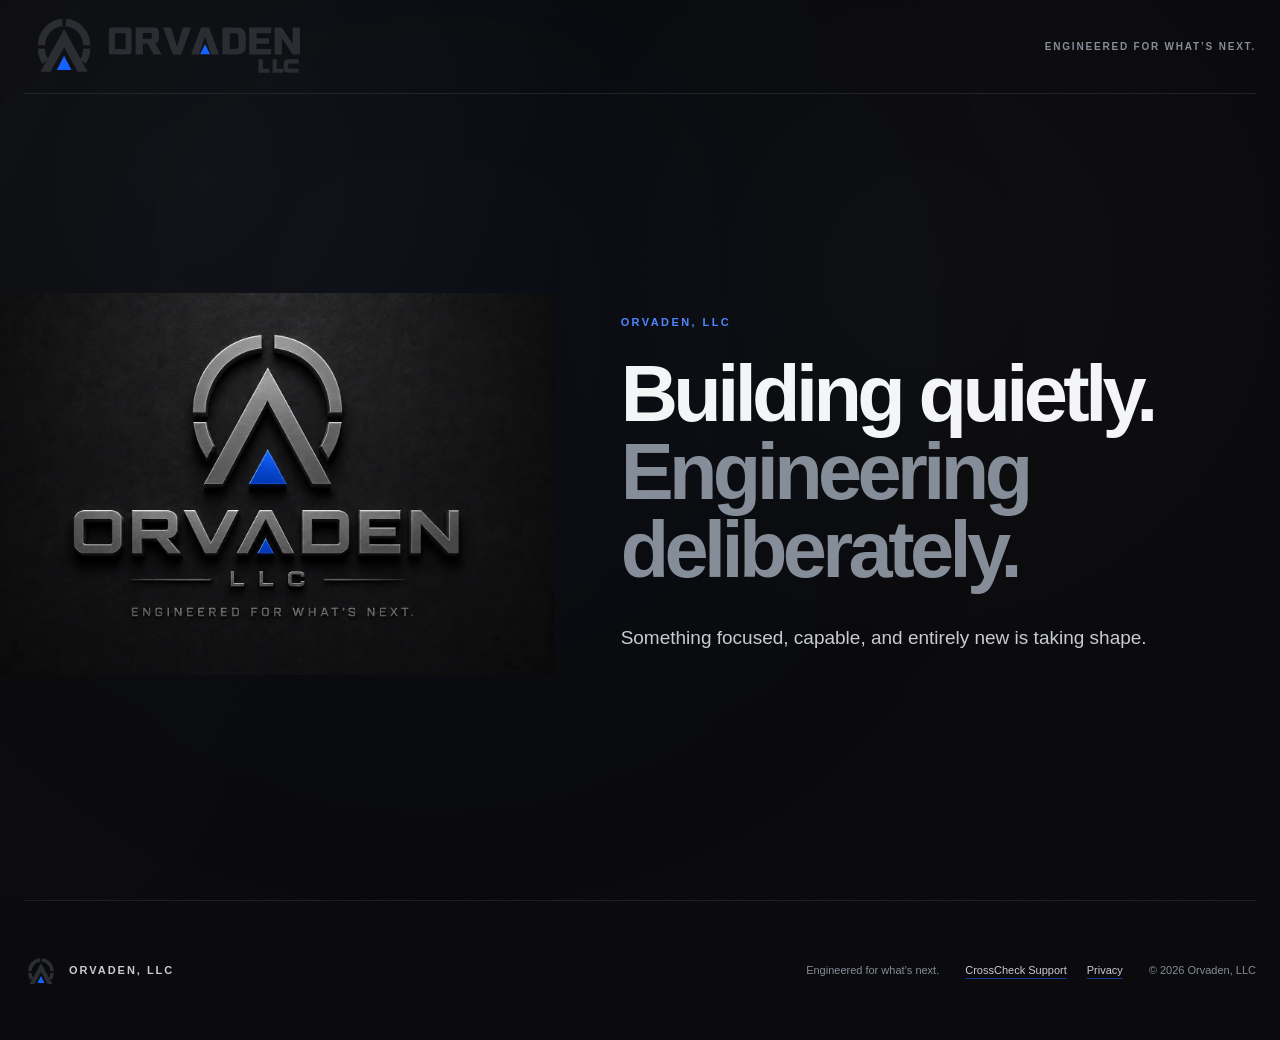
==== index.html @ 1b33bc6c "Apply Orvaden forged brand system" ====
<!DOCTYPE html>
<html lang="en">
  <head>
    <meta charset="UTF-8" />
    <meta name="viewport" content="width=device-width, initial-scale=1.0" />
    <meta
      name="description"
      content="Orvaden, LLC. Building quietly. Engineering deliberately."
    />
    <meta name="theme-color" content="#0b0b0d" />

    <title>Orvaden, LLC</title>

    <link rel="canonical" href="https://orvaden.com/" />
    <link rel="icon" href="assets/orvaden-symbol.svg" type="image/svg+xml" />
    <link rel="apple-touch-icon" href="assets/orvaden-symbol-512.png" />
    <link rel="stylesheet" href="styles.css" />
  </head>

  <body>
    <a class="skip-link" href="#main-content">Skip to content</a>

    <div class="forged-surface" aria-hidden="true"></div>
    <div class="ambient-light" aria-hidden="true"></div>

    <header class="site-header">
      <a class="header-brand" href="/" aria-label="Orvaden, LLC home">
        <img
          src="assets/orvaden-horizontal.svg"
          alt="Orvaden, LLC"
          class="header-logo"
        />
      </a>

      <p class="header-motto">Engineered for what’s next.</p>
    </header>

    <main id="main-content">
      <section class="mystery-hero" aria-labelledby="hero-title">
        <div class="hero-logo-wrap reveal">
          <img
            src="assets/orvaden-3d-primary.webp"
            alt="Orvaden, LLC — Engineered for what’s next."
            class="hero-logo"
            width="1536"
            height="1024"
            fetchpriority="high"
          />
        </div>

        <div class="mystery-copy reveal">
          <p class="eyebrow">Orvaden, LLC</p>

          <h1 id="hero-title">
            Building quietly.
            <span>Engineering deliberately.</span>
          </h1>

          <p>Something focused, capable, and entirely new is taking shape.</p>
        </div>
      </section>
    </main>

    <footer class="site-footer">
      <a class="footer-brand" href="/" aria-label="Orvaden, LLC home">
        <img src="assets/orvaden-symbol.svg" alt="" />
        <span>ORVADEN, LLC</span>
      </a>

      <p class="footer-tagline">Engineered for what’s next.</p>

      <nav class="footer-links" aria-label="Footer">
        <a href="/crosscheck/support/">CrossCheck Support</a>
        <a href="/crosscheck/privacy/">Privacy</a>
      </nav>

      <p class="footer-copyright">
        © <span data-current-year></span> Orvaden, LLC
      </p>
    </footer>

    <script src="script.js"></script>
  </body>
</html>
---- styles.css ----
:root {
  color-scheme: dark;

  --background: #0b0b0d;
  --surface: #111317;
  --surface-raised: #171a1f;
  --gunmetal: #2a2d31;
  --steel: #a4a5a5;
  --border: rgba(164, 165, 165, 0.14);
  --border-strong: rgba(164, 165, 165, 0.24);
  --text: #f4f5f7;
  --text-soft: #c8ccd2;
  --text-muted: #858d99;
  --blue: #1462ff;
  --blue-bright: #4c87ff;
  --max-width: 1260px;
}

* {
  box-sizing: border-box;
}

html {
  scroll-behavior: smooth;
}

body {
  min-width: 320px;
  margin: 0;
  overflow-x: hidden;
  background: var(--background);
  color: var(--text);
  font-family:
    -apple-system,
    BlinkMacSystemFont,
    "SF Pro Display",
    "Segoe UI",
    sans-serif;
  line-height: 1.5;
}

a {
  color: inherit;
  text-decoration: none;
}

.skip-link {
  position: fixed;
  z-index: 20;
  top: 12px;
  left: 12px;
  padding: 10px 14px;
  border-radius: 8px;
  background: var(--text);
  color: var(--background);
  font-weight: 750;
  transform: translateY(-150%);
}

.skip-link:focus {
  transform: translateY(0);
}

.forged-surface {
  position: fixed;
  z-index: -3;
  inset: 0;
  background:
    radial-gradient(circle at 16% 20%, rgba(255, 255, 255, 0.025), transparent 30%),
    radial-gradient(circle at 72% 30%, rgba(255, 255, 255, 0.018), transparent 36%),
    linear-gradient(115deg, rgba(255, 255, 255, 0.012), transparent 42%),
    var(--background);
  pointer-events: none;
}

.forged-surface::after {
  position: absolute;
  inset: 0;
  background-image:
    repeating-linear-gradient(
      112deg,
      transparent 0,
      transparent 5px,
      rgba(255, 255, 255, 0.008) 6px
    );
  content: "";
  opacity: 0.38;
}

.ambient-light {
  position: fixed;
  z-index: -2;
  top: 5%;
  left: 12%;
  width: 560px;
  height: 560px;
  border-radius: 50%;
  background: rgba(20, 98, 255, 0.055);
  filter: blur(170px);
  pointer-events: none;
}

.site-header {
  display: flex;
  width: min(calc(100% - 48px), var(--max-width));
  min-height: 94px;
  align-items: center;
  justify-content: space-between;
  margin: 0 auto;
  border-bottom: 1px solid var(--border);
}

.header-brand {
  display: block;
  width: clamp(220px, 23vw, 330px);
  line-height: 0;
}

.header-logo {
  display: block;
  width: 100%;
  height: auto;
}

.header-motto {
  margin: 0;
  color: var(--text-muted);
  font-size: 10px;
  font-weight: 700;
  letter-spacing: 0.18em;
  text-transform: uppercase;
}

.mystery-hero {
  display: grid;
  width: min(calc(100% - 48px), var(--max-width));
  min-height: calc(100vh - 94px);
  align-items: center;
  margin: 0 auto;
  padding: 44px 0 70px;
  gap: clamp(42px, 6vw, 86px);
  grid-template-columns: minmax(410px, 0.9fr) minmax(0, 1.1fr);
}

.hero-logo-wrap {
  display: grid;
  min-height: 590px;
  align-items: center;
}

.hero-logo {
  display: block;
  width: min(110%, 720px);
  max-width: none;
  height: auto;
  margin-left: -8%;
  mix-blend-mode: screen;
}

.mystery-copy {
  max-width: 720px;
}

.eyebrow {
  margin: 0 0 25px;
  color: var(--blue-bright);
  font-size: 11px;
  font-weight: 800;
  letter-spacing: 0.22em;
  text-transform: uppercase;
}

.mystery-copy h1 {
  margin: 0;
  font-size: clamp(58px, 6.2vw, 90px);
  font-weight: 650;
  letter-spacing: -0.058em;
  line-height: 0.98;
}

.mystery-copy h1 span {
  display: block;
  color: var(--text-muted);
}

.mystery-copy > p:not(.eyebrow) {
  max-width: 590px;
  margin: 32px 0 0;
  color: var(--text-soft);
  font-size: 19px;
  line-height: 1.75;
}

.site-footer {
  display: grid;
  width: min(calc(100% - 48px), var(--max-width));
  min-height: 140px;
  align-items: center;
  margin: 0 auto;
  border-top: 1px solid var(--border);
  color: var(--text-muted);
  font-size: 11px;
  gap: 26px;
  grid-template-columns: 1fr auto auto auto;
}

.footer-brand {
  display: inline-flex;
  align-items: center;
  gap: 11px;
  width: fit-content;
  color: var(--text-soft);
  font-weight: 800;
  letter-spacing: 0.18em;
}

.footer-brand img {
  width: 34px;
  height: 34px;
}

.footer-tagline,
.footer-copyright {
  margin: 0;
}

.footer-links {
  display: flex;
  align-items: center;
  gap: 20px;
}

.footer-links a,
.inline-link,
.contact-link {
  color: var(--text-soft);
  text-decoration: underline;
  text-decoration-color: rgba(20, 98, 255, 0.55);
  text-underline-offset: 4px;
}

.footer-links a:hover,
.footer-links a:focus-visible,
.inline-link:hover,
.inline-link:focus-visible,
.contact-link:hover,
.contact-link:focus-visible {
  color: var(--blue-bright);
}

.reveal {
  opacity: 0;
  transform: translateY(18px);
  transition:
    opacity 850ms ease,
    transform 850ms ease;
}

.reveal.visible {
  opacity: 1;
  transform: translateY(0);
}

/* CrossCheck support and privacy pages */
.legal-main {
  width: min(calc(100% - 48px), 900px);
  margin: 0 auto;
  padding: 88px 0 120px;
}

.legal-hero {
  padding-bottom: 58px;
  border-bottom: 1px solid var(--border);
}

.legal-hero h1 {
  max-width: 780px;
  margin: 0;
  font-size: clamp(48px, 7vw, 78px);
  font-weight: 650;
  letter-spacing: -0.055em;
  line-height: 1;
}

.legal-hero h1 span {
  display: block;
  color: var(--text-muted);
}

.legal-lead {
  max-width: 720px;
  margin: 28px 0 0;
  color: var(--text-soft);
  font-size: 19px;
  line-height: 1.7;
}

.effective-date {
  margin: 22px 0 0;
  color: var(--text-muted);
  font-size: 13px;
}

.legal-content {
  display: grid;
  padding-top: 26px;
}

.legal-section {
  padding: 34px 0;
  border-bottom: 1px solid var(--border);
}

.legal-section:last-child {
  border-bottom: 0;
}

.legal-section h2 {
  margin: 0 0 14px;
  font-size: 24px;
  font-weight: 680;
  letter-spacing: -0.025em;
}

.legal-section h3 {
  margin: 26px 0 10px;
  font-size: 17px;
}

.legal-section p,
.legal-section li {
  color: var(--text-soft);
  font-size: 16px;
  line-height: 1.75;
}

.legal-section p {
  margin: 12px 0 0;
}

.legal-section ul,
.legal-section ol {
  margin: 16px 0 0;
  padding-left: 24px;
}

.legal-section li + li {
  margin-top: 9px;
}

.notice-card,
.support-card {
  margin-top: 20px;
  padding: 22px;
  border: 1px solid var(--border-strong);
  border-radius: 16px;
  background: linear-gradient(145deg, rgba(23, 26, 31, 0.96), rgba(13, 15, 18, 0.96));
}

.notice-card strong,
.support-card strong {
  color: var(--text);
}

.support-grid {
  display: grid;
  margin-top: 24px;
  gap: 14px;
  grid-template-columns: repeat(2, minmax(0, 1fr));
}

.support-card {
  margin-top: 0;
}

.support-card h2 {
  margin: 0 0 10px;
  font-size: 19px;
}

.support-card p {
  margin: 0;
  color: var(--text-muted);
  line-height: 1.65;
}

.support-card a {
  display: inline-block;
  margin-top: 14px;
}

@media (max-width: 1080px) {
  .site-footer {
    padding: 36px 0;
    grid-template-columns: 1fr 1fr;
  }

  .footer-links,
  .footer-copyright {
    justify-self: end;
  }
}

@media (max-width: 960px) {
  .mystery-hero {
    min-height: auto;
    padding-bottom: 110px;
    grid-template-columns: 1fr;
  }

  .hero-logo-wrap {
    width: min(100%, 700px);
    min-height: 480px;
  }

  .hero-logo {
    width: 100%;
    margin-left: 0;
  }

  .mystery-copy {
    max-width: 800px;
  }
}

@media (max-width: 650px) {
  .site-header,
  .mystery-hero,
  .site-footer,
  .legal-main {
    width: calc(100% - 28px);
  }

  .site-header {
    min-height: 76px;
  }

  .header-brand {
    width: 215px;
  }

  .header-motto {
    display: none;
  }

  .mystery-hero {
    padding: 22px 0 82px;
    gap: 8px;
  }

  .hero-logo-wrap {
    min-height: 330px;
  }

  .mystery-copy h1 {
    font-size: clamp(45px, 13vw, 62px);
  }

  .mystery-copy > p:not(.eyebrow),
  .legal-lead {
    font-size: 16px;
  }

  .site-footer {
    padding: 34px 0;
    gap: 18px;
    grid-template-columns: 1fr;
  }

  .footer-links,
  .footer-copyright {
    justify-self: start;
  }

  .footer-links {
    align-items: flex-start;
    flex-direction: column;
    gap: 12px;
  }

  .legal-main {
    padding: 62px 0 86px;
  }

  .legal-hero {
    padding-bottom: 42px;
  }

  .legal-hero h1 {
    font-size: clamp(44px, 13vw, 62px);
  }

  .support-grid {
    grid-template-columns: 1fr;
  }

  .notice-card,
  .support-card {
    padding: 19px;
  }
}

@media (prefers-reduced-motion: reduce) {
  html {
    scroll-behavior: auto;
  }

  *,
  *::before,
  *::after {
    animation-duration: 0.01ms !important;
    transition-duration: 0.01ms !important;
  }

  .reveal {
    opacity: 1;
    transform: none;
  }
}
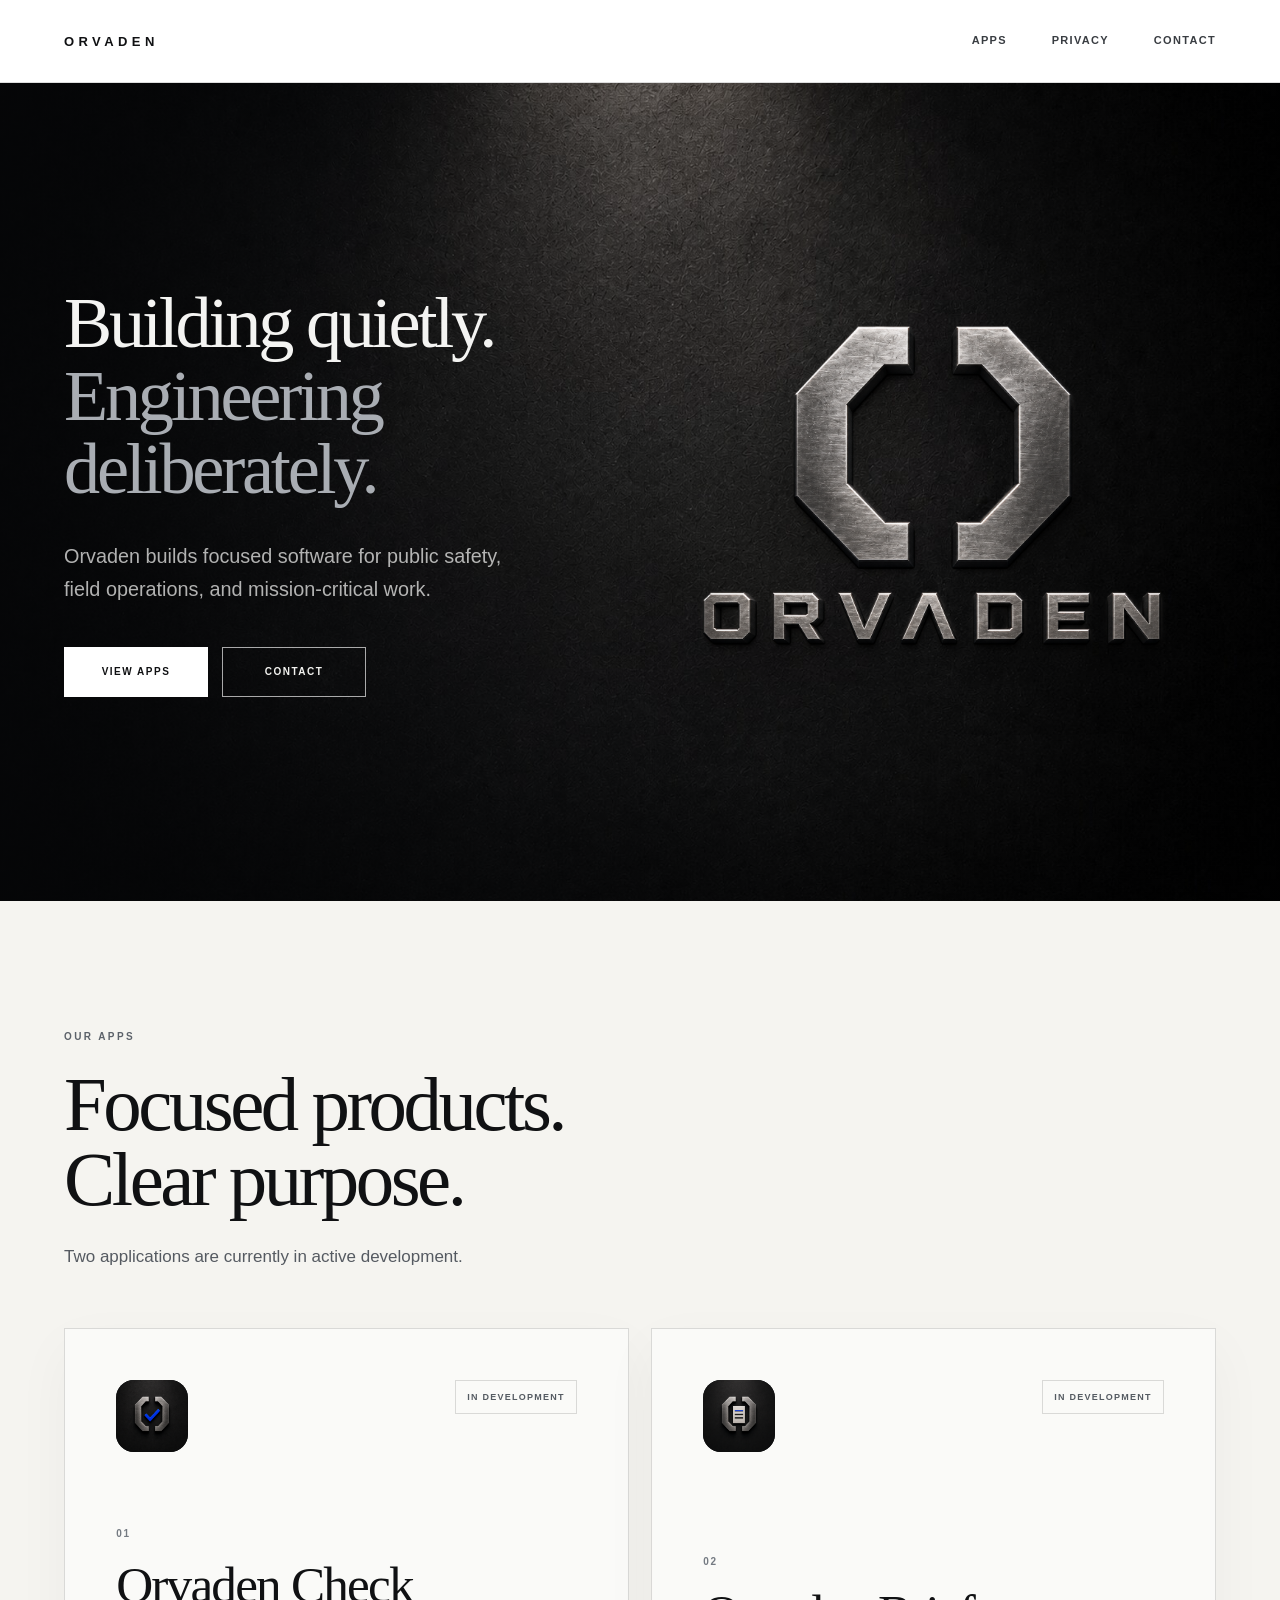
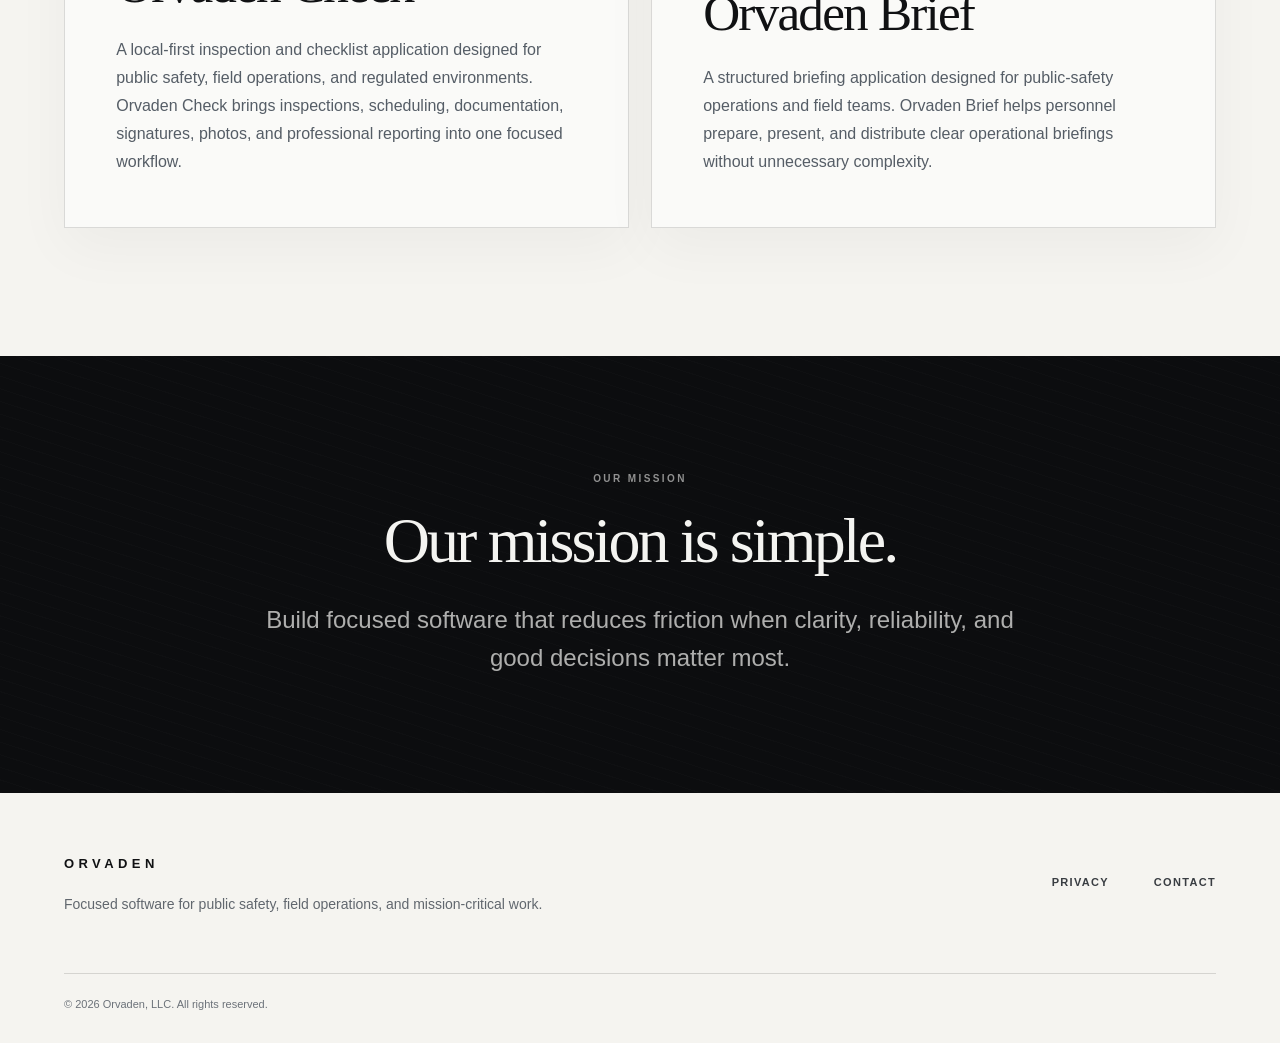
==== commit 74e7e451: "Prepare Orvaden production website" ====
--- a/index.html
+++ b/index.html
@@ -3,82 +3,114 @@
   <head>
     <meta charset="UTF-8" />
     <meta name="viewport" content="width=device-width, initial-scale=1.0" />
-    <meta
-      name="description"
-      content="Orvaden, LLC. Building quietly. Engineering deliberately."
-    />
-    <meta name="theme-color" content="#0b0b0d" />
-
-    <title>Orvaden, LLC</title>
-
+    <meta name="description" content="Orvaden builds focused software for public safety, field operations, and mission-critical work." />
+    <meta name="theme-color" content="#0c0d0f" />
+    <meta name="robots" content="index, follow" />
+    <meta property="og:type" content="website" />
+    <meta property="og:site_name" content="Orvaden" />
+    <meta property="og:title" content="Orvaden | Building Quietly" />
+    <meta property="og:description" content="Focused software for public safety, field operations, and mission-critical work." />
+    <meta property="og:url" content="https://orvaden.com/" />
+    <meta property="og:image" content="https://orvaden.com/assets/orvaden-social-card.png" />
+    <meta property="og:image:width" content="1200" />
+    <meta property="og:image:height" content="630" />
+    <meta property="og:image:alt" content="Dimensional Forge O and Orvaden wordmark" />
+    <meta name="twitter:card" content="summary_large_image" />
+    <meta name="twitter:title" content="Orvaden | Building Quietly" />
+    <meta name="twitter:description" content="Focused software for public safety, field operations, and mission-critical work." />
+    <meta name="twitter:image" content="https://orvaden.com/assets/orvaden-social-card.png" />
+    <title>Orvaden | Focused Software for Critical Work</title>
     <link rel="canonical" href="https://orvaden.com/" />
-    <link rel="icon" href="assets/orvaden-symbol.svg" type="image/svg+xml" />
-    <link rel="apple-touch-icon" href="assets/orvaden-symbol-512.png" />
-    <link rel="stylesheet" href="styles.css" />
+    <link rel="icon" type="image/png" sizes="32x32" href="assets/favicon-32.png" />
+    <link rel="apple-touch-icon" sizes="180x180" href="assets/apple-touch-icon.png" />
+    <link rel="preload" href="assets/orvaden-stone-background-v1.jpg" as="image" />
+    <link rel="preload" href="assets/orvaden-forge-lockup-transparent-v1.png" as="image" />
+    <link rel="stylesheet" href="styles.css?v=15" />
   </head>
 
   <body>
     <a class="skip-link" href="#main-content">Skip to content</a>
-
-    <div class="forged-surface" aria-hidden="true"></div>
-    <div class="ambient-light" aria-hidden="true"></div>
-
     <header class="site-header">
-      <a class="header-brand" href="/" aria-label="Orvaden, LLC home">
-        <img
-          src="assets/orvaden-horizontal.svg"
-          alt="Orvaden, LLC"
-          class="header-logo"
-        />
-      </a>
-
-      <p class="header-motto">Engineered for what’s next.</p>
+      <div class="header-inner">
+        <a class="wordmark" href="/" aria-label="Orvaden home">ORVADEN</a>
+        <nav class="primary-nav" aria-label="Primary navigation">
+          <a href="#apps">Apps</a>
+          <a href="/privacy/">Privacy</a>
+          <a href="/contact/">Contact</a>
+        </nav>
+      </div>
     </header>
 
     <main id="main-content">
-      <section class="mystery-hero" aria-labelledby="hero-title">
-        <div class="hero-logo-wrap reveal">
-          <img
-            src="assets/orvaden-3d-primary.webp"
-            alt="Orvaden, LLC — Engineered for what’s next."
-            class="hero-logo"
-            width="1536"
-            height="1024"
-            fetchpriority="high"
-          />
+      <section class="hero">
+        <div class="hero-inner">
+          <div class="hero-copy reveal">
+            <h1>Building quietly.<br /><em><span class="hero-title-word">Engineering</span> <span class="hero-title-word">deliberately.</span></em></h1>
+            <p class="hero-lead"><span class="hero-lead-line">Orvaden builds focused software for public safety,</span> <span class="hero-lead-line">field operations, and mission-critical work.</span></p>
+            <div class="button-row">
+              <a class="button button-light" href="#apps">View Apps</a>
+              <a class="button button-outline" href="/contact/">Contact</a>
+            </div>
+          </div>
+          <div class="hero-art reveal" aria-hidden="true">
+            <img src="assets/orvaden-forge-lockup-transparent-v1.png" alt="" width="1536" height="1024" />
+          </div>
         </div>
+      </section>
 
-        <div class="mystery-copy reveal">
-          <p class="eyebrow">Orvaden, LLC</p>
+      <section class="apps-section" id="apps">
+        <div class="section-inner">
+          <div class="section-heading reveal">
+            <p class="section-label">Our Apps</p>
+            <h2>Focused products.<br />Clear purpose.</h2>
+            <p>Two applications are currently in active development.</p>
+          </div>
+          <div class="app-grid">
+            <article class="app-card reveal">
+              <div class="app-card-top">
+                <div class="app-icon app-icon-image"><img src="assets/orvaden-check-icon-v3.png" alt="Orvaden Check app icon" width="1024" height="1024" /></div>
+                <span class="status">In Development</span>
+              </div>
+              <div>
+                <p class="app-number">01</p>
+                <h3>Orvaden Check</h3>
+                <p>A local-first inspection and checklist application designed for public safety, field operations, and regulated environments. Orvaden Check brings inspections, scheduling, documentation, signatures, photos, and professional reporting into one focused workflow.</p>
+              </div>
+            </article>
+            <article class="app-card reveal">
+              <div class="app-card-top">
+                <div class="app-icon app-icon-image"><img src="assets/orvaden-brief-icon-v3.png" alt="Orvaden Brief app icon" width="1024" height="1024" /></div>
+                <span class="status">In Development</span>
+              </div>
+              <div>
+                <p class="app-number">02</p>
+                <h3>Orvaden Brief</h3>
+                <p>A structured briefing application designed for public-safety operations and field teams. Orvaden Brief helps personnel prepare, present, and distribute clear operational briefings without unnecessary complexity.</p>
+              </div>
+            </article>
+          </div>
+        </div>
+      </section>
 
-          <h1 id="hero-title">
-            Building quietly.
-            <span>Engineering deliberately.</span>
-          </h1>
-
-          <p>Something focused, capable, and entirely new is taking shape.</p>
+      <section class="mission-strip">
+        <div class="mission-inner reveal">
+          <p class="section-label section-label-dark">Our Mission</p>
+          <h2>Our mission is simple.</h2>
+          <p>Build focused software that reduces friction when clarity, reliability, and good decisions matter most.</p>
         </div>
       </section>
     </main>
 
     <footer class="site-footer">
-      <a class="footer-brand" href="/" aria-label="Orvaden, LLC home">
-        <img src="assets/orvaden-symbol.svg" alt="" />
-        <span>ORVADEN, LLC</span>
-      </a>
-
-      <p class="footer-tagline">Engineered for what’s next.</p>
-
-      <nav class="footer-links" aria-label="Footer">
-        <a href="/crosscheck/support/">CrossCheck Support</a>
-        <a href="/crosscheck/privacy/">Privacy</a>
-      </nav>
-
-      <p class="footer-copyright">
-        © <span data-current-year></span> Orvaden, LLC
-      </p>
+      <div class="footer-inner">
+        <div class="footer-brand">
+          <a class="wordmark" href="/" aria-label="Orvaden home">ORVADEN</a>
+          <p>Focused software for public safety, field operations, and mission-critical work.</p>
+        </div>
+        <nav class="footer-nav" aria-label="Footer navigation"><a href="/privacy/">Privacy</a><a href="/contact/">Contact</a></nav>
+      </div>
+      <div class="legal-line">© 2026 Orvaden, LLC. All rights reserved.</div>
     </footer>
-
     <script src="script.js"></script>
   </body>
 </html>
--- a/styles.css
+++ b/styles.css
@@ -1,519 +1,148 @@
 :root {
-  color-scheme: dark;
-
-  --background: #0b0b0d;
-  --surface: #111317;
-  --surface-raised: #171a1f;
-  --gunmetal: #2a2d31;
-  --steel: #a4a5a5;
-  --border: rgba(164, 165, 165, 0.14);
-  --border-strong: rgba(164, 165, 165, 0.24);
-  --text: #f4f5f7;
-  --text-soft: #c8ccd2;
-  --text-muted: #858d99;
-  --blue: #1462ff;
-  --blue-bright: #4c87ff;
-  --max-width: 1260px;
+  color-scheme: light;
+  --charcoal: #0c0d0f;
+  --paper: #f5f4f0;
+  --white: #ffffff;
+  --ink: #101113;
+  --graphite: #555a61;
+  --line: rgba(16, 17, 19, 0.14);
+  --content-width: 1240px;
+  --page-pad: clamp(22px, 5vw, 72px);
+  --serif: "Iowan Old Style", "Baskerville", "Times New Roman", Georgia, serif;
+  --sans: -apple-system, BlinkMacSystemFont, "SF Pro Text", "Segoe UI", sans-serif;
 }
 
-* {
-  box-sizing: border-box;
+* { box-sizing: border-box; }
+html { scroll-behavior: smooth; }
+body { min-width: 320px; margin: 0; overflow-x: hidden; background: var(--paper); color: var(--ink); font-family: var(--sans); line-height: 1.6; text-rendering: optimizeLegibility; }
+a { color: inherit; text-decoration: none; }
+img { display: block; max-width: 100%; }
+
+.skip-link { position: fixed; z-index: 1000; top: 12px; left: 12px; padding: 10px 14px; border-radius: 4px; background: var(--white); color: var(--ink); font-weight: 750; transform: translateY(-180%); transition: transform 160ms ease; }
+.skip-link:focus { transform: translateY(0); }
+
+.site-header { position: relative; z-index: 50; border-bottom: 1px solid var(--line); background: rgba(255, 255, 255, 0.98); }
+.header-inner, .hero-inner, .section-inner, .mission-inner, .footer-inner, .legal-line, .page-inner { width: min(calc(100% - (2 * var(--page-pad))), var(--content-width)); margin-inline: auto; }
+.header-inner { display: flex; min-height: 82px; align-items: center; justify-content: space-between; gap: 28px; }
+.wordmark { color: var(--ink); font-size: 13px; font-weight: 850; letter-spacing: 0.34em; line-height: 1; }
+.primary-nav, .footer-nav { display: flex; flex-wrap: wrap; gap: clamp(20px, 3.5vw, 48px); align-items: center; }
+.primary-nav a, .footer-nav a { color: #393d42; font-size: 11px; font-weight: 720; letter-spacing: 0.12em; text-transform: uppercase; }
+.wordmark:focus-visible, .primary-nav a:focus-visible, .footer-nav a:focus-visible, .button:focus-visible, .text-link:focus-visible, .contact-link:focus-visible, .inline-link:focus-visible { border-radius: 3px; outline: 3px solid rgba(16, 17, 19, 0.35); outline-offset: 6px; }
+
+.hero { position: relative; overflow: hidden; background-color: var(--charcoal); background-image: linear-gradient(90deg, rgba(7, 8, 10, 0.72) 0%, rgba(7, 8, 10, 0.48) 42%, rgba(7, 8, 10, 0.16) 72%, rgba(7, 8, 10, 0.08) 100%), url("assets/orvaden-stone-background-v1.jpg"); background-position: center; background-repeat: no-repeat; background-size: cover; color: #f4f4f2; }
+.hero-inner { display: grid; min-height: clamp(680px, calc(100svh - 82px), 920px); align-items: center; gap: clamp(36px, 5vw, 82px); grid-template-columns: minmax(0, 0.96fr) minmax(380px, 1.04fr); padding-block: clamp(82px, 9vw, 132px); }
+.hero-copy { position: relative; z-index: 2; max-width: 650px; }
+.hero-art { position: relative; z-index: 1; display: flex; min-width: 0; align-items: center; justify-content: flex-end; }
+.hero-art img { width: min(100%, 650px); height: auto; object-fit: contain; filter: drop-shadow(0 24px 30px rgba(0, 0, 0, 0.34)); }
+.section-label { margin: 0 0 22px; color: #5c626a; font-size: 10px; font-weight: 820; letter-spacing: 0.24em; text-transform: uppercase; }
+.section-label-dark { color: rgba(242, 242, 239, 0.58); }
+.hero h1, .section-heading h2, .mission-inner h2, .page-hero h1 { margin: 0; font-family: var(--serif); font-weight: 400; letter-spacing: -0.045em; }
+.hero h1 { max-width: 720px; font-size: clamp(50px, 5.65vw, 84px); line-height: 1.01; }
+.hero h1 em { color: #a9adb3; font-style: normal; }
+.hero-lead { max-width: min(510px, 46vw); margin: 34px 0 0; color: rgba(244, 244, 242, 0.72); font-size: clamp(17px, 1.55vw, 21px); line-height: 1.65; }
+.hero-lead-line { display: block; }
+.button-row { display: flex; flex-wrap: wrap; gap: 14px; margin-top: 42px; }
+.button { display: inline-flex; min-width: 144px; min-height: 50px; align-items: center; justify-content: center; padding: 13px 24px; border: 1px solid rgba(255, 255, 255, 0.65); font-size: 10px; font-weight: 820; letter-spacing: 0.15em; text-transform: uppercase; transition: background 160ms ease, color 160ms ease, border-color 160ms ease; }
+.button-light { background: var(--white); color: var(--ink); }
+.button-outline { color: #f2f2ef; }
+.button:hover { border-color: var(--white); background: #e8e7e3; color: var(--ink); }
+
+.apps-section { background: var(--paper); }
+.section-inner { padding-block: clamp(92px, 10vw, 150px); }
+.section-heading { display: grid; max-width: 840px; margin-bottom: 58px; }
+.section-heading h2 { color: var(--ink); font-size: clamp(48px, 6vw, 80px); line-height: 0.98; }
+.section-heading > p:last-child { max-width: 560px; margin: 25px 0 0; color: var(--graphite); font-size: 17px; }
+.app-grid { display: grid; gap: 22px; grid-template-columns: repeat(2, minmax(0, 1fr)); }
+.app-card { display: grid; min-height: 500px; align-content: space-between; gap: 54px; padding: clamp(30px, 4vw, 52px); border: 1px solid var(--line); background: rgba(255, 255, 255, 0.58); box-shadow: 0 20px 54px rgba(20, 22, 26, 0.04); }
+.app-card-top { display: flex; align-items: flex-start; justify-content: space-between; gap: 24px; }
+.app-icon { display: grid; width: 72px; height: 72px; flex: 0 0 72px; overflow: hidden; border: 1px solid rgba(16, 17, 19, 0.16); border-radius: 18px; background: #e9e8e4; place-items: center; }
+.app-icon img { width: 64px; height: 64px; object-fit: contain; }
+.app-icon-image { border: 0; background: #111418; }
+.app-icon-image img { width: 72px; height: 72px; }
+.status { padding: 9px 11px; border: 1px solid var(--line); color: #555b62; font-size: 9px; font-weight: 820; letter-spacing: 0.14em; text-transform: uppercase; }
+.app-number { margin: 0 0 16px; color: #747a82; font-size: 10px; font-weight: 800; letter-spacing: 0.18em; }
+.app-card h3 { margin: 0; color: var(--ink); font-family: var(--serif); font-size: clamp(36px, 4vw, 55px); font-weight: 400; letter-spacing: -0.035em; line-height: 1.05; }
+.app-card div > p:last-child { max-width: 600px; margin: 24px 0 0; color: #555d66; font-size: 16px; line-height: 1.75; }
+
+.mission-strip { background: repeating-linear-gradient(18deg, rgba(255, 255, 255, 0.011) 0 1px, transparent 1px 12px), var(--charcoal); color: #f4f4f1; }
+.mission-inner { max-width: 940px; padding-block: clamp(88px, 9vw, 136px); text-align: center; }
+.mission-inner h2 { font-size: clamp(44px, 5vw, 70px); line-height: 1; }
+.mission-inner > p:last-child { max-width: 800px; margin: 28px auto 0; color: rgba(244, 244, 241, 0.7); font-size: clamp(18px, 2vw, 24px); line-height: 1.6; }
+
+.site-footer { background: var(--paper); }
+.footer-inner { display: flex; min-height: 180px; align-items: center; justify-content: space-between; gap: 48px; padding-block: 40px; }
+.footer-brand { max-width: 560px; }
+.footer-brand p { margin: 18px 0 0; color: #61676e; font-size: 14px; }
+.legal-line { padding-block: 22px 30px; border-top: 1px solid var(--line); color: #6c7279; font-size: 11px; }
+
+.info-page, .page-main { background: var(--paper); }
+.page-inner { padding-block: clamp(76px, 9vw, 128px) 120px; }
+.page-hero { max-width: 900px; }
+.page-hero h1 { max-width: 850px; font-size: clamp(52px, 7vw, 90px); line-height: 0.98; }
+.page-lead { max-width: 740px; margin: 32px 0 0; color: #555d65; font-size: clamp(18px, 2vw, 22px); line-height: 1.65; }
+.effective-date { margin: 23px 0 0; color: #6f757c; font-size: 11px; font-weight: 760; letter-spacing: 0.12em; text-transform: uppercase; }
+.contact-grid, .support-grid { display: grid; max-width: 920px; gap: 18px; margin-top: 62px; grid-template-columns: repeat(2, minmax(0, 1fr)); }
+.contact-card, .support-card { padding: 30px; border: 1px solid var(--line); background: rgba(255, 255, 255, 0.58); }
+.contact-card h2, .support-card h2, .legal-section h2 { margin: 0; color: var(--ink); font-family: var(--serif); font-size: clamp(27px, 3vw, 37px); font-weight: 400; letter-spacing: -0.03em; line-height: 1.12; }
+.contact-card p, .support-card p { margin: 14px 0 22px; color: #5b626a; font-size: 15px; }
+.contact-link, .text-link, .inline-link { color: var(--ink); font-weight: 740; text-decoration: underline; text-decoration-color: rgba(16, 17, 19, 0.3); text-underline-offset: 5px; }
+.legal-content { max-width: 800px; margin-top: 76px; }
+.support-grid + .legal-content { margin-top: 76px; }
+.legal-section { padding: 38px 0; border-top: 1px solid var(--line); }
+.legal-section:last-child { border-bottom: 1px solid var(--line); }
+.legal-section p, .legal-section li { color: #515961; font-size: 16px; line-height: 1.75; }
+.legal-section p { margin: 18px 0 0; }
+.legal-section ul, .legal-section ol { display: grid; gap: 10px; margin: 20px 0 0; padding-left: 24px; }
+.legal-section strong { color: #22262b; }
+.notice-card { margin-top: 25px; padding: 24px; border-left: 3px solid #2d3136; background: #eae9e5; }
+.notice-card p { margin-top: 8px; font-size: 15px; }
+
+.reveal { opacity: 1; transform: none; }
+.reveal.reveal-pending { opacity: 0; transform: translateY(18px); transition: opacity 560ms ease, transform 620ms ease; }
+.reveal.reveal-pending.is-visible { opacity: 1; transform: translateY(0); }
+
+@media (max-width: 1100px) {
+  .hero { background-image: linear-gradient(180deg, rgba(7, 8, 10, 0.46) 0%, rgba(7, 8, 10, 0.24) 55%, rgba(7, 8, 10, 0.18) 100%), url("assets/orvaden-stone-background-v1.jpg"); }
+  .hero-inner { min-height: 0; gap: clamp(44px, 7vw, 72px); grid-template-columns: 1fr; padding-block: clamp(70px, 9vw, 104px); }
+  .hero-copy { max-width: 760px; }
+  .hero h1 { max-width: 760px; font-size: clamp(46px, 7.2vw, 68px); line-height: 0.99; }
+  .hero-title-word { display: block; }
+  .hero-lead { max-width: 34rem; font-size: clamp(17px, 2.2vw, 20px); }
+  .hero-lead-line { display: inline; }
+  .hero-art { justify-content: center; }
+  .hero-art img { width: min(88vw, 680px); }
 }
 
-html {
-  scroll-behavior: smooth;
+@media (max-width: 760px) {
+  :root { --page-pad: 22px; }
+  .header-inner { min-height: 74px; }
+  .wordmark { font-size: 11px; letter-spacing: 0.25em; }
+  .primary-nav { gap: 16px; }
+  .primary-nav a { font-size: 9px; letter-spacing: 0.08em; }
+  .hero-inner { gap: 40px; padding-block: 58px; }
+  .hero h1 { font-size: clamp(42px, 11vw, 56px); }
+  .hero-lead { max-width: 31rem; margin-top: 28px; }
+  .hero-art img { width: min(96%, 560px); }
+  .button-row { margin-top: 34px; }
+  .app-grid, .contact-grid, .support-grid { grid-template-columns: 1fr; }
+  .app-card { min-height: 440px; }
+  .footer-inner { min-height: 0; align-items: flex-start; flex-direction: column; }
+  .page-inner { padding-block: 68px 88px; }
+  .page-hero h1 { font-size: clamp(44px, 13vw, 64px); }
 }
 
-body {
-  min-width: 320px;
-  margin: 0;
-  overflow-x: hidden;
-  background: var(--background);
-  color: var(--text);
-  font-family:
-    -apple-system,
-    BlinkMacSystemFont,
-    "SF Pro Display",
-    "Segoe UI",
-    sans-serif;
-  line-height: 1.5;
-}
-
-a {
-  color: inherit;
-  text-decoration: none;
-}
-
-.skip-link {
-  position: fixed;
-  z-index: 20;
-  top: 12px;
-  left: 12px;
-  padding: 10px 14px;
-  border-radius: 8px;
-  background: var(--text);
-  color: var(--background);
-  font-weight: 750;
-  transform: translateY(-150%);
-}
-
-.skip-link:focus {
-  transform: translateY(0);
-}
-
-.forged-surface {
-  position: fixed;
-  z-index: -3;
-  inset: 0;
-  background:
-    radial-gradient(circle at 16% 20%, rgba(255, 255, 255, 0.025), transparent 30%),
-    radial-gradient(circle at 72% 30%, rgba(255, 255, 255, 0.018), transparent 36%),
-    linear-gradient(115deg, rgba(255, 255, 255, 0.012), transparent 42%),
-    var(--background);
-  pointer-events: none;
-}
-
-.forged-surface::after {
-  position: absolute;
-  inset: 0;
-  background-image:
-    repeating-linear-gradient(
-      112deg,
-      transparent 0,
-      transparent 5px,
-      rgba(255, 255, 255, 0.008) 6px
-    );
-  content: "";
-  opacity: 0.38;
-}
-
-.ambient-light {
-  position: fixed;
-  z-index: -2;
-  top: 5%;
-  left: 12%;
-  width: 560px;
-  height: 560px;
-  border-radius: 50%;
-  background: rgba(20, 98, 255, 0.055);
-  filter: blur(170px);
-  pointer-events: none;
-}
-
-.site-header {
-  display: flex;
-  width: min(calc(100% - 48px), var(--max-width));
-  min-height: 94px;
-  align-items: center;
-  justify-content: space-between;
-  margin: 0 auto;
-  border-bottom: 1px solid var(--border);
-}
-
-.header-brand {
-  display: block;
-  width: clamp(220px, 23vw, 330px);
-  line-height: 0;
-}
-
-.header-logo {
-  display: block;
-  width: 100%;
-  height: auto;
-}
-
-.header-motto {
-  margin: 0;
-  color: var(--text-muted);
-  font-size: 10px;
-  font-weight: 700;
-  letter-spacing: 0.18em;
-  text-transform: uppercase;
-}
-
-.mystery-hero {
-  display: grid;
-  width: min(calc(100% - 48px), var(--max-width));
-  min-height: calc(100vh - 94px);
-  align-items: center;
-  margin: 0 auto;
-  padding: 44px 0 70px;
-  gap: clamp(42px, 6vw, 86px);
-  grid-template-columns: minmax(410px, 0.9fr) minmax(0, 1.1fr);
-}
-
-.hero-logo-wrap {
-  display: grid;
-  min-height: 590px;
-  align-items: center;
-}
-
-.hero-logo {
-  display: block;
-  width: min(110%, 720px);
-  max-width: none;
-  height: auto;
-  margin-left: -8%;
-  mix-blend-mode: screen;
-}
-
-.mystery-copy {
-  max-width: 720px;
-}
-
-.eyebrow {
-  margin: 0 0 25px;
-  color: var(--blue-bright);
-  font-size: 11px;
-  font-weight: 800;
-  letter-spacing: 0.22em;
-  text-transform: uppercase;
-}
-
-.mystery-copy h1 {
-  margin: 0;
-  font-size: clamp(58px, 6.2vw, 90px);
-  font-weight: 650;
-  letter-spacing: -0.058em;
-  line-height: 0.98;
-}
-
-.mystery-copy h1 span {
-  display: block;
-  color: var(--text-muted);
-}
-
-.mystery-copy > p:not(.eyebrow) {
-  max-width: 590px;
-  margin: 32px 0 0;
-  color: var(--text-soft);
-  font-size: 19px;
-  line-height: 1.75;
-}
-
-.site-footer {
-  display: grid;
-  width: min(calc(100% - 48px), var(--max-width));
-  min-height: 140px;
-  align-items: center;
-  margin: 0 auto;
-  border-top: 1px solid var(--border);
-  color: var(--text-muted);
-  font-size: 11px;
-  gap: 26px;
-  grid-template-columns: 1fr auto auto auto;
-}
-
-.footer-brand {
-  display: inline-flex;
-  align-items: center;
-  gap: 11px;
-  width: fit-content;
-  color: var(--text-soft);
-  font-weight: 800;
-  letter-spacing: 0.18em;
-}
-
-.footer-brand img {
-  width: 34px;
-  height: 34px;
-}
-
-.footer-tagline,
-.footer-copyright {
-  margin: 0;
-}
-
-.footer-links {
-  display: flex;
-  align-items: center;
-  gap: 20px;
-}
-
-.footer-links a,
-.inline-link,
-.contact-link {
-  color: var(--text-soft);
-  text-decoration: underline;
-  text-decoration-color: rgba(20, 98, 255, 0.55);
-  text-underline-offset: 4px;
-}
-
-.footer-links a:hover,
-.footer-links a:focus-visible,
-.inline-link:hover,
-.inline-link:focus-visible,
-.contact-link:hover,
-.contact-link:focus-visible {
-  color: var(--blue-bright);
-}
-
-.reveal {
-  opacity: 0;
-  transform: translateY(18px);
-  transition:
-    opacity 850ms ease,
-    transform 850ms ease;
-}
-
-.reveal.visible {
-  opacity: 1;
-  transform: translateY(0);
-}
-
-/* CrossCheck support and privacy pages */
-.legal-main {
-  width: min(calc(100% - 48px), 900px);
-  margin: 0 auto;
-  padding: 88px 0 120px;
-}
-
-.legal-hero {
-  padding-bottom: 58px;
-  border-bottom: 1px solid var(--border);
-}
-
-.legal-hero h1 {
-  max-width: 780px;
-  margin: 0;
-  font-size: clamp(48px, 7vw, 78px);
-  font-weight: 650;
-  letter-spacing: -0.055em;
-  line-height: 1;
-}
-
-.legal-hero h1 span {
-  display: block;
-  color: var(--text-muted);
-}
-
-.legal-lead {
-  max-width: 720px;
-  margin: 28px 0 0;
-  color: var(--text-soft);
-  font-size: 19px;
-  line-height: 1.7;
-}
-
-.effective-date {
-  margin: 22px 0 0;
-  color: var(--text-muted);
-  font-size: 13px;
-}
-
-.legal-content {
-  display: grid;
-  padding-top: 26px;
-}
-
-.legal-section {
-  padding: 34px 0;
-  border-bottom: 1px solid var(--border);
-}
-
-.legal-section:last-child {
-  border-bottom: 0;
-}
-
-.legal-section h2 {
-  margin: 0 0 14px;
-  font-size: 24px;
-  font-weight: 680;
-  letter-spacing: -0.025em;
-}
-
-.legal-section h3 {
-  margin: 26px 0 10px;
-  font-size: 17px;
-}
-
-.legal-section p,
-.legal-section li {
-  color: var(--text-soft);
-  font-size: 16px;
-  line-height: 1.75;
-}
-
-.legal-section p {
-  margin: 12px 0 0;
-}
-
-.legal-section ul,
-.legal-section ol {
-  margin: 16px 0 0;
-  padding-left: 24px;
-}
-
-.legal-section li + li {
-  margin-top: 9px;
-}
-
-.notice-card,
-.support-card {
-  margin-top: 20px;
-  padding: 22px;
-  border: 1px solid var(--border-strong);
-  border-radius: 16px;
-  background: linear-gradient(145deg, rgba(23, 26, 31, 0.96), rgba(13, 15, 18, 0.96));
-}
-
-.notice-card strong,
-.support-card strong {
-  color: var(--text);
-}
-
-.support-grid {
-  display: grid;
-  margin-top: 24px;
-  gap: 14px;
-  grid-template-columns: repeat(2, minmax(0, 1fr));
-}
-
-.support-card {
-  margin-top: 0;
-}
-
-.support-card h2 {
-  margin: 0 0 10px;
-  font-size: 19px;
-}
-
-.support-card p {
-  margin: 0;
-  color: var(--text-muted);
-  line-height: 1.65;
-}
-
-.support-card a {
-  display: inline-block;
-  margin-top: 14px;
-}
-
-@media (max-width: 1080px) {
-  .site-footer {
-    padding: 36px 0;
-    grid-template-columns: 1fr 1fr;
-  }
-
-  .footer-links,
-  .footer-copyright {
-    justify-self: end;
-  }
-}
-
-@media (max-width: 960px) {
-  .mystery-hero {
-    min-height: auto;
-    padding-bottom: 110px;
-    grid-template-columns: 1fr;
-  }
-
-  .hero-logo-wrap {
-    width: min(100%, 700px);
-    min-height: 480px;
-  }
-
-  .hero-logo {
-    width: 100%;
-    margin-left: 0;
-  }
-
-  .mystery-copy {
-    max-width: 800px;
-  }
-}
-
-@media (max-width: 650px) {
-  .site-header,
-  .mystery-hero,
-  .site-footer,
-  .legal-main {
-    width: calc(100% - 28px);
-  }
-
-  .site-header {
-    min-height: 76px;
-  }
-
-  .header-brand {
-    width: 215px;
-  }
-
-  .header-motto {
-    display: none;
-  }
-
-  .mystery-hero {
-    padding: 22px 0 82px;
-    gap: 8px;
-  }
-
-  .hero-logo-wrap {
-    min-height: 330px;
-  }
-
-  .mystery-copy h1 {
-    font-size: clamp(45px, 13vw, 62px);
-  }
-
-  .mystery-copy > p:not(.eyebrow),
-  .legal-lead {
-    font-size: 16px;
-  }
-
-  .site-footer {
-    padding: 34px 0;
-    gap: 18px;
-    grid-template-columns: 1fr;
-  }
-
-  .footer-links,
-  .footer-copyright {
-    justify-self: start;
-  }
-
-  .footer-links {
-    align-items: flex-start;
-    flex-direction: column;
-    gap: 12px;
-  }
-
-  .legal-main {
-    padding: 62px 0 86px;
-  }
-
-  .legal-hero {
-    padding-bottom: 42px;
-  }
-
-  .legal-hero h1 {
-    font-size: clamp(44px, 13vw, 62px);
-  }
-
-  .support-grid {
-    grid-template-columns: 1fr;
-  }
-
-  .notice-card,
-  .support-card {
-    padding: 19px;
-  }
+@media (max-width: 440px) {
+  .header-inner { gap: 16px; }
+  .primary-nav { gap: 11px; }
+  .primary-nav a { font-size: 8px; }
+  .button-row { display: grid; grid-template-columns: 1fr 1fr; }
+  .button { min-width: 0; padding-inline: 12px; }
+  .app-card { min-height: 0; }
+  .app-card-top { align-items: flex-start; flex-direction: column; }
+  .footer-nav { gap: 20px; }
 }
 
 @media (prefers-reduced-motion: reduce) {
-  html {
-    scroll-behavior: auto;
-  }
-
-  *,
-  *::before,
-  *::after {
-    animation-duration: 0.01ms !important;
-    transition-duration: 0.01ms !important;
-  }
-
-  .reveal {
-    opacity: 1;
-    transform: none;
-  }
+  html { scroll-behavior: auto; }
+  .reveal.reveal-pending { opacity: 1; transform: none; transition: none; }
 }
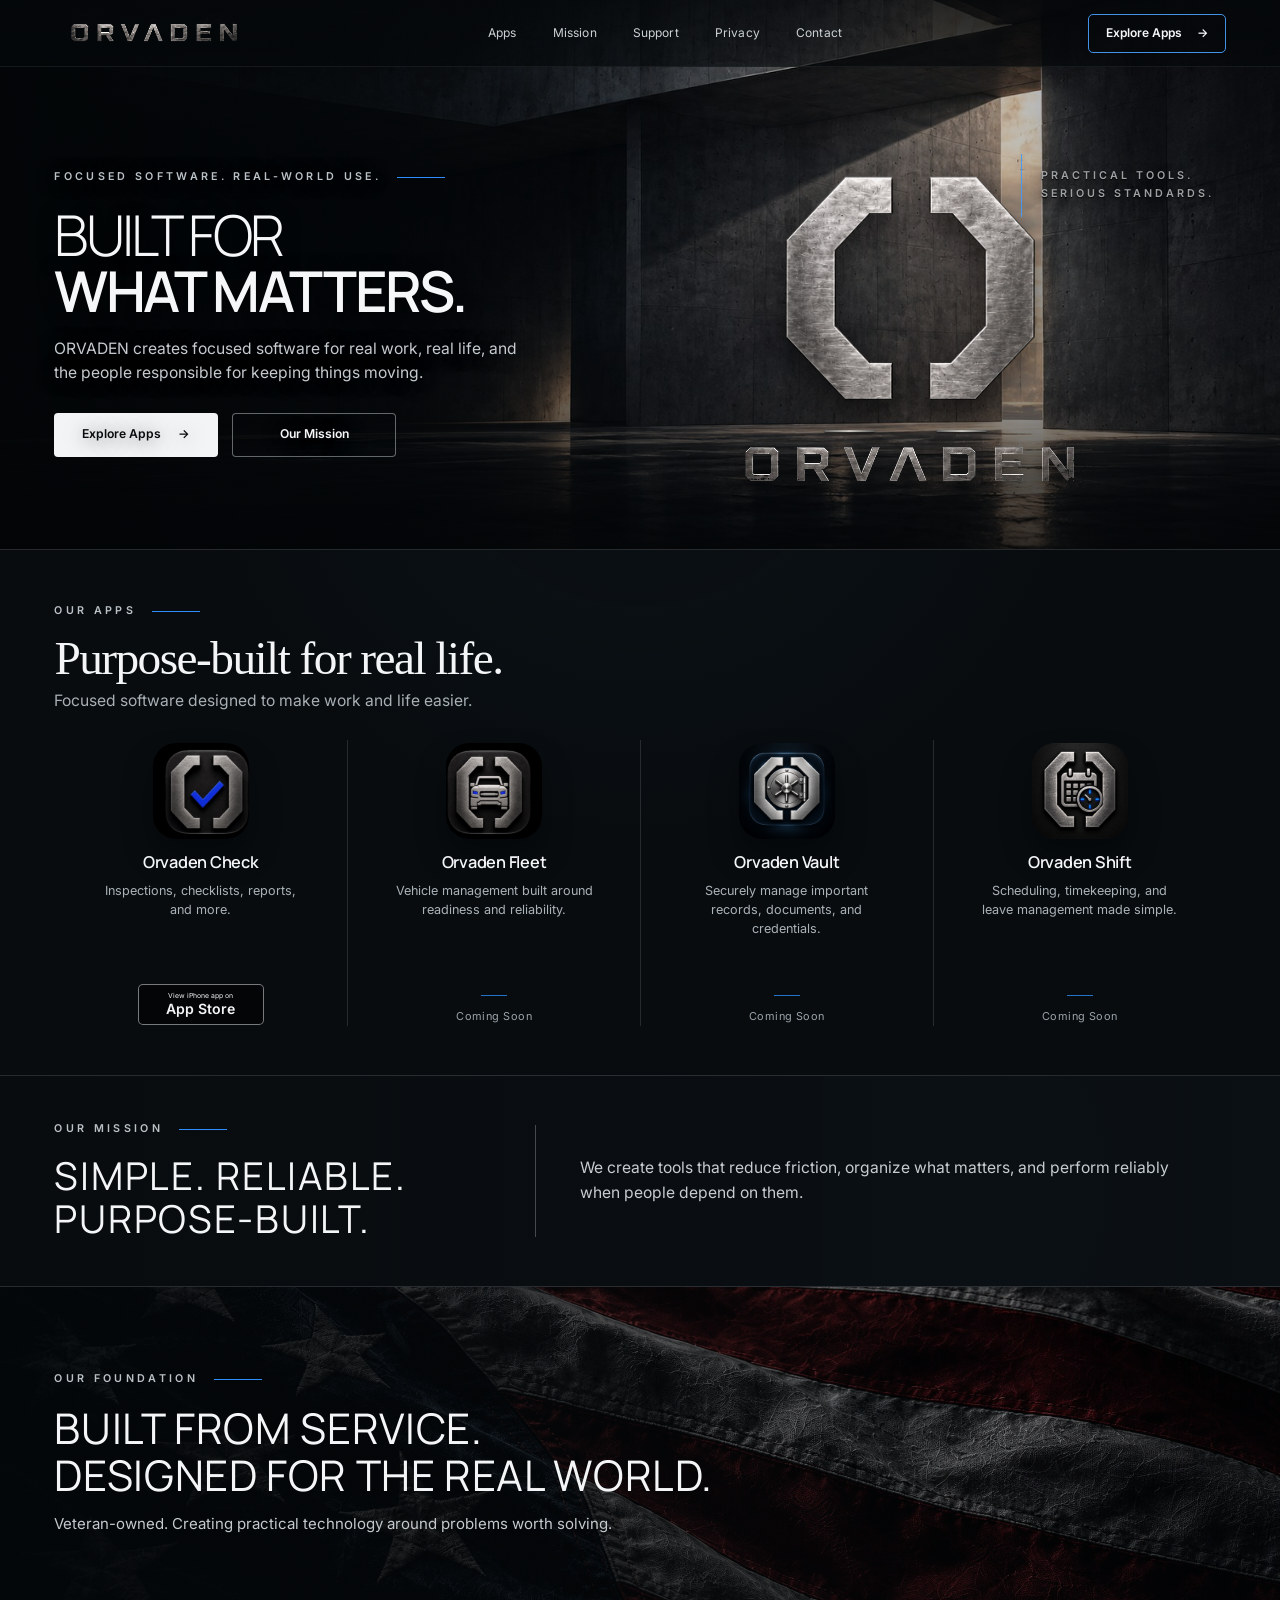
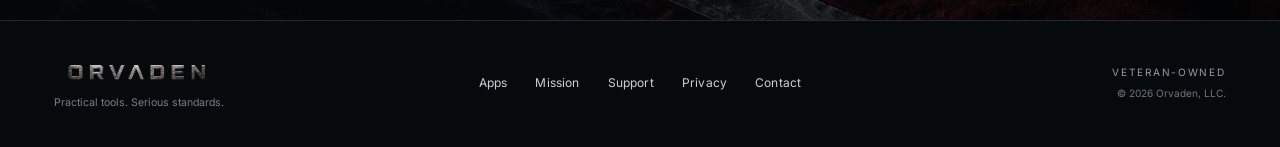
==== commit 0a180d26: "Launch ORVADEN website V6" ====
--- a/index.html
+++ b/index.html
@@ -1,116 +1,156 @@
-<!DOCTYPE html>
+<!doctype html>
 <html lang="en">
-  <head>
-    <meta charset="UTF-8" />
-    <meta name="viewport" content="width=device-width, initial-scale=1.0" />
-    <meta name="description" content="Orvaden builds focused software for public safety, field operations, and mission-critical work." />
-    <meta name="theme-color" content="#0c0d0f" />
-    <meta name="robots" content="index, follow" />
-    <meta property="og:type" content="website" />
-    <meta property="og:site_name" content="Orvaden" />
-    <meta property="og:title" content="Orvaden | Building Quietly" />
-    <meta property="og:description" content="Focused software for public safety, field operations, and mission-critical work." />
-    <meta property="og:url" content="https://orvaden.com/" />
-    <meta property="og:image" content="https://orvaden.com/assets/orvaden-social-card.png" />
-    <meta property="og:image:width" content="1200" />
-    <meta property="og:image:height" content="630" />
-    <meta property="og:image:alt" content="Dimensional Forge O and Orvaden wordmark" />
-    <meta name="twitter:card" content="summary_large_image" />
-    <meta name="twitter:title" content="Orvaden | Building Quietly" />
-    <meta name="twitter:description" content="Focused software for public safety, field operations, and mission-critical work." />
-    <meta name="twitter:image" content="https://orvaden.com/assets/orvaden-social-card.png" />
-    <title>Orvaden | Focused Software for Critical Work</title>
-    <link rel="canonical" href="https://orvaden.com/" />
-    <link rel="icon" type="image/png" sizes="32x32" href="assets/favicon-32.png" />
-    <link rel="apple-touch-icon" sizes="180x180" href="assets/apple-touch-icon.png" />
-    <link rel="preload" href="assets/orvaden-stone-background-v1.jpg" as="image" />
-    <link rel="preload" href="assets/orvaden-forge-lockup-transparent-v1.png" as="image" />
-    <link rel="stylesheet" href="styles.css?v=15" />
-  </head>
+<head>
+  <meta charset="utf-8" />
+  <meta name="viewport" content="width=device-width, initial-scale=1" />
+  <meta name="theme-color" content="#070a0c" />
+  <meta name="description" content="ORVADEN creates focused software for real work, real life, and the people responsible for keeping things moving." />
+  <title>ORVADEN | Practical Tools. Serious Standards.</title>
+  <link rel="icon" type="image/png" href="/assets/forged-o-C-qreNV_.png" />
+  <link rel="preconnect" href="https://fonts.googleapis.com" />
+  <link rel="preconnect" href="https://fonts.gstatic.com" crossorigin />
+  <link href="https://fonts.googleapis.com/css2?family=Inter:wght@400;500;600&family=Manrope:wght@300;400;500;600&display=swap" rel="stylesheet" />
+  <script type="module" crossorigin src="/assets/orvaden-home-v2-PWGoKuea.js"></script>
+  <link rel="stylesheet" crossorigin href="/assets/orvaden-home-v2-BZLkjqiY.css">
+</head>
+<body>
+  <a class="skip-link" href="#main">Skip to content</a>
 
-  <body>
-    <a class="skip-link" href="#main-content">Skip to content</a>
-    <header class="site-header">
-      <div class="header-inner">
-        <a class="wordmark" href="/" aria-label="Orvaden home">ORVADEN</a>
-        <nav class="primary-nav" aria-label="Primary navigation">
-          <a href="#apps">Apps</a>
-          <a href="/privacy/">Privacy</a>
-          <a href="/contact/">Contact</a>
-        </nav>
-      </div>
-    </header>
+  <header class="site-header" data-header>
+    <div class="header-inner frame">
+      <a class="brand" href="./" aria-label="ORVADEN home">
+        <img src="/assets/orvaden-wordmark-Bmb8qKEH.png" alt="ORVADEN" />
+      </a>
 
-    <main id="main-content">
-      <section class="hero">
-        <div class="hero-inner">
-          <div class="hero-copy reveal">
-            <h1>Building quietly.<br /><em><span class="hero-title-word">Engineering</span> <span class="hero-title-word">deliberately.</span></em></h1>
-            <p class="hero-lead"><span class="hero-lead-line">Orvaden builds focused software for public safety,</span> <span class="hero-lead-line">field operations, and mission-critical work.</span></p>
-            <div class="button-row">
-              <a class="button button-light" href="#apps">View Apps</a>
-              <a class="button button-outline" href="/contact/">Contact</a>
-            </div>
-          </div>
-          <div class="hero-art reveal" aria-hidden="true">
-            <img src="assets/orvaden-forge-lockup-transparent-v1.png" alt="" width="1536" height="1024" />
+      <button class="menu-toggle" type="button" aria-label="Open menu" aria-expanded="false" aria-controls="primary-nav" data-menu-toggle>
+        <span></span><span></span>
+      </button>
+
+      <nav id="primary-nav" class="primary-nav" aria-label="Primary navigation" data-nav>
+        <a href="#apps">Apps</a>
+        <a href="#mission">Mission</a>
+        <a href="support/">Support</a>
+        <a href="privacy/">Privacy</a>
+        <a href="contact/">Contact</a>
+      </nav>
+
+      <a class="header-cta" href="#apps">Explore Apps <span aria-hidden="true">→</span></a>
+    </div>
+  </header>
+
+  <main id="main">
+    <section class="hero" aria-labelledby="hero-title">
+      <div class="hero-backdrop" aria-hidden="true"></div>
+      <div class="hero-grid frame">
+        <div class="hero-copy">
+          <p class="eyebrow">Focused software. Real-world use.</p>
+          <h1 id="hero-title"><span>Built for</span><strong>what matters.</strong></h1>
+          <p class="hero-lede">ORVADEN creates focused software for real work, real life, and the people responsible for keeping things moving.</p>
+          <div class="hero-actions">
+            <a class="button button-primary" href="#apps">Explore Apps <span aria-hidden="true">→</span></a>
+            <a class="button button-secondary" href="#mission">Our Mission</a>
           </div>
         </div>
-      </section>
 
-      <section class="apps-section" id="apps">
-        <div class="section-inner">
-          <div class="section-heading reveal">
-            <p class="section-label">Our Apps</p>
-            <h2>Focused products.<br />Clear purpose.</h2>
-            <p>Two applications are currently in active development.</p>
-          </div>
-          <div class="app-grid">
-            <article class="app-card reveal">
-              <div class="app-card-top">
-                <div class="app-icon app-icon-image"><img src="assets/orvaden-check-icon-v3.png" alt="Orvaden Check app icon" width="1024" height="1024" /></div>
-                <span class="status">In Development</span>
-              </div>
-              <div>
-                <p class="app-number">01</p>
-                <h3>Orvaden Check</h3>
-                <p>A local-first inspection and checklist application designed for public safety, field operations, and regulated environments. Orvaden Check brings inspections, scheduling, documentation, signatures, photos, and professional reporting into one focused workflow.</p>
-              </div>
-            </article>
-            <article class="app-card reveal">
-              <div class="app-card-top">
-                <div class="app-icon app-icon-image"><img src="assets/orvaden-brief-icon-v3.png" alt="Orvaden Brief app icon" width="1024" height="1024" /></div>
-                <span class="status">In Development</span>
-              </div>
-              <div>
-                <p class="app-number">02</p>
-                <h3>Orvaden Brief</h3>
-                <p>A structured briefing application designed for public-safety operations and field teams. Orvaden Brief helps personnel prepare, present, and distribute clear operational briefings without unnecessary complexity.</p>
-              </div>
-            </article>
-          </div>
+        <div class="hero-lockup" aria-label="ORVADEN">
+          <img class="hero-forged-o" src="/assets/forged-o-clean-MlWgyz7e.png" alt="" />
+          <span class="hero-divider" aria-hidden="true"><i></i><i></i></span>
+          <img class="hero-wordmark" src="/assets/orvaden-wordmark-clean-7xGtgcS-.png" alt="ORVADEN" />
         </div>
-      </section>
 
-      <section class="mission-strip">
-        <div class="mission-inner reveal">
-          <p class="section-label section-label-dark">Our Mission</p>
-          <h2>Our mission is simple.</h2>
-          <p>Build focused software that reduces friction when clarity, reliability, and good decisions matter most.</p>
+        <p class="concrete-etch" aria-label="Practical tools. Serious standards.">
+          <span>Practical tools.</span>
+          <span>Serious standards.</span>
+        </p>
+      </div>
+    </section>
+
+    <section id="apps" class="apps" aria-labelledby="apps-title">
+      <div class="frame apps-inner">
+        <header class="section-heading">
+          <p class="eyebrow">Our apps</p>
+          <h2 id="apps-title">Purpose-built for real life.</h2>
+          <p>Focused software designed to make work and life easier.</p>
+        </header>
+
+        <div class="product-grid">
+          <article class="product product-check product-live">
+            <div class="product-icon-frame"><img class="product-icon" src="/assets/orvaden-check-DwQ11aaS.png" alt="Orvaden Check app icon" /></div>
+            <h3>Orvaden Check</h3>
+            <p>Inspections, checklists, reports, and more.</p>
+            <a class="store-button" href="https://apps.apple.com/us/search?term=Orvaden%20Check&amp;platform=iphone" target="_blank" rel="noopener noreferrer" aria-label="View Orvaden Check for iPhone on the App Store">
+              <span><small>View iPhone app on</small>App Store</span>
+            </a>
+          </article>
+
+          <article class="product product-fleet">
+            <div class="product-icon-frame"><img class="product-icon" src="/assets/orvaden-fleet-CcMszwgy.png" alt="Orvaden Fleet app icon" /></div>
+            <h3>Orvaden Fleet</h3>
+            <p>Vehicle management built around readiness and reliability.</p>
+            <span class="coming-soon">Coming Soon</span>
+          </article>
+
+          <article class="product product-vault">
+            <div class="product-icon-frame"><img class="product-icon" src="/assets/orvaden-vault-qNu_CGqB.png" alt="Orvaden Vault app icon" /></div>
+            <h3>Orvaden Vault</h3>
+            <p>Securely manage important records, documents, and credentials.</p>
+            <span class="coming-soon">Coming Soon</span>
+          </article>
+
+          <article class="product product-shift">
+            <div class="product-icon-frame"><img class="product-icon" src="/assets/orvaden-shift-C5tL-D6z.png" alt="Orvaden Shift app icon" /></div>
+            <h3>Orvaden Shift</h3>
+            <p>Scheduling, timekeeping, and leave management made simple.</p>
+            <span class="coming-soon">Coming Soon</span>
+          </article>
+
         </div>
-      </section>
-    </main>
+      </div>
+    </section>
 
-    <footer class="site-footer">
-      <div class="footer-inner">
-        <div class="footer-brand">
-          <a class="wordmark" href="/" aria-label="Orvaden home">ORVADEN</a>
-          <p>Focused software for public safety, field operations, and mission-critical work.</p>
+    <section id="mission" class="mission" aria-labelledby="mission-title">
+      <div class="frame mission-layout">
+        <div class="mission-heading">
+          <p class="eyebrow">Our mission</p>
+          <h2 id="mission-title">Simple. Reliable.<br />Purpose-built.</h2>
         </div>
-        <nav class="footer-nav" aria-label="Footer navigation"><a href="/privacy/">Privacy</a><a href="/contact/">Contact</a></nav>
+        <div class="mission-copy">
+          <p>We create tools that reduce friction, organize what matters, and perform reliably when people depend on them.</p>
+        </div>
       </div>
-      <div class="legal-line">© 2026 Orvaden, LLC. All rights reserved.</div>
-    </footer>
-    <script src="script.js"></script>
-  </body>
+    </section>
+
+    <section id="foundation" class="foundation" aria-labelledby="foundation-title">
+      <div class="foundation-backdrop" aria-hidden="true"></div>
+      <div class="frame foundation-inner">
+        <div class="foundation-copy">
+          <p class="eyebrow">Our foundation</p>
+          <h2 id="foundation-title">Built from service.<br />Designed for the real world.</h2>
+          <p>Veteran-owned. Creating practical technology around problems worth solving.</p>
+        </div>
+      </div>
+    </section>
+  </main>
+
+  <footer class="site-footer">
+    <div class="frame footer-inner">
+      <div class="footer-brand">
+        <img src="/assets/orvaden-wordmark-Bmb8qKEH.png" alt="ORVADEN" />
+        <p>Practical tools. Serious standards.</p>
+      </div>
+      <nav class="footer-nav" aria-label="Footer navigation">
+        <a href="#apps">Apps</a>
+        <a href="#mission">Mission</a>
+        <a href="support/">Support</a>
+        <a href="privacy/">Privacy</a>
+        <a href="contact/">Contact</a>
+      </nav>
+      <div class="footer-meta">
+        <span>Veteran-owned</span>
+        <span>© 2026 Orvaden, LLC.</span>
+      </div>
+    </div>
+  </footer>
+
+</body>
 </html>
--- a/assets/orvaden-home-v2-BZLkjqiY.css
+++ b/assets/orvaden-home-v2-BZLkjqiY.css
@@ -0,0 +1 @@
+:root{--ink: #070a0c;--ink-2: #0a0e11;--paper: #f3f5f6;--muted: #a8b0b6;--muted-2: #727b82;--line: rgba(224, 232, 237, .14);--line-soft: rgba(224, 232, 237, .08);--blue: #2d8fff;--frame: 1920px;--shell: 1280px;--gutter: clamp(26px, 4.25vw, 72px);--display: "Manrope", "Helvetica Neue", Arial, sans-serif;--body: "Inter", -apple-system, BlinkMacSystemFont, "Segoe UI", sans-serif;--editorial: "Iowan Old Style", "Baskerville", "Times New Roman", serif}*{box-sizing:border-box}html{scroll-behavior:smooth;background:var(--ink)}body{margin:0;min-width:320px;overflow-x:hidden;background:var(--ink);color:var(--paper);font-family:var(--body);font-size:16px;line-height:1.55;-webkit-font-smoothing:antialiased;text-rendering:optimizeLegibility}body.menu-open{overflow:hidden}img{display:block;max-width:100%}a{color:inherit;text-decoration:none}button,a{-webkit-tap-highlight-color:transparent}.frame{width:100%;max-width:var(--frame);margin-inline:auto;padding-inline:var(--gutter)}.skip-link{position:fixed;left:18px;top:-90px;z-index:100;padding:11px 15px;background:#fff;color:#000;font-weight:600}.skip-link:focus{top:18px}.site-header{position:absolute;inset:0 0 auto;z-index:40;border-bottom:1px solid rgba(230,237,241,.075);background:linear-gradient(180deg,#040709d6,#040709a8);transition:background .2s ease,border-color .2s ease}.site-header.scrolled{position:fixed;background:#05080af5;border-color:#e6edf121;backdrop-filter:blur(14px);-webkit-backdrop-filter:blur(14px)}.header-inner{height:66px;display:grid;grid-template-columns:240px 1fr 190px;align-items:center;gap:28px}.brand{width:196px;height:38px;overflow:hidden;display:flex;align-items:center}.brand img,.footer-brand img{width:100%;height:100%;object-fit:cover;object-position:center;filter:brightness(1.25) contrast(1.08)}.primary-nav{display:flex;justify-content:center;align-items:center;gap:clamp(25px,2.8vw,48px)}.primary-nav a,.footer-nav a{color:#cbd1d5;font-size:.75rem;letter-spacing:.015em;transition:color .18s ease}.primary-nav a:hover,.primary-nav a:focus-visible,.footer-nav a:hover,.footer-nav a:focus-visible{color:#fff}.header-cta{justify-self:end;display:inline-flex;min-height:39px;align-items:center;gap:15px;padding:0 17px;border:1px solid rgba(74,161,255,.9);border-radius:5px;color:#f4f6f7;font-size:.75rem;font-weight:600;transition:background .18s ease,border-color .18s ease}.header-cta:hover,.header-cta:focus-visible{background:#2d8fff17;border-color:#79b9ff}.menu-toggle{display:none}.hero{position:relative;height:clamp(520px,43vw,700px);min-height:520px;overflow:hidden;border-bottom:1px solid var(--line)}.hero-backdrop{position:absolute;inset:0;background:linear-gradient(90deg,#030608eb,#030608b8 31%,#03060824 59%,#03060836 77%,#03060875),linear-gradient(180deg,#03050705 56%,#0305073b 77%,#03050794),url(/assets/hero-concrete-Dlggpe9p.jpg) center center / cover no-repeat;transform:scale(1.008)}.hero-backdrop:after{content:"";position:absolute;inset:0;background:radial-gradient(circle at 68% 38%,transparent 0 18%,rgba(2,4,5,.06) 52%,rgba(2,4,5,.3) 100%),linear-gradient(180deg,transparent 70%,rgba(2,4,5,.38))}.hero-grid{position:relative;z-index:2;height:100%;padding-top:66px;display:grid;grid-template-columns:minmax(390px,.82fr) minmax(460px,1.18fr);align-items:center}.hero-copy{position:relative;z-index:2;max-width:590px;padding-block:42px 32px;color:#f6f7f8;text-shadow:0 2px 18px rgba(0,0,0,.55)}.eyebrow{margin:0 0 22px;display:flex;align-items:center;gap:16px;color:#bbc2c7;font-size:.67rem;font-weight:600;letter-spacing:.31em;text-transform:uppercase}.eyebrow:after{content:"";width:48px;height:1px;background:var(--blue)}.hero h1,.mission h2,.foundation h2{font-family:var(--display);text-transform:uppercase}.hero h1{margin:0 0 19px;font-size:clamp(3.05rem,4.4vw,4.8rem);font-weight:300;letter-spacing:-.047em;line-height:.98}.hero h1 span,.hero h1 strong{display:block}.hero h1 strong{font-weight:600}.hero-lede{max-width:540px;margin:0;color:#c5cacf;font-size:clamp(.98rem,1.18vw,1.12rem);line-height:1.52}.hero-actions{display:flex;flex-wrap:wrap;gap:14px;margin-top:28px}.button{min-width:164px;min-height:44px;padding-inline:20px;display:inline-flex;align-items:center;justify-content:center;gap:17px;border:1px solid transparent;border-radius:4px;font-size:.76rem;font-weight:600;transition:transform .18s ease,background .18s ease,border-color .18s ease}.button:hover,.button:focus-visible{transform:translateY(-1px)}.button-primary{color:#080b0d;background:#f2f4f5}.button-primary:hover,.button-primary:focus-visible{background:#fff}.button-secondary{border-color:#dbe4e970;background:#070b0e2e}.button-secondary:hover,.button-secondary:focus-visible{border-color:#f0f5f7ba;background:#ffffff0d}.hero-lockup{width:min(35vw,550px);justify-self:center;display:grid;justify-items:center;gap:8px;transform:translate(2vw,3%)}.hero-lockup .hero-forged-o{width:76%;opacity:.95;filter:brightness(1.02) contrast(1.13) drop-shadow(0 13px 16px rgba(0,0,0,.62))}.hero-divider{width:36%;height:8px;display:flex;justify-content:space-between;align-items:center}.hero-divider i{display:block;width:31%;height:2px;background:linear-gradient(90deg,#676a6abd,#e0ded7eb,#606262b8);box-shadow:0 1px 2px #000000d1,0 0 5px #ece8dd29}.hero-lockup .hero-wordmark{width:87%;height:auto;opacity:.94;filter:brightness(1.16) contrast(1.1) drop-shadow(0 7px 10px rgba(0,0,0,.72))}.concrete-etch{position:absolute;top:28%;right:var(--gutter);width:clamp(205px,13vw,245px);margin:0;padding:13px 0 13px 19px;border-left:1px solid rgba(61,154,255,.9);color:#dee2e4b3;text-shadow:0 1px 1px rgba(0,0,0,.95),0 3px 12px rgba(0,0,0,.9);font-size:clamp(.67rem,.69vw,.78rem);font-weight:600;letter-spacing:.28em;line-height:1.72;text-transform:uppercase}.concrete-etch span{display:block;white-space:nowrap}.apps{background:radial-gradient(circle at 50% -30%,rgba(42,82,108,.08),transparent 48%),#080c0f;border-bottom:1px solid var(--line)}.apps-inner{padding-block:clamp(42px,4.1vw,60px) clamp(38px,3.8vw,54px)}.section-heading{margin-bottom:27px}.section-heading .eyebrow{margin-bottom:15px}.section-heading h2{margin:0 0 6px;font-family:var(--editorial);font-size:clamp(2.65rem,3.7vw,4.05rem);font-weight:400;letter-spacing:-.033em;line-height:1.02}.section-heading>p:last-child{margin:0;color:var(--muted);font-size:.98rem}.product-grid{display:grid;grid-template-columns:repeat(4,minmax(0,1fr))}.product{min-height:286px;padding:3px clamp(16px,2vw,32px) 1px;display:flex;flex-direction:column;align-items:center;text-align:center}.product+.product{border-left:1px solid var(--line)}.product-icon-frame{width:clamp(96px,7vw,116px);aspect-ratio:1;margin-bottom:11px;overflow:hidden;display:grid;place-items:center;background:#0c1013;border-radius:24%;box-shadow:0 18px 30px #00000059}.product-icon{display:block;width:100%;height:100%;object-fit:cover;object-position:50% 50%}.product h3{margin:0 0 7px;font-family:var(--display);font-size:1.02rem;font-weight:600;letter-spacing:-.015em}.product p{max-width:205px;margin:0;color:#aab2b8;font-size:.79rem;line-height:1.48}.store-button,.coming-soon{margin-top:auto}.store-button{min-width:126px;min-height:41px;padding:5px 10px;display:inline-flex;align-items:center;justify-content:center;gap:0;border:1px solid rgba(235,240,243,.5);border-radius:5px;background:#030506;font-size:.88rem;font-weight:600;line-height:1;transition:border-color .18s ease,background .18s ease}.store-button:hover,.store-button:focus-visible{border-color:#fff;background:#080b0d}.store-button small{display:block;margin-bottom:2px;text-align:center;font-size:.43rem;font-weight:400}.coming-soon{position:relative;padding-top:13px;color:#9ca5ac;font-size:.68rem;letter-spacing:.04em}.coming-soon:before{content:"";position:absolute;top:0;left:50%;width:26px;height:1px;background:#2d8fffc7;transform:translate(-50%)}.mission{background:linear-gradient(90deg,#080c0ffc,#0b1014f5),radial-gradient(circle at 70% 50%,rgba(45,143,255,.08),transparent 38%);border-bottom:1px solid var(--line)}.mission-layout{min-height:210px;padding-block:36px;display:grid;grid-template-columns:minmax(360px,.82fr) minmax(430px,1.18fr);align-items:center}.mission-heading{padding-right:clamp(34px,4vw,68px)}.mission-heading .eyebrow{margin-bottom:16px}.mission h2{margin:0;font-size:clamp(2rem,3vw,3.15rem);font-weight:400;letter-spacing:.045em;line-height:1.12}.mission-copy{min-height:112px;padding-inline:clamp(30px,3.5vw,58px);display:flex;align-items:center;border-left:1px solid rgba(230,237,241,.27);border-right:0}.mission-copy p{max-width:670px;margin:0;color:#c6ccd0;font-size:clamp(.98rem,1.22vw,1.16rem);line-height:1.55}.foundation{position:relative;min-height:clamp(270px,26vw,360px);overflow:hidden;border-bottom:1px solid var(--line)}.foundation-backdrop{position:absolute;inset:0;background:linear-gradient(90deg,#040709f0,#040709b3 42%,#0407091a 79%,#0407091f),linear-gradient(180deg,#04070914,#0407095c),url(/assets/flag-subdued-CVlCrGuY.jpg) center 51% / cover no-repeat;transform:scale(1.006)}.foundation-inner{position:relative;z-index:1;min-height:inherit;display:flex;align-items:center;padding-block:45px}.foundation-copy{max-width:760px}.foundation-copy .eyebrow{margin-bottom:17px}.foundation h2{margin:0 0 12px;font-size:clamp(2rem,3.3vw,3.25rem);font-weight:400;letter-spacing:.015em;line-height:1.12}.foundation-copy>p:last-child{max-width:560px;margin:0;color:#c3c9cd;font-size:.94rem}.site-footer{background:#070a0c}.footer-inner{min-height:126px;display:grid;grid-template-columns:1fr auto 1fr;align-items:center;gap:38px}.footer-brand{overflow:hidden}.footer-brand img{width:162px;height:34px}.footer-brand p{margin:5px 0 0;color:#778087;font-size:.66rem}.footer-nav{display:flex;gap:28px}.footer-meta{justify-self:end;display:flex;flex-direction:column;gap:5px;color:#6f787e;text-align:right;font-size:.63rem}.footer-meta span:first-child{color:#939ca3;letter-spacing:.17em;text-transform:uppercase}.page-main{min-height:72vh;padding-top:66px;background:#090d10}.page-hero{position:relative;min-height:285px;overflow:hidden;display:flex;align-items:center;border-bottom:1px solid var(--line)}.page-hero:before{content:"";position:absolute;inset:0;background:linear-gradient(90deg,#040709f7,#040709c7 55%,#0407094d),url(/assets/hero-concrete-Dlggpe9p.jpg) center 43% / cover no-repeat}.page-hero .frame,.page-hero .shell{position:relative;z-index:1;padding-block:52px}.shell{width:100%;max-width:var(--shell);margin-inline:auto;padding-inline:var(--gutter)}.shell-wide{max-width:var(--frame)}.page-hero h1{margin:0 0 14px;font-family:var(--display);font-size:clamp(2.8rem,5vw,4.5rem);font-weight:400;letter-spacing:-.04em;line-height:1;text-transform:uppercase}.page-hero p:not(.eyebrow){max-width:760px;margin:0;color:#c3c9cd;font-size:1.02rem}.page-content{padding-block:64px 86px}.prose{max-width:900px}.prose .effective{margin:0 0 44px;color:var(--muted-2);font-size:.82rem}.prose section{margin:0 0 34px;padding:0 0 34px;border-bottom:1px solid var(--line-soft)}.prose section:last-child{margin-bottom:0;border-bottom:0}.prose h2{margin:0 0 13px;font-family:var(--display);font-size:1.55rem;font-weight:500;letter-spacing:-.02em}.prose p,.prose li{color:#b6bdc2;font-size:.95rem;line-height:1.72}.prose p{margin:0 0 12px}.prose ul,.prose ol{margin:10px 0 0;padding-left:22px}.prose a{color:#e8edf0;border-bottom:1px solid rgba(45,143,255,.72)}.prose strong{color:#e4e9ec}.contact-grid{max-width:980px;border-top:1px solid var(--line)}.contact-row{padding:30px 0;display:grid;grid-template-columns:230px 1fr auto;gap:36px;align-items:center;border-bottom:1px solid var(--line)}.contact-row h2{margin:0;font-family:var(--display);font-size:1.35rem;font-weight:500}.contact-row p{margin:0;color:var(--muted);font-size:.9rem}.contact-link{padding:10px 14px;border:1px solid rgba(255,255,255,.25);border-radius:4px;font-size:.76rem;white-space:nowrap}.contact-link:hover,.contact-link:focus-visible{border-color:#ffffff85;background:#ffffff0a}.support-grid{max-width:980px;border-top:1px solid var(--line)}.support-product{padding:30px 0;display:grid;grid-template-columns:78px 220px 1fr auto;gap:28px;align-items:center;border-bottom:1px solid var(--line)}.support-product img{width:70px;aspect-ratio:1;border-radius:20%}.support-product h2{margin:0;font-family:var(--display);font-size:1.35rem;font-weight:500}.support-product p{margin:0;color:var(--muted);font-size:.9rem}@media(max-width:1240px){.header-inner{grid-template-columns:205px 1fr 175px}.brand{width:175px}.primary-nav{gap:24px}.hero-grid{grid-template-columns:.88fr 1.12fr}.hero-lockup{transform:translate(2vw,3%)}.concrete-etch{right:var(--gutter);width:156px}}@media(max-width:980px){.site-header{position:fixed;background:#05080af0}.header-inner{height:64px;grid-template-columns:1fr auto}.brand{width:160px;height:34px}.header-cta{display:none}.menu-toggle{width:42px;height:42px;padding:9px;display:inline-flex;flex-direction:column;justify-content:center;gap:7px;border:0;background:transparent}.menu-toggle span{display:block;width:24px;height:1.5px;background:#fff;transition:transform .2s ease}.menu-toggle[aria-expanded=true] span:first-child{transform:translateY(4.2px) rotate(45deg)}.menu-toggle[aria-expanded=true] span:last-child{transform:translateY(-4.2px) rotate(-45deg)}.primary-nav{position:fixed;inset:64px 0 auto;padding:14px var(--gutter) 24px;display:grid;gap:0;background:#05080afb;border-bottom:1px solid var(--line);opacity:0;pointer-events:none;transform:translateY(-115%);transition:opacity .2s ease,transform .2s ease}.primary-nav.open{opacity:1;pointer-events:auto;transform:translateY(0)}.primary-nav a{padding:14px 0;border-bottom:1px solid var(--line-soft);font-size:.92rem}.hero{height:auto;min-height:790px}.hero-grid{min-height:790px;padding-top:64px;grid-template-columns:1fr;align-content:center}.hero-copy{max-width:640px;padding:68px 0 10px}.hero h1{font-size:clamp(3.15rem,9.5vw,4.7rem)}.hero-lockup{width:min(70vw,500px);margin:12px auto 45px;transform:none}.concrete-etch{display:none}.hero-backdrop{background-position:58% center}.hero-backdrop:before{content:"";position:absolute;inset:0;background:linear-gradient(180deg,#03060826,#030608ad)}.product-grid{grid-template-columns:repeat(2,minmax(0,1fr));border-top:1px solid var(--line)}.product{min-height:300px;padding:26px}.product:nth-child(odd){border-left:0}.product:nth-child(n+3){border-top:1px solid var(--line)}.mission-layout{grid-template-columns:1fr;gap:28px;padding-block:44px}.mission-heading{padding-right:0}.mission-copy{min-height:0;padding:28px 0 0;border:0;border-top:1px solid rgba(230,237,241,.22)}.foundation-backdrop{background-position:58% center}.footer-inner{padding-block:38px;grid-template-columns:1fr;gap:22px;text-align:left}.footer-nav{flex-wrap:wrap}.footer-meta{justify-self:start;text-align:left}.contact-row{grid-template-columns:1fr;gap:10px}.support-product{grid-template-columns:70px 1fr auto;gap:12px 20px}.support-product img{grid-row:1 / 3}.support-product p{grid-column:2 / 4}.contact-link{justify-self:start;margin-top:4px}}@media(max-width:600px){:root{--gutter: 20px}.hero,.hero-grid{min-height:750px}.hero-copy{padding-top:86px}.eyebrow{margin-bottom:18px;font-size:.61rem}.hero h1{font-size:clamp(2.85rem,13vw,4rem)}.hero-lede{font-size:.94rem}.hero-actions{display:grid;grid-template-columns:1fr}.button{width:100%}.hero-lockup{width:min(86vw,410px);margin:22px auto 38px}.apps-inner{padding-block:42px 36px}.section-heading{margin-bottom:27px}.section-heading h2{font-size:2.45rem}.section-heading>p:last-child{font-size:.9rem}.product-grid{display:block;border-top:1px solid var(--line)}.product{min-height:0;padding:20px 0;display:grid;grid-template-columns:78px minmax(0,1fr) auto;grid-template-rows:auto auto;gap:3px 15px;text-align:left;border-left:0!important;border-top:1px solid var(--line)!important}.product:first-child{border-top:0!important}.product-icon-frame{grid-row:1 / 3;width:78px;margin:0}.product h3{margin:0;font-size:.98rem}.product p{max-width:none;padding-right:4px;font-size:.72rem}.store-button,.coming-soon{grid-column:3;grid-row:1 / 3;margin:0}.store-button{min-width:92px;min-height:38px;padding-inline:7px;font-size:.72rem}.store-button small{font-size:.39rem}.coming-soon{min-width:76px;padding-top:11px;text-align:center;font-size:.58rem}.mission h2{font-size:2.2rem}.mission-copy p{font-size:.96rem}.foundation{min-height:315px}.foundation-backdrop{background:linear-gradient(90deg,#040709f5,#0407098a),linear-gradient(180deg,#0407091a,#04070980),url(/assets/flag-subdued-CVlCrGuY.jpg) 52% center / cover no-repeat}.foundation h2{font-size:2rem}.foundation-copy>p:last-child{font-size:.88rem}.footer-nav{gap:18px}.support-product{grid-template-columns:62px 1fr}.support-product img{width:60px}.support-product p,.support-product .contact-link{grid-column:2}.page-hero{min-height:250px}.page-hero h1{font-size:2.7rem}.page-content{padding-block:46px 68px}}@media(prefers-reduced-motion:reduce){html{scroll-behavior:auto}*,*:before,*:after{animation-duration:.001ms!important;animation-iteration-count:1!important;transition-duration:.001ms!important}}
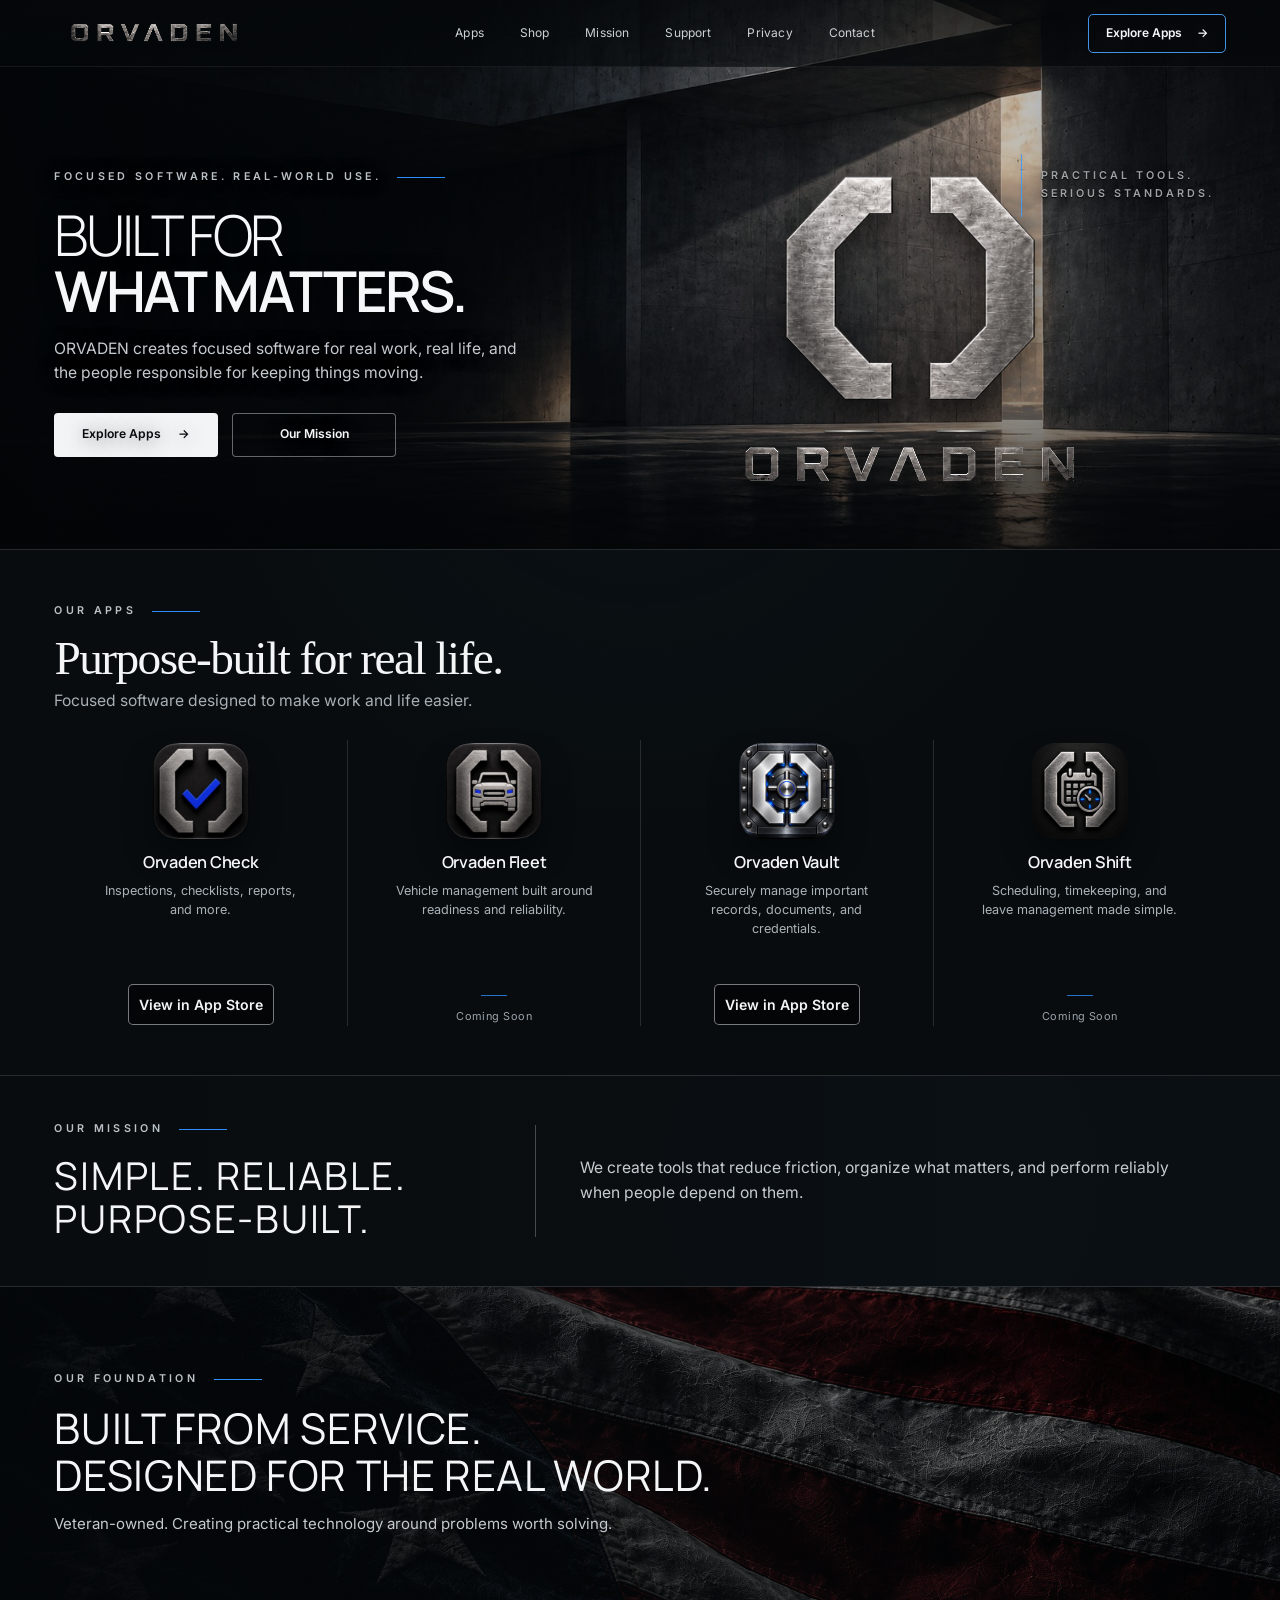
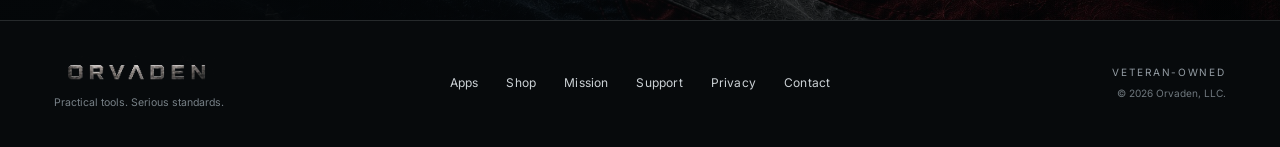
==== commit 5aedb2ae: "Launch Vault updates and ORVADEN Shop" ====
--- a/index.html
+++ b/index.html
@@ -27,7 +27,7 @@
       </button>
 
       <nav id="primary-nav" class="primary-nav" aria-label="Primary navigation" data-nav>
-        <a href="#apps">Apps</a>
+        <a href="#apps">Apps</a><a href="shop/">Shop</a>
         <a href="#mission">Mission</a>
         <a href="support/">Support</a>
         <a href="privacy/">Privacy</a>
@@ -75,26 +75,28 @@
 
         <div class="product-grid">
           <article class="product product-check product-live">
-            <div class="product-icon-frame"><img class="product-icon" src="/assets/orvaden-check-DwQ11aaS.png" alt="Orvaden Check app icon" /></div>
+            <div class="product-icon-frame"><img class="product-icon" src="/assets/orvaden-check-live.png" alt="Orvaden Check app icon" /></div>
             <h3>Orvaden Check</h3>
             <p>Inspections, checklists, reports, and more.</p>
-            <a class="store-button" href="https://apps.apple.com/us/search?term=Orvaden%20Check&amp;platform=iphone" target="_blank" rel="noopener noreferrer" aria-label="View Orvaden Check for iPhone on the App Store">
-              <span><small>View iPhone app on</small>App Store</span>
+            <a class="store-button" href="https://apps.apple.com/us/app/orvaden-check/id6810993144" target="_blank" rel="noopener noreferrer" aria-label="View Orvaden Check for iPhone on the App Store">
+              <span>View in App Store</span>
             </a>
           </article>
 
           <article class="product product-fleet">
-            <div class="product-icon-frame"><img class="product-icon" src="/assets/orvaden-fleet-CcMszwgy.png" alt="Orvaden Fleet app icon" /></div>
+            <div class="product-icon-frame"><img class="product-icon" src="/assets/orvaden-fleet-live.png" alt="Orvaden Fleet app icon" /></div>
             <h3>Orvaden Fleet</h3>
             <p>Vehicle management built around readiness and reliability.</p>
             <span class="coming-soon">Coming Soon</span>
           </article>
 
-          <article class="product product-vault">
-            <div class="product-icon-frame"><img class="product-icon" src="/assets/orvaden-vault-qNu_CGqB.png" alt="Orvaden Vault app icon" /></div>
+          <article class="product product-vault product-live">
+            <div class="product-icon-frame"><img class="product-icon" src="/assets/orvaden-vault-live.png" alt="Orvaden Vault app icon" /></div>
             <h3>Orvaden Vault</h3>
             <p>Securely manage important records, documents, and credentials.</p>
-            <span class="coming-soon">Coming Soon</span>
+            <a class="store-button" href="https://apps.apple.com/us/app/orvaden-vault/id6816004163" target="_blank" rel="noopener noreferrer" aria-label="View Orvaden Vault on the App Store">
+              <span>View in App Store</span>
+            </a>
           </article>
 
           <article class="product product-shift">
@@ -139,7 +141,7 @@
         <p>Practical tools. Serious standards.</p>
       </div>
       <nav class="footer-nav" aria-label="Footer navigation">
-        <a href="#apps">Apps</a>
+        <a href="#apps">Apps</a><a href="shop/">Shop</a>
         <a href="#mission">Mission</a>
         <a href="support/">Support</a>
         <a href="privacy/">Privacy</a>
--- a/assets/orvaden-home-v2-BZLkjqiY.css
+++ b/assets/orvaden-home-v2-BZLkjqiY.css
@@ -1 +1,34 @@
 :root{--ink: #070a0c;--ink-2: #0a0e11;--paper: #f3f5f6;--muted: #a8b0b6;--muted-2: #727b82;--line: rgba(224, 232, 237, .14);--line-soft: rgba(224, 232, 237, .08);--blue: #2d8fff;--frame: 1920px;--shell: 1280px;--gutter: clamp(26px, 4.25vw, 72px);--display: "Manrope", "Helvetica Neue", Arial, sans-serif;--body: "Inter", -apple-system, BlinkMacSystemFont, "Segoe UI", sans-serif;--editorial: "Iowan Old Style", "Baskerville", "Times New Roman", serif}*{box-sizing:border-box}html{scroll-behavior:smooth;background:var(--ink)}body{margin:0;min-width:320px;overflow-x:hidden;background:var(--ink);color:var(--paper);font-family:var(--body);font-size:16px;line-height:1.55;-webkit-font-smoothing:antialiased;text-rendering:optimizeLegibility}body.menu-open{overflow:hidden}img{display:block;max-width:100%}a{color:inherit;text-decoration:none}button,a{-webkit-tap-highlight-color:transparent}.frame{width:100%;max-width:var(--frame);margin-inline:auto;padding-inline:var(--gutter)}.skip-link{position:fixed;left:18px;top:-90px;z-index:100;padding:11px 15px;background:#fff;color:#000;font-weight:600}.skip-link:focus{top:18px}.site-header{position:absolute;inset:0 0 auto;z-index:40;border-bottom:1px solid rgba(230,237,241,.075);background:linear-gradient(180deg,#040709d6,#040709a8);transition:background .2s ease,border-color .2s ease}.site-header.scrolled{position:fixed;background:#05080af5;border-color:#e6edf121;backdrop-filter:blur(14px);-webkit-backdrop-filter:blur(14px)}.header-inner{height:66px;display:grid;grid-template-columns:240px 1fr 190px;align-items:center;gap:28px}.brand{width:196px;height:38px;overflow:hidden;display:flex;align-items:center}.brand img,.footer-brand img{width:100%;height:100%;object-fit:cover;object-position:center;filter:brightness(1.25) contrast(1.08)}.primary-nav{display:flex;justify-content:center;align-items:center;gap:clamp(25px,2.8vw,48px)}.primary-nav a,.footer-nav a{color:#cbd1d5;font-size:.75rem;letter-spacing:.015em;transition:color .18s ease}.primary-nav a:hover,.primary-nav a:focus-visible,.footer-nav a:hover,.footer-nav a:focus-visible{color:#fff}.header-cta{justify-self:end;display:inline-flex;min-height:39px;align-items:center;gap:15px;padding:0 17px;border:1px solid rgba(74,161,255,.9);border-radius:5px;color:#f4f6f7;font-size:.75rem;font-weight:600;transition:background .18s ease,border-color .18s ease}.header-cta:hover,.header-cta:focus-visible{background:#2d8fff17;border-color:#79b9ff}.menu-toggle{display:none}.hero{position:relative;height:clamp(520px,43vw,700px);min-height:520px;overflow:hidden;border-bottom:1px solid var(--line)}.hero-backdrop{position:absolute;inset:0;background:linear-gradient(90deg,#030608eb,#030608b8 31%,#03060824 59%,#03060836 77%,#03060875),linear-gradient(180deg,#03050705 56%,#0305073b 77%,#03050794),url(/assets/hero-concrete-Dlggpe9p.jpg) center center / cover no-repeat;transform:scale(1.008)}.hero-backdrop:after{content:"";position:absolute;inset:0;background:radial-gradient(circle at 68% 38%,transparent 0 18%,rgba(2,4,5,.06) 52%,rgba(2,4,5,.3) 100%),linear-gradient(180deg,transparent 70%,rgba(2,4,5,.38))}.hero-grid{position:relative;z-index:2;height:100%;padding-top:66px;display:grid;grid-template-columns:minmax(390px,.82fr) minmax(460px,1.18fr);align-items:center}.hero-copy{position:relative;z-index:2;max-width:590px;padding-block:42px 32px;color:#f6f7f8;text-shadow:0 2px 18px rgba(0,0,0,.55)}.eyebrow{margin:0 0 22px;display:flex;align-items:center;gap:16px;color:#bbc2c7;font-size:.67rem;font-weight:600;letter-spacing:.31em;text-transform:uppercase}.eyebrow:after{content:"";width:48px;height:1px;background:var(--blue)}.hero h1,.mission h2,.foundation h2{font-family:var(--display);text-transform:uppercase}.hero h1{margin:0 0 19px;font-size:clamp(3.05rem,4.4vw,4.8rem);font-weight:300;letter-spacing:-.047em;line-height:.98}.hero h1 span,.hero h1 strong{display:block}.hero h1 strong{font-weight:600}.hero-lede{max-width:540px;margin:0;color:#c5cacf;font-size:clamp(.98rem,1.18vw,1.12rem);line-height:1.52}.hero-actions{display:flex;flex-wrap:wrap;gap:14px;margin-top:28px}.button{min-width:164px;min-height:44px;padding-inline:20px;display:inline-flex;align-items:center;justify-content:center;gap:17px;border:1px solid transparent;border-radius:4px;font-size:.76rem;font-weight:600;transition:transform .18s ease,background .18s ease,border-color .18s ease}.button:hover,.button:focus-visible{transform:translateY(-1px)}.button-primary{color:#080b0d;background:#f2f4f5}.button-primary:hover,.button-primary:focus-visible{background:#fff}.button-secondary{border-color:#dbe4e970;background:#070b0e2e}.button-secondary:hover,.button-secondary:focus-visible{border-color:#f0f5f7ba;background:#ffffff0d}.hero-lockup{width:min(35vw,550px);justify-self:center;display:grid;justify-items:center;gap:8px;transform:translate(2vw,3%)}.hero-lockup .hero-forged-o{width:76%;opacity:.95;filter:brightness(1.02) contrast(1.13) drop-shadow(0 13px 16px rgba(0,0,0,.62))}.hero-divider{width:36%;height:8px;display:flex;justify-content:space-between;align-items:center}.hero-divider i{display:block;width:31%;height:2px;background:linear-gradient(90deg,#676a6abd,#e0ded7eb,#606262b8);box-shadow:0 1px 2px #000000d1,0 0 5px #ece8dd29}.hero-lockup .hero-wordmark{width:87%;height:auto;opacity:.94;filter:brightness(1.16) contrast(1.1) drop-shadow(0 7px 10px rgba(0,0,0,.72))}.concrete-etch{position:absolute;top:28%;right:var(--gutter);width:clamp(205px,13vw,245px);margin:0;padding:13px 0 13px 19px;border-left:1px solid rgba(61,154,255,.9);color:#dee2e4b3;text-shadow:0 1px 1px rgba(0,0,0,.95),0 3px 12px rgba(0,0,0,.9);font-size:clamp(.67rem,.69vw,.78rem);font-weight:600;letter-spacing:.28em;line-height:1.72;text-transform:uppercase}.concrete-etch span{display:block;white-space:nowrap}.apps{background:radial-gradient(circle at 50% -30%,rgba(42,82,108,.08),transparent 48%),#080c0f;border-bottom:1px solid var(--line)}.apps-inner{padding-block:clamp(42px,4.1vw,60px) clamp(38px,3.8vw,54px)}.section-heading{margin-bottom:27px}.section-heading .eyebrow{margin-bottom:15px}.section-heading h2{margin:0 0 6px;font-family:var(--editorial);font-size:clamp(2.65rem,3.7vw,4.05rem);font-weight:400;letter-spacing:-.033em;line-height:1.02}.section-heading>p:last-child{margin:0;color:var(--muted);font-size:.98rem}.product-grid{display:grid;grid-template-columns:repeat(4,minmax(0,1fr))}.product{min-height:286px;padding:3px clamp(16px,2vw,32px) 1px;display:flex;flex-direction:column;align-items:center;text-align:center}.product+.product{border-left:1px solid var(--line)}.product-icon-frame{width:clamp(96px,7vw,116px);aspect-ratio:1;margin-bottom:11px;overflow:hidden;display:grid;place-items:center;background:#0c1013;border-radius:24%;box-shadow:0 18px 30px #00000059}.product-icon{display:block;width:100%;height:100%;object-fit:cover;object-position:50% 50%}.product h3{margin:0 0 7px;font-family:var(--display);font-size:1.02rem;font-weight:600;letter-spacing:-.015em}.product p{max-width:205px;margin:0;color:#aab2b8;font-size:.79rem;line-height:1.48}.store-button,.coming-soon{margin-top:auto}.store-button{min-width:126px;min-height:41px;padding:5px 10px;display:inline-flex;align-items:center;justify-content:center;gap:0;border:1px solid rgba(235,240,243,.5);border-radius:5px;background:#030506;font-size:.88rem;font-weight:600;line-height:1;transition:border-color .18s ease,background .18s ease}.store-button:hover,.store-button:focus-visible{border-color:#fff;background:#080b0d}.store-button small{display:block;margin-bottom:2px;text-align:center;font-size:.43rem;font-weight:400}.coming-soon{position:relative;padding-top:13px;color:#9ca5ac;font-size:.68rem;letter-spacing:.04em}.coming-soon:before{content:"";position:absolute;top:0;left:50%;width:26px;height:1px;background:#2d8fffc7;transform:translate(-50%)}.mission{background:linear-gradient(90deg,#080c0ffc,#0b1014f5),radial-gradient(circle at 70% 50%,rgba(45,143,255,.08),transparent 38%);border-bottom:1px solid var(--line)}.mission-layout{min-height:210px;padding-block:36px;display:grid;grid-template-columns:minmax(360px,.82fr) minmax(430px,1.18fr);align-items:center}.mission-heading{padding-right:clamp(34px,4vw,68px)}.mission-heading .eyebrow{margin-bottom:16px}.mission h2{margin:0;font-size:clamp(2rem,3vw,3.15rem);font-weight:400;letter-spacing:.045em;line-height:1.12}.mission-copy{min-height:112px;padding-inline:clamp(30px,3.5vw,58px);display:flex;align-items:center;border-left:1px solid rgba(230,237,241,.27);border-right:0}.mission-copy p{max-width:670px;margin:0;color:#c6ccd0;font-size:clamp(.98rem,1.22vw,1.16rem);line-height:1.55}.foundation{position:relative;min-height:clamp(270px,26vw,360px);overflow:hidden;border-bottom:1px solid var(--line)}.foundation-backdrop{position:absolute;inset:0;background:linear-gradient(90deg,#040709f0,#040709b3 42%,#0407091a 79%,#0407091f),linear-gradient(180deg,#04070914,#0407095c),url(/assets/flag-subdued-CVlCrGuY.jpg) center 51% / cover no-repeat;transform:scale(1.006)}.foundation-inner{position:relative;z-index:1;min-height:inherit;display:flex;align-items:center;padding-block:45px}.foundation-copy{max-width:760px}.foundation-copy .eyebrow{margin-bottom:17px}.foundation h2{margin:0 0 12px;font-size:clamp(2rem,3.3vw,3.25rem);font-weight:400;letter-spacing:.015em;line-height:1.12}.foundation-copy>p:last-child{max-width:560px;margin:0;color:#c3c9cd;font-size:.94rem}.site-footer{background:#070a0c}.footer-inner{min-height:126px;display:grid;grid-template-columns:1fr auto 1fr;align-items:center;gap:38px}.footer-brand{overflow:hidden}.footer-brand img{width:162px;height:34px}.footer-brand p{margin:5px 0 0;color:#778087;font-size:.66rem}.footer-nav{display:flex;gap:28px}.footer-meta{justify-self:end;display:flex;flex-direction:column;gap:5px;color:#6f787e;text-align:right;font-size:.63rem}.footer-meta span:first-child{color:#939ca3;letter-spacing:.17em;text-transform:uppercase}.page-main{min-height:72vh;padding-top:66px;background:#090d10}.page-hero{position:relative;min-height:285px;overflow:hidden;display:flex;align-items:center;border-bottom:1px solid var(--line)}.page-hero:before{content:"";position:absolute;inset:0;background:linear-gradient(90deg,#040709f7,#040709c7 55%,#0407094d),url(/assets/hero-concrete-Dlggpe9p.jpg) center 43% / cover no-repeat}.page-hero .frame,.page-hero .shell{position:relative;z-index:1;padding-block:52px}.shell{width:100%;max-width:var(--shell);margin-inline:auto;padding-inline:var(--gutter)}.shell-wide{max-width:var(--frame)}.page-hero h1{margin:0 0 14px;font-family:var(--display);font-size:clamp(2.8rem,5vw,4.5rem);font-weight:400;letter-spacing:-.04em;line-height:1;text-transform:uppercase}.page-hero p:not(.eyebrow){max-width:760px;margin:0;color:#c3c9cd;font-size:1.02rem}.page-content{padding-block:64px 86px}.prose{max-width:900px}.prose .effective{margin:0 0 44px;color:var(--muted-2);font-size:.82rem}.prose section{margin:0 0 34px;padding:0 0 34px;border-bottom:1px solid var(--line-soft)}.prose section:last-child{margin-bottom:0;border-bottom:0}.prose h2{margin:0 0 13px;font-family:var(--display);font-size:1.55rem;font-weight:500;letter-spacing:-.02em}.prose p,.prose li{color:#b6bdc2;font-size:.95rem;line-height:1.72}.prose p{margin:0 0 12px}.prose ul,.prose ol{margin:10px 0 0;padding-left:22px}.prose a{color:#e8edf0;border-bottom:1px solid rgba(45,143,255,.72)}.prose strong{color:#e4e9ec}.contact-grid{max-width:980px;border-top:1px solid var(--line)}.contact-row{padding:30px 0;display:grid;grid-template-columns:230px 1fr auto;gap:36px;align-items:center;border-bottom:1px solid var(--line)}.contact-row h2{margin:0;font-family:var(--display);font-size:1.35rem;font-weight:500}.contact-row p{margin:0;color:var(--muted);font-size:.9rem}.contact-link{padding:10px 14px;border:1px solid rgba(255,255,255,.25);border-radius:4px;font-size:.76rem;white-space:nowrap}.contact-link:hover,.contact-link:focus-visible{border-color:#ffffff85;background:#ffffff0a}.support-grid{max-width:980px;border-top:1px solid var(--line)}.support-product{padding:30px 0;display:grid;grid-template-columns:78px 220px 1fr auto;gap:28px;align-items:center;border-bottom:1px solid var(--line)}.support-product img{width:70px;aspect-ratio:1;border-radius:20%}.support-product h2{margin:0;font-family:var(--display);font-size:1.35rem;font-weight:500}.support-product p{margin:0;color:var(--muted);font-size:.9rem}@media(max-width:1240px){.header-inner{grid-template-columns:205px 1fr 175px}.brand{width:175px}.primary-nav{gap:24px}.hero-grid{grid-template-columns:.88fr 1.12fr}.hero-lockup{transform:translate(2vw,3%)}.concrete-etch{right:var(--gutter);width:156px}}@media(max-width:980px){.site-header{position:fixed;background:#05080af0}.header-inner{height:64px;grid-template-columns:1fr auto}.brand{width:160px;height:34px}.header-cta{display:none}.menu-toggle{width:42px;height:42px;padding:9px;display:inline-flex;flex-direction:column;justify-content:center;gap:7px;border:0;background:transparent}.menu-toggle span{display:block;width:24px;height:1.5px;background:#fff;transition:transform .2s ease}.menu-toggle[aria-expanded=true] span:first-child{transform:translateY(4.2px) rotate(45deg)}.menu-toggle[aria-expanded=true] span:last-child{transform:translateY(-4.2px) rotate(-45deg)}.primary-nav{position:fixed;inset:64px 0 auto;padding:14px var(--gutter) 24px;display:grid;gap:0;background:#05080afb;border-bottom:1px solid var(--line);opacity:0;pointer-events:none;transform:translateY(-115%);transition:opacity .2s ease,transform .2s ease}.primary-nav.open{opacity:1;pointer-events:auto;transform:translateY(0)}.primary-nav a{padding:14px 0;border-bottom:1px solid var(--line-soft);font-size:.92rem}.hero{height:auto;min-height:790px}.hero-grid{min-height:790px;padding-top:64px;grid-template-columns:1fr;align-content:center}.hero-copy{max-width:640px;padding:68px 0 10px}.hero h1{font-size:clamp(3.15rem,9.5vw,4.7rem)}.hero-lockup{width:min(70vw,500px);margin:12px auto 45px;transform:none}.concrete-etch{display:none}.hero-backdrop{background-position:58% center}.hero-backdrop:before{content:"";position:absolute;inset:0;background:linear-gradient(180deg,#03060826,#030608ad)}.product-grid{grid-template-columns:repeat(2,minmax(0,1fr));border-top:1px solid var(--line)}.product{min-height:300px;padding:26px}.product:nth-child(odd){border-left:0}.product:nth-child(n+3){border-top:1px solid var(--line)}.mission-layout{grid-template-columns:1fr;gap:28px;padding-block:44px}.mission-heading{padding-right:0}.mission-copy{min-height:0;padding:28px 0 0;border:0;border-top:1px solid rgba(230,237,241,.22)}.foundation-backdrop{background-position:58% center}.footer-inner{padding-block:38px;grid-template-columns:1fr;gap:22px;text-align:left}.footer-nav{flex-wrap:wrap}.footer-meta{justify-self:start;text-align:left}.contact-row{grid-template-columns:1fr;gap:10px}.support-product{grid-template-columns:70px 1fr auto;gap:12px 20px}.support-product img{grid-row:1 / 3}.support-product p{grid-column:2 / 4}.contact-link{justify-self:start;margin-top:4px}}@media(max-width:600px){:root{--gutter: 20px}.hero,.hero-grid{min-height:750px}.hero-copy{padding-top:86px}.eyebrow{margin-bottom:18px;font-size:.61rem}.hero h1{font-size:clamp(2.85rem,13vw,4rem)}.hero-lede{font-size:.94rem}.hero-actions{display:grid;grid-template-columns:1fr}.button{width:100%}.hero-lockup{width:min(86vw,410px);margin:22px auto 38px}.apps-inner{padding-block:42px 36px}.section-heading{margin-bottom:27px}.section-heading h2{font-size:2.45rem}.section-heading>p:last-child{font-size:.9rem}.product-grid{display:block;border-top:1px solid var(--line)}.product{min-height:0;padding:20px 0;display:grid;grid-template-columns:78px minmax(0,1fr) auto;grid-template-rows:auto auto;gap:3px 15px;text-align:left;border-left:0!important;border-top:1px solid var(--line)!important}.product:first-child{border-top:0!important}.product-icon-frame{grid-row:1 / 3;width:78px;margin:0}.product h3{margin:0;font-size:.98rem}.product p{max-width:none;padding-right:4px;font-size:.72rem}.store-button,.coming-soon{grid-column:3;grid-row:1 / 3;margin:0}.store-button{min-width:92px;min-height:38px;padding-inline:7px;font-size:.72rem}.store-button small{font-size:.39rem}.coming-soon{min-width:76px;padding-top:11px;text-align:center;font-size:.58rem}.mission h2{font-size:2.2rem}.mission-copy p{font-size:.96rem}.foundation{min-height:315px}.foundation-backdrop{background:linear-gradient(90deg,#040709f5,#0407098a),linear-gradient(180deg,#0407091a,#04070980),url(/assets/flag-subdued-CVlCrGuY.jpg) 52% center / cover no-repeat}.foundation h2{font-size:2rem}.foundation-copy>p:last-child{font-size:.88rem}.footer-nav{gap:18px}.support-product{grid-template-columns:62px 1fr}.support-product img{width:60px}.support-product p,.support-product .contact-link{grid-column:2}.page-hero{min-height:250px}.page-hero h1{font-size:2.7rem}.page-content{padding-block:46px 68px}}@media(prefers-reduced-motion:reduce){html{scroll-behavior:auto}*,*:before,*:after{animation-duration:.001ms!important;animation-iteration-count:1!important;transition-duration:.001ms!important}}
+
+/* ORVADEN V6.2 — Shop page */
+.primary-nav a[aria-current="page"]{color:#fff}
+.shop-page{background:#070a0c}
+.shop-hero{position:relative;min-height:clamp(560px,62vh,760px);overflow:hidden;display:flex;align-items:center;border-bottom:1px solid var(--line)}
+.shop-backdrop{position:absolute;inset:0;background:
+linear-gradient(90deg,#030608f2 0%,#030608d8 39%,#0306086f 68%,#0306089c 100%),
+linear-gradient(180deg,#03050716 45%,#030507b5 100%),
+url(/assets/hero-concrete-Dlggpe9p.jpg) 64% center / cover no-repeat;
+transform:scale(1.01)}
+.shop-hero-inner{position:relative;z-index:1;padding-top:66px}
+.shop-hero .eyebrow{margin-bottom:20px}
+.shop-hero h1{max-width:850px;margin:0;font-family:var(--display);font-size:clamp(3.2rem,6vw,6.5rem);font-weight:300;letter-spacing:-.055em;line-height:.94;text-transform:uppercase}
+.shop-lede{max-width:650px;margin:26px 0 0;color:#c3c9cd;font-size:clamp(1rem,1.25vw,1.15rem);line-height:1.65}
+.shop-rule{width:68px;height:1px;margin-top:30px;background:var(--blue)}
+.shop-note{margin:14px 0 0;color:#899299;font-size:.76rem;letter-spacing:.04em}
+.shop-standard{background:linear-gradient(90deg,#080c0f,#0b1014);border-bottom:1px solid var(--line)}
+.shop-standard-inner{min-height:270px;padding-block:48px;display:grid;grid-template-columns:minmax(380px,.9fr) minmax(440px,1.1fr);gap:clamp(46px,7vw,110px);align-items:center}
+.shop-standard .eyebrow{margin-bottom:16px}
+.shop-standard h2{margin:0;font-family:var(--display);font-size:clamp(2rem,3.25vw,3.4rem);font-weight:400;letter-spacing:.02em;line-height:1.1;text-transform:uppercase}
+.shop-standard-inner>p{max-width:690px;margin:0;color:#b8c0c5;font-size:1rem;line-height:1.72}
+
+@media(max-width:980px){
+  .shop-hero{min-height:650px}
+  .shop-hero-inner{padding-top:64px}
+  .shop-standard-inner{grid-template-columns:1fr;gap:26px;padding-block:44px}
+}
+@media(max-width:600px){
+  .shop-hero{min-height:610px}
+  .shop-hero h1{font-size:clamp(2.7rem,13vw,4rem)}
+  .shop-lede{font-size:.94rem}
+  .shop-standard-inner{min-height:0}
+}
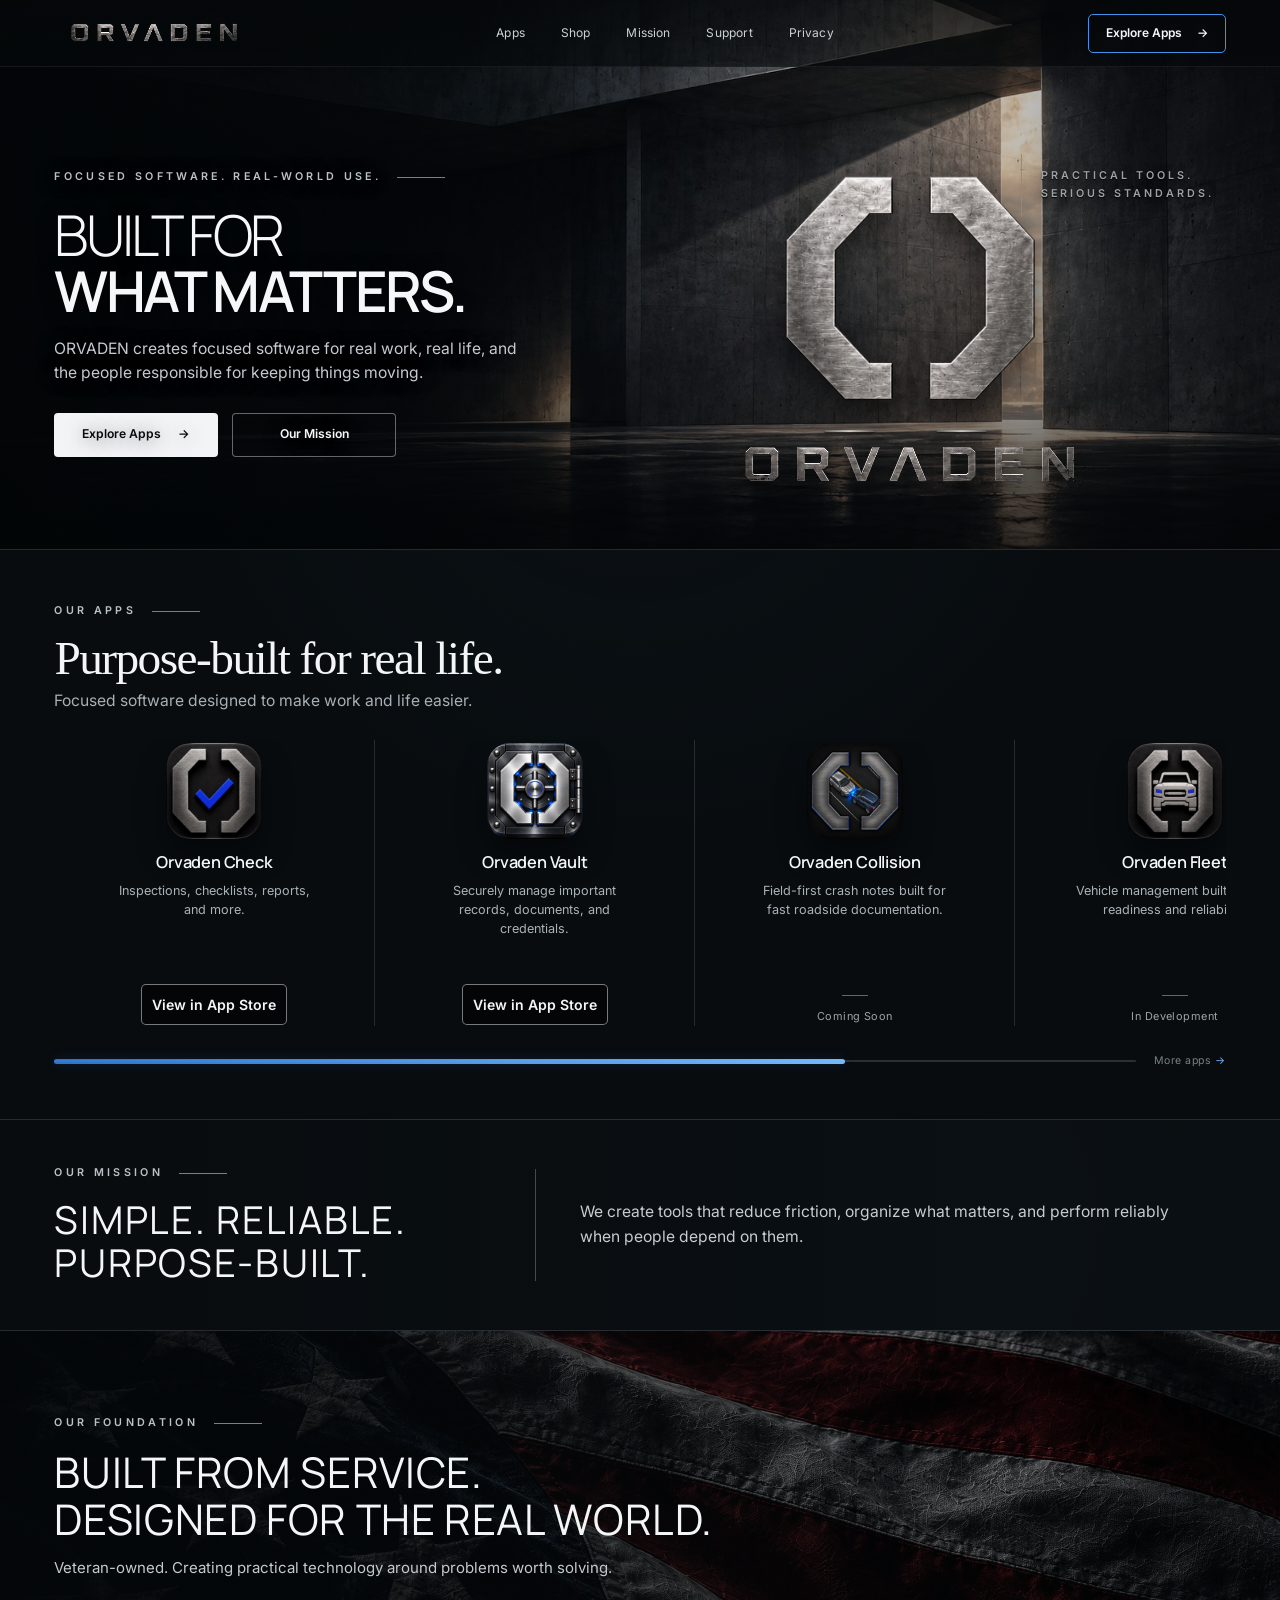
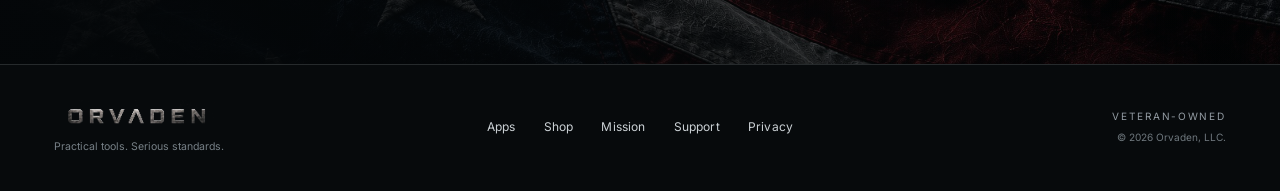
==== commit d812885b: "Add Collision compliance and update app showcase" ====
--- a/index.html
+++ b/index.html
@@ -31,7 +31,7 @@
         <a href="#mission">Mission</a>
         <a href="support/">Support</a>
         <a href="privacy/">Privacy</a>
-        <a href="contact/">Contact</a>
+        
       </nav>
 
       <a class="header-cta" href="#apps">Explore Apps <span aria-hidden="true">→</span></a>
@@ -73,7 +73,7 @@
           <p>Focused software designed to make work and life easier.</p>
         </header>
 
-        <div class="product-grid">
+        <div id="orvaden-app-rail" class="product-grid product-rail">
           <article class="product product-check product-live">
             <div class="product-icon-frame"><img class="product-icon" src="/assets/orvaden-check-live.png" alt="Orvaden Check app icon" /></div>
             <h3>Orvaden Check</h3>
@@ -83,13 +83,6 @@
             </a>
           </article>
 
-          <article class="product product-fleet">
-            <div class="product-icon-frame"><img class="product-icon" src="/assets/orvaden-fleet-live.png" alt="Orvaden Fleet app icon" /></div>
-            <h3>Orvaden Fleet</h3>
-            <p>Vehicle management built around readiness and reliability.</p>
-            <span class="coming-soon">Coming Soon</span>
-          </article>
-
           <article class="product product-vault product-live">
             <div class="product-icon-frame"><img class="product-icon" src="/assets/orvaden-vault-live.png" alt="Orvaden Vault app icon" /></div>
             <h3>Orvaden Vault</h3>
@@ -99,13 +92,35 @@
             </a>
           </article>
 
+          <article class="product product-collision">
+            <div class="product-icon-frame"><img class="product-icon" src="/assets/orvaden-collision-live.png" alt="Orvaden Collision app icon" /></div>
+            <h3>Orvaden Collision</h3>
+            <p>Field-first crash notes built for fast roadside documentation.</p>
+            <span class="coming-soon">Coming Soon</span>
+          </article>
+
+          <article class="product product-fleet">
+            <div class="product-icon-frame"><img class="product-icon" src="/assets/orvaden-fleet-live.png" alt="Orvaden Fleet app icon" /></div>
+            <h3>Orvaden Fleet</h3>
+            <p>Vehicle management built around readiness and reliability.</p>
+            <span class="coming-soon">In Development</span>
+          </article>
+
           <article class="product product-shift">
             <div class="product-icon-frame"><img class="product-icon" src="/assets/orvaden-shift-C5tL-D6z.png" alt="Orvaden Shift app icon" /></div>
             <h3>Orvaden Shift</h3>
             <p>Scheduling, timekeeping, and leave management made simple.</p>
-            <span class="coming-soon">Coming Soon</span>
-          </article>
-
+            <span class="coming-soon">In Development</span>
+          </article>
+        </div>
+        <div class="product-scroll-ui">
+          <div class="product-scrollbar" tabindex="0" role="scrollbar"
+               aria-label="Scroll through ORVADEN apps"
+               aria-controls="orvaden-app-rail"
+               aria-orientation="horizontal">
+            <div class="product-scrollbar-thumb"></div>
+          </div>
+          <span class="product-scroll-label">More apps <span aria-hidden="true">→</span></span>
         </div>
       </div>
     </section>
@@ -145,7 +160,7 @@
         <a href="#mission">Mission</a>
         <a href="support/">Support</a>
         <a href="privacy/">Privacy</a>
-        <a href="contact/">Contact</a>
+        
       </nav>
       <div class="footer-meta">
         <span>Veteran-owned</span>
@@ -154,5 +169,94 @@
     </div>
   </footer>
 
+
+  <script>
+  /* ORVADEN real app rail scrollbar */
+  (() => {
+    const rail = document.getElementById('orvaden-app-rail');
+    const bar = document.querySelector('.product-scrollbar');
+    const thumb = document.querySelector('.product-scrollbar-thumb');
+
+    if (!rail || !bar || !thumb) return;
+
+    let dragging = false;
+    let dragStartX = 0;
+    let dragStartScroll = 0;
+
+    function maxScroll() {
+      return Math.max(0, rail.scrollWidth - rail.clientWidth);
+    }
+
+    function updateScrollbar() {
+      const total = rail.scrollWidth;
+      const visible = rail.clientWidth;
+      const trackWidth = bar.clientWidth;
+      const maximum = maxScroll();
+
+      if (total <= visible) {
+        thumb.style.width = '100%';
+        thumb.style.transform = 'translateX(0)';
+        return;
+      }
+
+      const thumbWidth = Math.max(70, trackWidth * (visible / total));
+      const travel = trackWidth - thumbWidth;
+      const progress = maximum ? rail.scrollLeft / maximum : 0;
+
+      thumb.style.width = thumbWidth + 'px';
+      thumb.style.transform = `translateX(${progress * travel}px)`;
+
+      bar.setAttribute('aria-valuemin', '0');
+      bar.setAttribute('aria-valuemax', Math.round(maximum));
+      bar.setAttribute('aria-valuenow', Math.round(rail.scrollLeft));
+    }
+
+    bar.addEventListener('pointerdown', e => {
+      dragging = true;
+      dragStartX = e.clientX;
+      dragStartScroll = rail.scrollLeft;
+      bar.setPointerCapture(e.pointerId);
+
+      if (e.target !== thumb) {
+        const rect = bar.getBoundingClientRect();
+        const thumbWidth = thumb.getBoundingClientRect().width;
+        const travel = Math.max(1, rect.width - thumbWidth);
+        const x = Math.min(
+          Math.max(e.clientX - rect.left - thumbWidth / 2, 0),
+          travel
+        );
+
+        rail.scrollLeft = (x / travel) * maxScroll();
+        dragStartX = e.clientX;
+        dragStartScroll = rail.scrollLeft;
+      }
+    });
+
+    bar.addEventListener('pointermove', e => {
+      if (!dragging) return;
+
+      const trackWidth = bar.clientWidth;
+      const thumbWidth = thumb.getBoundingClientRect().width;
+      const travel = Math.max(1, trackWidth - thumbWidth);
+
+      const delta = e.clientX - dragStartX;
+      rail.scrollLeft =
+        dragStartScroll + (delta / travel) * maxScroll();
+    });
+
+    function stopDrag() {
+      dragging = false;
+    }
+
+    bar.addEventListener('pointerup', stopDrag);
+    bar.addEventListener('pointercancel', stopDrag);
+
+    rail.addEventListener('scroll', updateScrollbar, { passive: true });
+    window.addEventListener('resize', updateScrollbar);
+
+    requestAnimationFrame(updateScrollbar);
+  })();
+  </script>
+
 </body>
 </html>
--- a/assets/orvaden-home-v2-BZLkjqiY.css
+++ b/assets/orvaden-home-v2-BZLkjqiY.css
@@ -32,3 +32,137 @@
   .shop-lede{font-size:.94rem}
   .shop-standard-inner{min-height:0}
 }
+
+/* ORVADEN V6.4B — Horizontal app rail */
+.product-grid.product-rail{display:flex;grid-template-columns:none;overflow-x:auto;overflow-y:hidden;scroll-snap-type:x mandatory;scroll-padding-inline:0;overscroll-behavior-inline:contain;-webkit-overflow-scrolling:touch;padding-bottom:12px;scrollbar-width:thin;scrollbar-color:rgba(142,153,160,.36) transparent}
+.product-grid.product-rail::-webkit-scrollbar{height:4px}
+.product-grid.product-rail::-webkit-scrollbar-track{background:transparent}
+.product-grid.product-rail::-webkit-scrollbar-thumb{background:rgba(142,153,160,.34);border-radius:999px}
+.product-grid.product-rail .product{flex:0 0 clamp(320px,24vw,390px);min-width:320px;min-height:286px;scroll-snap-align:start}
+.product-grid.product-rail .product+.product{border-left:1px solid var(--line)}
+.product-rail-hint{margin:11px 0 0;color:#707a81;font-size:.68rem;letter-spacing:.035em;text-align:right}
+.product-rail-hint span{color:#78b5ff}
+@media(max-width:980px){.product-grid.product-rail{display:flex;grid-template-columns:none;border-top:0}.product-grid.product-rail .product{flex:0 0 315px;min-width:315px;min-height:300px;border-top:0!important}.product-grid.product-rail .product:nth-child(odd){border-left:1px solid var(--line)}.product-grid.product-rail .product:first-child{border-left:0}}
+@media(max-width:600px){.product-grid.product-rail{display:flex;margin-right:calc(var(--gutter) * -1);padding-right:var(--gutter);border-top:0}.product-grid.product-rail .product{flex:0 0 min(78vw,300px);min-width:260px;min-height:286px;padding:22px 20px;display:flex;flex-direction:column;align-items:center;text-align:center;gap:0;border-top:0!important}.product-grid.product-rail .product+.product{border-left:1px solid var(--line)!important}.product-grid.product-rail .product:first-child{border-left:0!important}.product-grid.product-rail .product-icon-frame{grid-row:auto;width:86px;margin:0 0 12px}.product-grid.product-rail .product h3{margin:0 0 7px}.product-grid.product-rail .product p{max-width:220px;padding-right:0;font-size:.74rem}.product-grid.product-rail .store-button,.product-grid.product-rail .coming-soon{grid-column:auto;grid-row:auto;margin-top:auto}.product-grid.product-rail .store-button{min-width:126px;min-height:41px;padding:5px 10px;font-size:.78rem}.product-grid.product-rail .coming-soon{min-width:0;text-align:center;font-size:.62rem}.product-rail-hint{text-align:left}}
+
+/* ORVADEN V6.4C — persistent app rail cue */
+.product-rail-hint{
+  position:relative;
+  margin:14px 0 0;
+  padding-top:18px;
+  color:#707a81;
+  font-size:.68rem;
+  letter-spacing:.035em;
+  text-align:right;
+}
+.product-rail-hint:before{
+  content:"";
+  position:absolute;
+  top:4px;
+  left:0;
+  right:0;
+  height:2px;
+  border-radius:999px;
+  background:rgba(197,205,211,.16);
+}
+.product-rail-hint:after{
+  content:"";
+  position:absolute;
+  top:3px;
+  left:0;
+  width:78%;
+  height:4px;
+  border-radius:999px;
+  background:linear-gradient(90deg,rgba(61,153,255,.68),rgba(122,190,255,.92));
+  box-shadow:0 0 10px rgba(45,143,255,.14);
+}
+.product-rail-hint span{
+  color:#78b5ff;
+}
+@media(max-width:600px){
+  .product-rail-hint{
+    text-align:left;
+  }
+  .product-rail-hint:after{
+    width:58%;
+  }
+}
+
+/* ORVADEN V6.4D — functional app scrollbar */
+.product-grid.product-rail{
+  scrollbar-width:none;
+}
+.product-grid.product-rail::-webkit-scrollbar{
+  display:none;
+}
+
+.product-rail-hint{
+  display:none !important;
+}
+
+.product-scroll-ui{
+  margin-top:14px;
+  display:grid;
+  grid-template-columns:minmax(0,1fr) auto;
+  align-items:center;
+  gap:18px;
+}
+
+.product-scrollbar{
+  position:relative;
+  height:18px;
+  display:flex;
+  align-items:center;
+  cursor:pointer;
+  touch-action:none;
+}
+
+.product-scrollbar:before{
+  content:"";
+  position:absolute;
+  left:0;
+  right:0;
+  height:2px;
+  background:rgba(197,205,211,.18);
+  border-radius:999px;
+}
+
+.product-scrollbar-thumb{
+  position:relative;
+  z-index:2;
+  height:5px;
+  min-width:70px;
+  border-radius:999px;
+  background:linear-gradient(
+    90deg,
+    rgba(55,145,255,.78),
+    rgba(117,188,255,.98)
+  );
+  box-shadow:0 0 12px rgba(45,143,255,.18);
+  will-change:transform,width;
+}
+
+.product-scrollbar:hover .product-scrollbar-thumb{
+  height:6px;
+}
+
+.product-scroll-label{
+  color:#778188;
+  font-size:.66rem;
+  letter-spacing:.05em;
+  white-space:nowrap;
+}
+
+.product-scroll-label span{
+  color:#78b5ff;
+}
+
+@media(max-width:600px){
+  .product-scroll-ui{
+    gap:12px;
+  }
+
+  .product-scroll-label{
+    font-size:.60rem;
+  }
+}
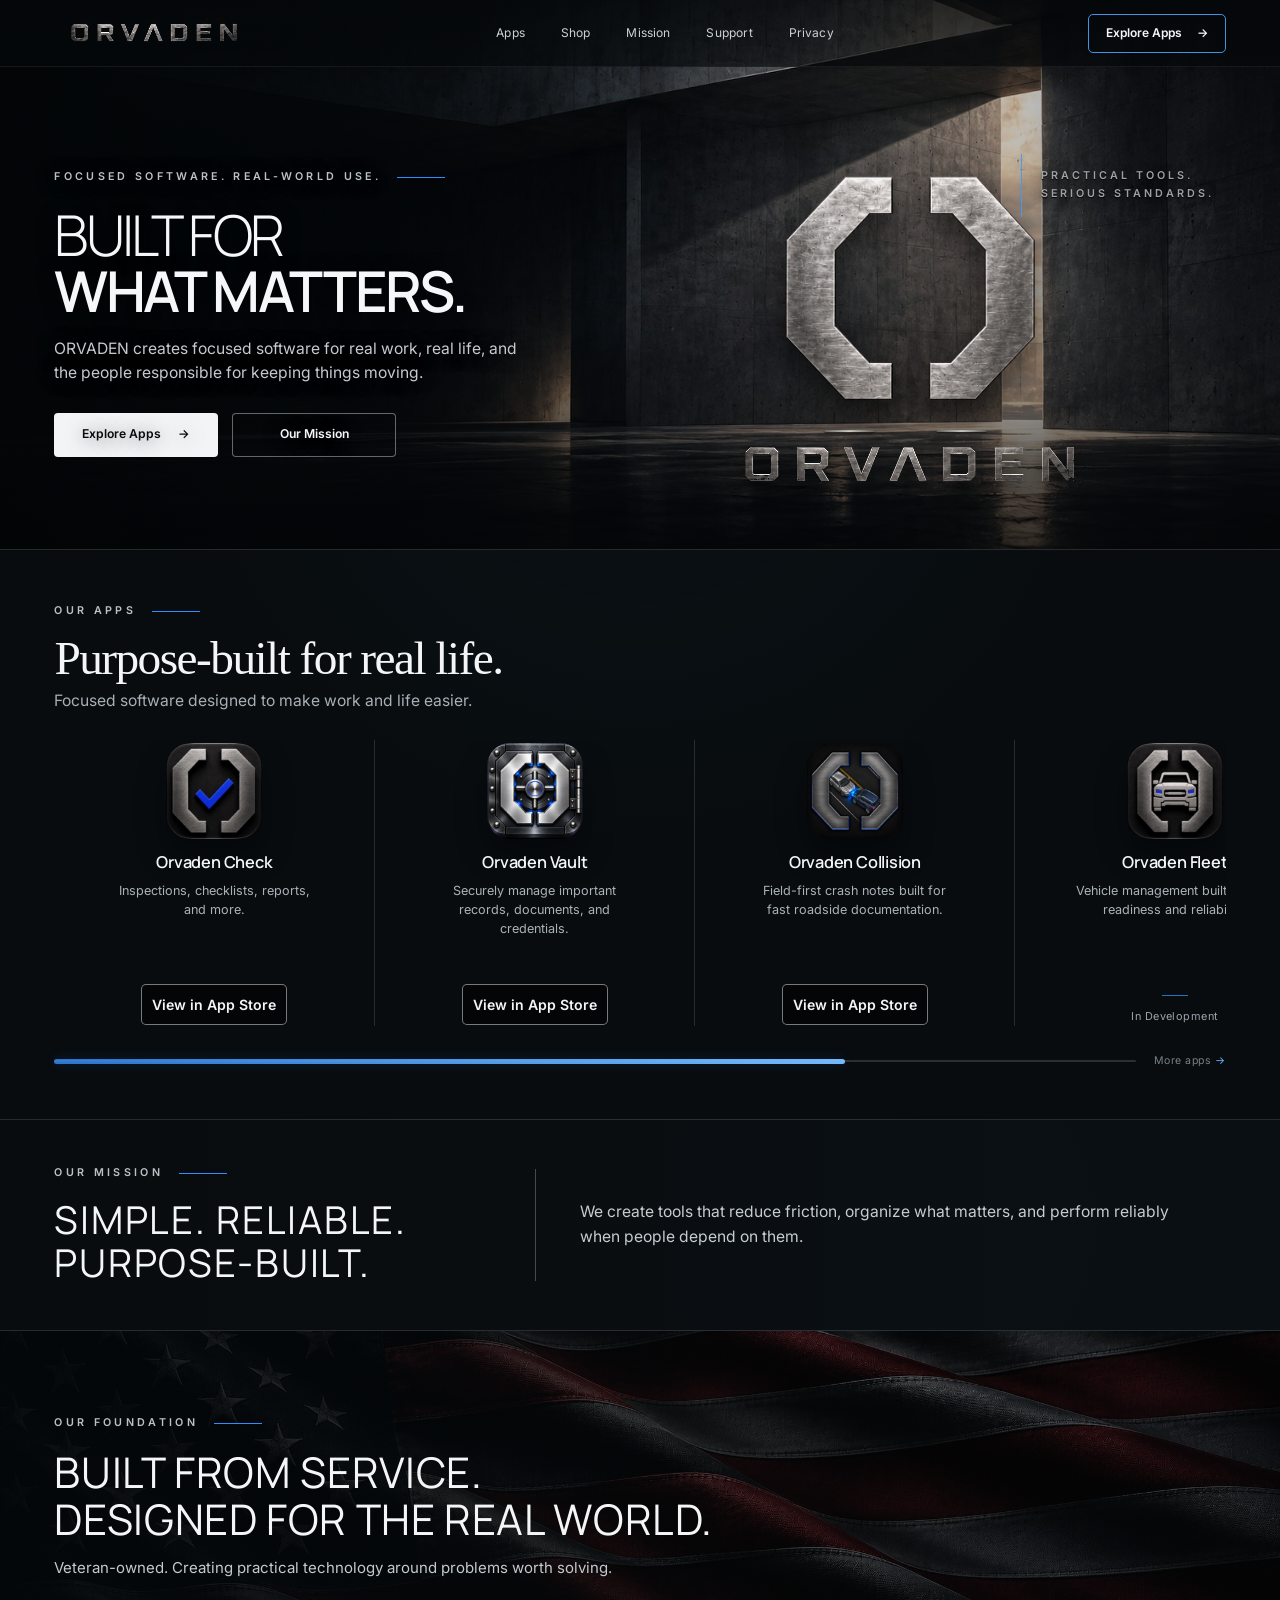
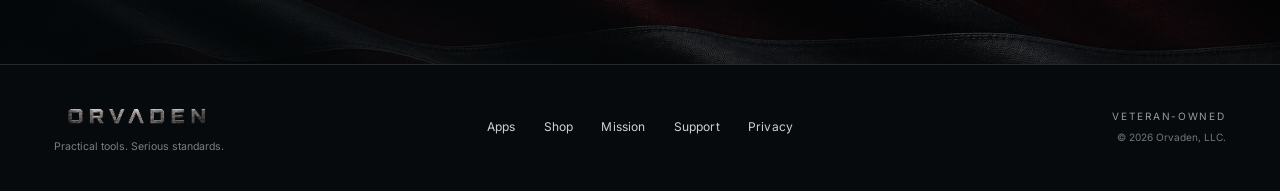
==== commit e25369e4: "Update Collision launch and foundation flag" ====
--- a/index.html
+++ b/index.html
@@ -92,11 +92,13 @@
             </a>
           </article>
 
-          <article class="product product-collision">
+          <article class="product product-collision product-live">
             <div class="product-icon-frame"><img class="product-icon" src="/assets/orvaden-collision-live.png" alt="Orvaden Collision app icon" /></div>
             <h3>Orvaden Collision</h3>
             <p>Field-first crash notes built for fast roadside documentation.</p>
-            <span class="coming-soon">Coming Soon</span>
+            <a class="store-button" href="https://apps.apple.com/us/app/orvaden-collision/id6834713541" target="_blank" rel="noopener noreferrer" aria-label="View Orvaden Collision on the App Store">
+              <span>View in App Store</span>
+            </a>
           </article>
 
           <article class="product product-fleet">
--- a/assets/orvaden-home-v2-BZLkjqiY.css
+++ b/assets/orvaden-home-v2-BZLkjqiY.css
@@ -1,4 +1,4 @@
-:root{--ink: #070a0c;--ink-2: #0a0e11;--paper: #f3f5f6;--muted: #a8b0b6;--muted-2: #727b82;--line: rgba(224, 232, 237, .14);--line-soft: rgba(224, 232, 237, .08);--blue: #2d8fff;--frame: 1920px;--shell: 1280px;--gutter: clamp(26px, 4.25vw, 72px);--display: "Manrope", "Helvetica Neue", Arial, sans-serif;--body: "Inter", -apple-system, BlinkMacSystemFont, "Segoe UI", sans-serif;--editorial: "Iowan Old Style", "Baskerville", "Times New Roman", serif}*{box-sizing:border-box}html{scroll-behavior:smooth;background:var(--ink)}body{margin:0;min-width:320px;overflow-x:hidden;background:var(--ink);color:var(--paper);font-family:var(--body);font-size:16px;line-height:1.55;-webkit-font-smoothing:antialiased;text-rendering:optimizeLegibility}body.menu-open{overflow:hidden}img{display:block;max-width:100%}a{color:inherit;text-decoration:none}button,a{-webkit-tap-highlight-color:transparent}.frame{width:100%;max-width:var(--frame);margin-inline:auto;padding-inline:var(--gutter)}.skip-link{position:fixed;left:18px;top:-90px;z-index:100;padding:11px 15px;background:#fff;color:#000;font-weight:600}.skip-link:focus{top:18px}.site-header{position:absolute;inset:0 0 auto;z-index:40;border-bottom:1px solid rgba(230,237,241,.075);background:linear-gradient(180deg,#040709d6,#040709a8);transition:background .2s ease,border-color .2s ease}.site-header.scrolled{position:fixed;background:#05080af5;border-color:#e6edf121;backdrop-filter:blur(14px);-webkit-backdrop-filter:blur(14px)}.header-inner{height:66px;display:grid;grid-template-columns:240px 1fr 190px;align-items:center;gap:28px}.brand{width:196px;height:38px;overflow:hidden;display:flex;align-items:center}.brand img,.footer-brand img{width:100%;height:100%;object-fit:cover;object-position:center;filter:brightness(1.25) contrast(1.08)}.primary-nav{display:flex;justify-content:center;align-items:center;gap:clamp(25px,2.8vw,48px)}.primary-nav a,.footer-nav a{color:#cbd1d5;font-size:.75rem;letter-spacing:.015em;transition:color .18s ease}.primary-nav a:hover,.primary-nav a:focus-visible,.footer-nav a:hover,.footer-nav a:focus-visible{color:#fff}.header-cta{justify-self:end;display:inline-flex;min-height:39px;align-items:center;gap:15px;padding:0 17px;border:1px solid rgba(74,161,255,.9);border-radius:5px;color:#f4f6f7;font-size:.75rem;font-weight:600;transition:background .18s ease,border-color .18s ease}.header-cta:hover,.header-cta:focus-visible{background:#2d8fff17;border-color:#79b9ff}.menu-toggle{display:none}.hero{position:relative;height:clamp(520px,43vw,700px);min-height:520px;overflow:hidden;border-bottom:1px solid var(--line)}.hero-backdrop{position:absolute;inset:0;background:linear-gradient(90deg,#030608eb,#030608b8 31%,#03060824 59%,#03060836 77%,#03060875),linear-gradient(180deg,#03050705 56%,#0305073b 77%,#03050794),url(/assets/hero-concrete-Dlggpe9p.jpg) center center / cover no-repeat;transform:scale(1.008)}.hero-backdrop:after{content:"";position:absolute;inset:0;background:radial-gradient(circle at 68% 38%,transparent 0 18%,rgba(2,4,5,.06) 52%,rgba(2,4,5,.3) 100%),linear-gradient(180deg,transparent 70%,rgba(2,4,5,.38))}.hero-grid{position:relative;z-index:2;height:100%;padding-top:66px;display:grid;grid-template-columns:minmax(390px,.82fr) minmax(460px,1.18fr);align-items:center}.hero-copy{position:relative;z-index:2;max-width:590px;padding-block:42px 32px;color:#f6f7f8;text-shadow:0 2px 18px rgba(0,0,0,.55)}.eyebrow{margin:0 0 22px;display:flex;align-items:center;gap:16px;color:#bbc2c7;font-size:.67rem;font-weight:600;letter-spacing:.31em;text-transform:uppercase}.eyebrow:after{content:"";width:48px;height:1px;background:var(--blue)}.hero h1,.mission h2,.foundation h2{font-family:var(--display);text-transform:uppercase}.hero h1{margin:0 0 19px;font-size:clamp(3.05rem,4.4vw,4.8rem);font-weight:300;letter-spacing:-.047em;line-height:.98}.hero h1 span,.hero h1 strong{display:block}.hero h1 strong{font-weight:600}.hero-lede{max-width:540px;margin:0;color:#c5cacf;font-size:clamp(.98rem,1.18vw,1.12rem);line-height:1.52}.hero-actions{display:flex;flex-wrap:wrap;gap:14px;margin-top:28px}.button{min-width:164px;min-height:44px;padding-inline:20px;display:inline-flex;align-items:center;justify-content:center;gap:17px;border:1px solid transparent;border-radius:4px;font-size:.76rem;font-weight:600;transition:transform .18s ease,background .18s ease,border-color .18s ease}.button:hover,.button:focus-visible{transform:translateY(-1px)}.button-primary{color:#080b0d;background:#f2f4f5}.button-primary:hover,.button-primary:focus-visible{background:#fff}.button-secondary{border-color:#dbe4e970;background:#070b0e2e}.button-secondary:hover,.button-secondary:focus-visible{border-color:#f0f5f7ba;background:#ffffff0d}.hero-lockup{width:min(35vw,550px);justify-self:center;display:grid;justify-items:center;gap:8px;transform:translate(2vw,3%)}.hero-lockup .hero-forged-o{width:76%;opacity:.95;filter:brightness(1.02) contrast(1.13) drop-shadow(0 13px 16px rgba(0,0,0,.62))}.hero-divider{width:36%;height:8px;display:flex;justify-content:space-between;align-items:center}.hero-divider i{display:block;width:31%;height:2px;background:linear-gradient(90deg,#676a6abd,#e0ded7eb,#606262b8);box-shadow:0 1px 2px #000000d1,0 0 5px #ece8dd29}.hero-lockup .hero-wordmark{width:87%;height:auto;opacity:.94;filter:brightness(1.16) contrast(1.1) drop-shadow(0 7px 10px rgba(0,0,0,.72))}.concrete-etch{position:absolute;top:28%;right:var(--gutter);width:clamp(205px,13vw,245px);margin:0;padding:13px 0 13px 19px;border-left:1px solid rgba(61,154,255,.9);color:#dee2e4b3;text-shadow:0 1px 1px rgba(0,0,0,.95),0 3px 12px rgba(0,0,0,.9);font-size:clamp(.67rem,.69vw,.78rem);font-weight:600;letter-spacing:.28em;line-height:1.72;text-transform:uppercase}.concrete-etch span{display:block;white-space:nowrap}.apps{background:radial-gradient(circle at 50% -30%,rgba(42,82,108,.08),transparent 48%),#080c0f;border-bottom:1px solid var(--line)}.apps-inner{padding-block:clamp(42px,4.1vw,60px) clamp(38px,3.8vw,54px)}.section-heading{margin-bottom:27px}.section-heading .eyebrow{margin-bottom:15px}.section-heading h2{margin:0 0 6px;font-family:var(--editorial);font-size:clamp(2.65rem,3.7vw,4.05rem);font-weight:400;letter-spacing:-.033em;line-height:1.02}.section-heading>p:last-child{margin:0;color:var(--muted);font-size:.98rem}.product-grid{display:grid;grid-template-columns:repeat(4,minmax(0,1fr))}.product{min-height:286px;padding:3px clamp(16px,2vw,32px) 1px;display:flex;flex-direction:column;align-items:center;text-align:center}.product+.product{border-left:1px solid var(--line)}.product-icon-frame{width:clamp(96px,7vw,116px);aspect-ratio:1;margin-bottom:11px;overflow:hidden;display:grid;place-items:center;background:#0c1013;border-radius:24%;box-shadow:0 18px 30px #00000059}.product-icon{display:block;width:100%;height:100%;object-fit:cover;object-position:50% 50%}.product h3{margin:0 0 7px;font-family:var(--display);font-size:1.02rem;font-weight:600;letter-spacing:-.015em}.product p{max-width:205px;margin:0;color:#aab2b8;font-size:.79rem;line-height:1.48}.store-button,.coming-soon{margin-top:auto}.store-button{min-width:126px;min-height:41px;padding:5px 10px;display:inline-flex;align-items:center;justify-content:center;gap:0;border:1px solid rgba(235,240,243,.5);border-radius:5px;background:#030506;font-size:.88rem;font-weight:600;line-height:1;transition:border-color .18s ease,background .18s ease}.store-button:hover,.store-button:focus-visible{border-color:#fff;background:#080b0d}.store-button small{display:block;margin-bottom:2px;text-align:center;font-size:.43rem;font-weight:400}.coming-soon{position:relative;padding-top:13px;color:#9ca5ac;font-size:.68rem;letter-spacing:.04em}.coming-soon:before{content:"";position:absolute;top:0;left:50%;width:26px;height:1px;background:#2d8fffc7;transform:translate(-50%)}.mission{background:linear-gradient(90deg,#080c0ffc,#0b1014f5),radial-gradient(circle at 70% 50%,rgba(45,143,255,.08),transparent 38%);border-bottom:1px solid var(--line)}.mission-layout{min-height:210px;padding-block:36px;display:grid;grid-template-columns:minmax(360px,.82fr) minmax(430px,1.18fr);align-items:center}.mission-heading{padding-right:clamp(34px,4vw,68px)}.mission-heading .eyebrow{margin-bottom:16px}.mission h2{margin:0;font-size:clamp(2rem,3vw,3.15rem);font-weight:400;letter-spacing:.045em;line-height:1.12}.mission-copy{min-height:112px;padding-inline:clamp(30px,3.5vw,58px);display:flex;align-items:center;border-left:1px solid rgba(230,237,241,.27);border-right:0}.mission-copy p{max-width:670px;margin:0;color:#c6ccd0;font-size:clamp(.98rem,1.22vw,1.16rem);line-height:1.55}.foundation{position:relative;min-height:clamp(270px,26vw,360px);overflow:hidden;border-bottom:1px solid var(--line)}.foundation-backdrop{position:absolute;inset:0;background:linear-gradient(90deg,#040709f0,#040709b3 42%,#0407091a 79%,#0407091f),linear-gradient(180deg,#04070914,#0407095c),url(/assets/flag-subdued-CVlCrGuY.jpg) center 51% / cover no-repeat;transform:scale(1.006)}.foundation-inner{position:relative;z-index:1;min-height:inherit;display:flex;align-items:center;padding-block:45px}.foundation-copy{max-width:760px}.foundation-copy .eyebrow{margin-bottom:17px}.foundation h2{margin:0 0 12px;font-size:clamp(2rem,3.3vw,3.25rem);font-weight:400;letter-spacing:.015em;line-height:1.12}.foundation-copy>p:last-child{max-width:560px;margin:0;color:#c3c9cd;font-size:.94rem}.site-footer{background:#070a0c}.footer-inner{min-height:126px;display:grid;grid-template-columns:1fr auto 1fr;align-items:center;gap:38px}.footer-brand{overflow:hidden}.footer-brand img{width:162px;height:34px}.footer-brand p{margin:5px 0 0;color:#778087;font-size:.66rem}.footer-nav{display:flex;gap:28px}.footer-meta{justify-self:end;display:flex;flex-direction:column;gap:5px;color:#6f787e;text-align:right;font-size:.63rem}.footer-meta span:first-child{color:#939ca3;letter-spacing:.17em;text-transform:uppercase}.page-main{min-height:72vh;padding-top:66px;background:#090d10}.page-hero{position:relative;min-height:285px;overflow:hidden;display:flex;align-items:center;border-bottom:1px solid var(--line)}.page-hero:before{content:"";position:absolute;inset:0;background:linear-gradient(90deg,#040709f7,#040709c7 55%,#0407094d),url(/assets/hero-concrete-Dlggpe9p.jpg) center 43% / cover no-repeat}.page-hero .frame,.page-hero .shell{position:relative;z-index:1;padding-block:52px}.shell{width:100%;max-width:var(--shell);margin-inline:auto;padding-inline:var(--gutter)}.shell-wide{max-width:var(--frame)}.page-hero h1{margin:0 0 14px;font-family:var(--display);font-size:clamp(2.8rem,5vw,4.5rem);font-weight:400;letter-spacing:-.04em;line-height:1;text-transform:uppercase}.page-hero p:not(.eyebrow){max-width:760px;margin:0;color:#c3c9cd;font-size:1.02rem}.page-content{padding-block:64px 86px}.prose{max-width:900px}.prose .effective{margin:0 0 44px;color:var(--muted-2);font-size:.82rem}.prose section{margin:0 0 34px;padding:0 0 34px;border-bottom:1px solid var(--line-soft)}.prose section:last-child{margin-bottom:0;border-bottom:0}.prose h2{margin:0 0 13px;font-family:var(--display);font-size:1.55rem;font-weight:500;letter-spacing:-.02em}.prose p,.prose li{color:#b6bdc2;font-size:.95rem;line-height:1.72}.prose p{margin:0 0 12px}.prose ul,.prose ol{margin:10px 0 0;padding-left:22px}.prose a{color:#e8edf0;border-bottom:1px solid rgba(45,143,255,.72)}.prose strong{color:#e4e9ec}.contact-grid{max-width:980px;border-top:1px solid var(--line)}.contact-row{padding:30px 0;display:grid;grid-template-columns:230px 1fr auto;gap:36px;align-items:center;border-bottom:1px solid var(--line)}.contact-row h2{margin:0;font-family:var(--display);font-size:1.35rem;font-weight:500}.contact-row p{margin:0;color:var(--muted);font-size:.9rem}.contact-link{padding:10px 14px;border:1px solid rgba(255,255,255,.25);border-radius:4px;font-size:.76rem;white-space:nowrap}.contact-link:hover,.contact-link:focus-visible{border-color:#ffffff85;background:#ffffff0a}.support-grid{max-width:980px;border-top:1px solid var(--line)}.support-product{padding:30px 0;display:grid;grid-template-columns:78px 220px 1fr auto;gap:28px;align-items:center;border-bottom:1px solid var(--line)}.support-product img{width:70px;aspect-ratio:1;border-radius:20%}.support-product h2{margin:0;font-family:var(--display);font-size:1.35rem;font-weight:500}.support-product p{margin:0;color:var(--muted);font-size:.9rem}@media(max-width:1240px){.header-inner{grid-template-columns:205px 1fr 175px}.brand{width:175px}.primary-nav{gap:24px}.hero-grid{grid-template-columns:.88fr 1.12fr}.hero-lockup{transform:translate(2vw,3%)}.concrete-etch{right:var(--gutter);width:156px}}@media(max-width:980px){.site-header{position:fixed;background:#05080af0}.header-inner{height:64px;grid-template-columns:1fr auto}.brand{width:160px;height:34px}.header-cta{display:none}.menu-toggle{width:42px;height:42px;padding:9px;display:inline-flex;flex-direction:column;justify-content:center;gap:7px;border:0;background:transparent}.menu-toggle span{display:block;width:24px;height:1.5px;background:#fff;transition:transform .2s ease}.menu-toggle[aria-expanded=true] span:first-child{transform:translateY(4.2px) rotate(45deg)}.menu-toggle[aria-expanded=true] span:last-child{transform:translateY(-4.2px) rotate(-45deg)}.primary-nav{position:fixed;inset:64px 0 auto;padding:14px var(--gutter) 24px;display:grid;gap:0;background:#05080afb;border-bottom:1px solid var(--line);opacity:0;pointer-events:none;transform:translateY(-115%);transition:opacity .2s ease,transform .2s ease}.primary-nav.open{opacity:1;pointer-events:auto;transform:translateY(0)}.primary-nav a{padding:14px 0;border-bottom:1px solid var(--line-soft);font-size:.92rem}.hero{height:auto;min-height:790px}.hero-grid{min-height:790px;padding-top:64px;grid-template-columns:1fr;align-content:center}.hero-copy{max-width:640px;padding:68px 0 10px}.hero h1{font-size:clamp(3.15rem,9.5vw,4.7rem)}.hero-lockup{width:min(70vw,500px);margin:12px auto 45px;transform:none}.concrete-etch{display:none}.hero-backdrop{background-position:58% center}.hero-backdrop:before{content:"";position:absolute;inset:0;background:linear-gradient(180deg,#03060826,#030608ad)}.product-grid{grid-template-columns:repeat(2,minmax(0,1fr));border-top:1px solid var(--line)}.product{min-height:300px;padding:26px}.product:nth-child(odd){border-left:0}.product:nth-child(n+3){border-top:1px solid var(--line)}.mission-layout{grid-template-columns:1fr;gap:28px;padding-block:44px}.mission-heading{padding-right:0}.mission-copy{min-height:0;padding:28px 0 0;border:0;border-top:1px solid rgba(230,237,241,.22)}.foundation-backdrop{background-position:58% center}.footer-inner{padding-block:38px;grid-template-columns:1fr;gap:22px;text-align:left}.footer-nav{flex-wrap:wrap}.footer-meta{justify-self:start;text-align:left}.contact-row{grid-template-columns:1fr;gap:10px}.support-product{grid-template-columns:70px 1fr auto;gap:12px 20px}.support-product img{grid-row:1 / 3}.support-product p{grid-column:2 / 4}.contact-link{justify-self:start;margin-top:4px}}@media(max-width:600px){:root{--gutter: 20px}.hero,.hero-grid{min-height:750px}.hero-copy{padding-top:86px}.eyebrow{margin-bottom:18px;font-size:.61rem}.hero h1{font-size:clamp(2.85rem,13vw,4rem)}.hero-lede{font-size:.94rem}.hero-actions{display:grid;grid-template-columns:1fr}.button{width:100%}.hero-lockup{width:min(86vw,410px);margin:22px auto 38px}.apps-inner{padding-block:42px 36px}.section-heading{margin-bottom:27px}.section-heading h2{font-size:2.45rem}.section-heading>p:last-child{font-size:.9rem}.product-grid{display:block;border-top:1px solid var(--line)}.product{min-height:0;padding:20px 0;display:grid;grid-template-columns:78px minmax(0,1fr) auto;grid-template-rows:auto auto;gap:3px 15px;text-align:left;border-left:0!important;border-top:1px solid var(--line)!important}.product:first-child{border-top:0!important}.product-icon-frame{grid-row:1 / 3;width:78px;margin:0}.product h3{margin:0;font-size:.98rem}.product p{max-width:none;padding-right:4px;font-size:.72rem}.store-button,.coming-soon{grid-column:3;grid-row:1 / 3;margin:0}.store-button{min-width:92px;min-height:38px;padding-inline:7px;font-size:.72rem}.store-button small{font-size:.39rem}.coming-soon{min-width:76px;padding-top:11px;text-align:center;font-size:.58rem}.mission h2{font-size:2.2rem}.mission-copy p{font-size:.96rem}.foundation{min-height:315px}.foundation-backdrop{background:linear-gradient(90deg,#040709f5,#0407098a),linear-gradient(180deg,#0407091a,#04070980),url(/assets/flag-subdued-CVlCrGuY.jpg) 52% center / cover no-repeat}.foundation h2{font-size:2rem}.foundation-copy>p:last-child{font-size:.88rem}.footer-nav{gap:18px}.support-product{grid-template-columns:62px 1fr}.support-product img{width:60px}.support-product p,.support-product .contact-link{grid-column:2}.page-hero{min-height:250px}.page-hero h1{font-size:2.7rem}.page-content{padding-block:46px 68px}}@media(prefers-reduced-motion:reduce){html{scroll-behavior:auto}*,*:before,*:after{animation-duration:.001ms!important;animation-iteration-count:1!important;transition-duration:.001ms!important}}
+:root{--ink: #070a0c;--ink-2: #0a0e11;--paper: #f3f5f6;--muted: #a8b0b6;--muted-2: #727b82;--line: rgba(224, 232, 237, .14);--line-soft: rgba(224, 232, 237, .08);--blue: #2d8fff;--frame: 1920px;--shell: 1280px;--gutter: clamp(26px, 4.25vw, 72px);--display: "Manrope", "Helvetica Neue", Arial, sans-serif;--body: "Inter", -apple-system, BlinkMacSystemFont, "Segoe UI", sans-serif;--editorial: "Iowan Old Style", "Baskerville", "Times New Roman", serif}*{box-sizing:border-box}html{scroll-behavior:smooth;background:var(--ink)}body{margin:0;min-width:320px;overflow-x:hidden;background:var(--ink);color:var(--paper);font-family:var(--body);font-size:16px;line-height:1.55;-webkit-font-smoothing:antialiased;text-rendering:optimizeLegibility}body.menu-open{overflow:hidden}img{display:block;max-width:100%}a{color:inherit;text-decoration:none}button,a{-webkit-tap-highlight-color:transparent}.frame{width:100%;max-width:var(--frame);margin-inline:auto;padding-inline:var(--gutter)}.skip-link{position:fixed;left:18px;top:-90px;z-index:100;padding:11px 15px;background:#fff;color:#000;font-weight:600}.skip-link:focus{top:18px}.site-header{position:absolute;inset:0 0 auto;z-index:40;border-bottom:1px solid rgba(230,237,241,.075);background:linear-gradient(180deg,#040709d6,#040709a8);transition:background .2s ease,border-color .2s ease}.site-header.scrolled{position:fixed;background:#05080af5;border-color:#e6edf121;backdrop-filter:blur(14px);-webkit-backdrop-filter:blur(14px)}.header-inner{height:66px;display:grid;grid-template-columns:240px 1fr 190px;align-items:center;gap:28px}.brand{width:196px;height:38px;overflow:hidden;display:flex;align-items:center}.brand img,.footer-brand img{width:100%;height:100%;object-fit:cover;object-position:center;filter:brightness(1.25) contrast(1.08)}.primary-nav{display:flex;justify-content:center;align-items:center;gap:clamp(25px,2.8vw,48px)}.primary-nav a,.footer-nav a{color:#cbd1d5;font-size:.75rem;letter-spacing:.015em;transition:color .18s ease}.primary-nav a:hover,.primary-nav a:focus-visible,.footer-nav a:hover,.footer-nav a:focus-visible{color:#fff}.header-cta{justify-self:end;display:inline-flex;min-height:39px;align-items:center;gap:15px;padding:0 17px;border:1px solid rgba(74,161,255,.9);border-radius:5px;color:#f4f6f7;font-size:.75rem;font-weight:600;transition:background .18s ease,border-color .18s ease}.header-cta:hover,.header-cta:focus-visible{background:#2d8fff17;border-color:#79b9ff}.menu-toggle{display:none}.hero{position:relative;height:clamp(520px,43vw,700px);min-height:520px;overflow:hidden;border-bottom:1px solid var(--line)}.hero-backdrop{position:absolute;inset:0;background:linear-gradient(90deg,#030608eb,#030608b8 31%,#03060824 59%,#03060836 77%,#03060875),linear-gradient(180deg,#03050705 56%,#0305073b 77%,#03050794),url(/assets/hero-concrete-Dlggpe9p.jpg) center center / cover no-repeat;transform:scale(1.008)}.hero-backdrop:after{content:"";position:absolute;inset:0;background:radial-gradient(circle at 68% 38%,transparent 0 18%,rgba(2,4,5,.06) 52%,rgba(2,4,5,.3) 100%),linear-gradient(180deg,transparent 70%,rgba(2,4,5,.38))}.hero-grid{position:relative;z-index:2;height:100%;padding-top:66px;display:grid;grid-template-columns:minmax(390px,.82fr) minmax(460px,1.18fr);align-items:center}.hero-copy{position:relative;z-index:2;max-width:590px;padding-block:42px 32px;color:#f6f7f8;text-shadow:0 2px 18px rgba(0,0,0,.55)}.eyebrow{margin:0 0 22px;display:flex;align-items:center;gap:16px;color:#bbc2c7;font-size:.67rem;font-weight:600;letter-spacing:.31em;text-transform:uppercase}.eyebrow:after{content:"";width:48px;height:1px;background:var(--blue)}.hero h1,.mission h2,.foundation h2{font-family:var(--display);text-transform:uppercase}.hero h1{margin:0 0 19px;font-size:clamp(3.05rem,4.4vw,4.8rem);font-weight:300;letter-spacing:-.047em;line-height:.98}.hero h1 span,.hero h1 strong{display:block}.hero h1 strong{font-weight:600}.hero-lede{max-width:540px;margin:0;color:#c5cacf;font-size:clamp(.98rem,1.18vw,1.12rem);line-height:1.52}.hero-actions{display:flex;flex-wrap:wrap;gap:14px;margin-top:28px}.button{min-width:164px;min-height:44px;padding-inline:20px;display:inline-flex;align-items:center;justify-content:center;gap:17px;border:1px solid transparent;border-radius:4px;font-size:.76rem;font-weight:600;transition:transform .18s ease,background .18s ease,border-color .18s ease}.button:hover,.button:focus-visible{transform:translateY(-1px)}.button-primary{color:#080b0d;background:#f2f4f5}.button-primary:hover,.button-primary:focus-visible{background:#fff}.button-secondary{border-color:#dbe4e970;background:#070b0e2e}.button-secondary:hover,.button-secondary:focus-visible{border-color:#f0f5f7ba;background:#ffffff0d}.hero-lockup{width:min(35vw,550px);justify-self:center;display:grid;justify-items:center;gap:8px;transform:translate(2vw,3%)}.hero-lockup .hero-forged-o{width:76%;opacity:.95;filter:brightness(1.02) contrast(1.13) drop-shadow(0 13px 16px rgba(0,0,0,.62))}.hero-divider{width:36%;height:8px;display:flex;justify-content:space-between;align-items:center}.hero-divider i{display:block;width:31%;height:2px;background:linear-gradient(90deg,#676a6abd,#e0ded7eb,#606262b8);box-shadow:0 1px 2px #000000d1,0 0 5px #ece8dd29}.hero-lockup .hero-wordmark{width:87%;height:auto;opacity:.94;filter:brightness(1.16) contrast(1.1) drop-shadow(0 7px 10px rgba(0,0,0,.72))}.concrete-etch{position:absolute;top:28%;right:var(--gutter);width:clamp(205px,13vw,245px);margin:0;padding:13px 0 13px 19px;border-left:1px solid rgba(61,154,255,.9);color:#dee2e4b3;text-shadow:0 1px 1px rgba(0,0,0,.95),0 3px 12px rgba(0,0,0,.9);font-size:clamp(.67rem,.69vw,.78rem);font-weight:600;letter-spacing:.28em;line-height:1.72;text-transform:uppercase}.concrete-etch span{display:block;white-space:nowrap}.apps{background:radial-gradient(circle at 50% -30%,rgba(42,82,108,.08),transparent 48%),#080c0f;border-bottom:1px solid var(--line)}.apps-inner{padding-block:clamp(42px,4.1vw,60px) clamp(38px,3.8vw,54px)}.section-heading{margin-bottom:27px}.section-heading .eyebrow{margin-bottom:15px}.section-heading h2{margin:0 0 6px;font-family:var(--editorial);font-size:clamp(2.65rem,3.7vw,4.05rem);font-weight:400;letter-spacing:-.033em;line-height:1.02}.section-heading>p:last-child{margin:0;color:var(--muted);font-size:.98rem}.product-grid{display:grid;grid-template-columns:repeat(4,minmax(0,1fr))}.product{min-height:286px;padding:3px clamp(16px,2vw,32px) 1px;display:flex;flex-direction:column;align-items:center;text-align:center}.product+.product{border-left:1px solid var(--line)}.product-icon-frame{width:clamp(96px,7vw,116px);aspect-ratio:1;margin-bottom:11px;overflow:hidden;display:grid;place-items:center;background:#0c1013;border-radius:24%;box-shadow:0 18px 30px #00000059}.product-icon{display:block;width:100%;height:100%;object-fit:cover;object-position:50% 50%}.product h3{margin:0 0 7px;font-family:var(--display);font-size:1.02rem;font-weight:600;letter-spacing:-.015em}.product p{max-width:205px;margin:0;color:#aab2b8;font-size:.79rem;line-height:1.48}.store-button,.coming-soon{margin-top:auto}.store-button{min-width:126px;min-height:41px;padding:5px 10px;display:inline-flex;align-items:center;justify-content:center;gap:0;border:1px solid rgba(235,240,243,.5);border-radius:5px;background:#030506;font-size:.88rem;font-weight:600;line-height:1;transition:border-color .18s ease,background .18s ease}.store-button:hover,.store-button:focus-visible{border-color:#fff;background:#080b0d}.store-button small{display:block;margin-bottom:2px;text-align:center;font-size:.43rem;font-weight:400}.coming-soon{position:relative;padding-top:13px;color:#9ca5ac;font-size:.68rem;letter-spacing:.04em}.coming-soon:before{content:"";position:absolute;top:0;left:50%;width:26px;height:1px;background:#2d8fffc7;transform:translate(-50%)}.mission{background:linear-gradient(90deg,#080c0ffc,#0b1014f5),radial-gradient(circle at 70% 50%,rgba(45,143,255,.08),transparent 38%);border-bottom:1px solid var(--line)}.mission-layout{min-height:210px;padding-block:36px;display:grid;grid-template-columns:minmax(360px,.82fr) minmax(430px,1.18fr);align-items:center}.mission-heading{padding-right:clamp(34px,4vw,68px)}.mission-heading .eyebrow{margin-bottom:16px}.mission h2{margin:0;font-size:clamp(2rem,3vw,3.15rem);font-weight:400;letter-spacing:.045em;line-height:1.12}.mission-copy{min-height:112px;padding-inline:clamp(30px,3.5vw,58px);display:flex;align-items:center;border-left:1px solid rgba(230,237,241,.27);border-right:0}.mission-copy p{max-width:670px;margin:0;color:#c6ccd0;font-size:clamp(.98rem,1.22vw,1.16rem);line-height:1.55}.foundation{position:relative;min-height:clamp(270px,26vw,360px);overflow:hidden;border-bottom:1px solid var(--line)}.foundation-backdrop{position:absolute;inset:0;background:linear-gradient(90deg,#040709f2 0%,#040709bd 40%,#04070957 72%,#04070962 100%),linear-gradient(180deg,#04070922,#04070954),url(/assets/flag-subdued-v65.jpg) center 50% / cover no-repeat;transform:scale(1.006)}.foundation-inner{position:relative;z-index:1;min-height:inherit;display:flex;align-items:center;padding-block:45px}.foundation-copy{max-width:760px}.foundation-copy .eyebrow{margin-bottom:17px}.foundation h2{margin:0 0 12px;font-size:clamp(2rem,3.3vw,3.25rem);font-weight:400;letter-spacing:.015em;line-height:1.12}.foundation-copy>p:last-child{max-width:560px;margin:0;color:#c3c9cd;font-size:.94rem}.site-footer{background:#070a0c}.footer-inner{min-height:126px;display:grid;grid-template-columns:1fr auto 1fr;align-items:center;gap:38px}.footer-brand{overflow:hidden}.footer-brand img{width:162px;height:34px}.footer-brand p{margin:5px 0 0;color:#778087;font-size:.66rem}.footer-nav{display:flex;gap:28px}.footer-meta{justify-self:end;display:flex;flex-direction:column;gap:5px;color:#6f787e;text-align:right;font-size:.63rem}.footer-meta span:first-child{color:#939ca3;letter-spacing:.17em;text-transform:uppercase}.page-main{min-height:72vh;padding-top:66px;background:#090d10}.page-hero{position:relative;min-height:285px;overflow:hidden;display:flex;align-items:center;border-bottom:1px solid var(--line)}.page-hero:before{content:"";position:absolute;inset:0;background:linear-gradient(90deg,#040709f7,#040709c7 55%,#0407094d),url(/assets/hero-concrete-Dlggpe9p.jpg) center 43% / cover no-repeat}.page-hero .frame,.page-hero .shell{position:relative;z-index:1;padding-block:52px}.shell{width:100%;max-width:var(--shell);margin-inline:auto;padding-inline:var(--gutter)}.shell-wide{max-width:var(--frame)}.page-hero h1{margin:0 0 14px;font-family:var(--display);font-size:clamp(2.8rem,5vw,4.5rem);font-weight:400;letter-spacing:-.04em;line-height:1;text-transform:uppercase}.page-hero p:not(.eyebrow){max-width:760px;margin:0;color:#c3c9cd;font-size:1.02rem}.page-content{padding-block:64px 86px}.prose{max-width:900px}.prose .effective{margin:0 0 44px;color:var(--muted-2);font-size:.82rem}.prose section{margin:0 0 34px;padding:0 0 34px;border-bottom:1px solid var(--line-soft)}.prose section:last-child{margin-bottom:0;border-bottom:0}.prose h2{margin:0 0 13px;font-family:var(--display);font-size:1.55rem;font-weight:500;letter-spacing:-.02em}.prose p,.prose li{color:#b6bdc2;font-size:.95rem;line-height:1.72}.prose p{margin:0 0 12px}.prose ul,.prose ol{margin:10px 0 0;padding-left:22px}.prose a{color:#e8edf0;border-bottom:1px solid rgba(45,143,255,.72)}.prose strong{color:#e4e9ec}.contact-grid{max-width:980px;border-top:1px solid var(--line)}.contact-row{padding:30px 0;display:grid;grid-template-columns:230px 1fr auto;gap:36px;align-items:center;border-bottom:1px solid var(--line)}.contact-row h2{margin:0;font-family:var(--display);font-size:1.35rem;font-weight:500}.contact-row p{margin:0;color:var(--muted);font-size:.9rem}.contact-link{padding:10px 14px;border:1px solid rgba(255,255,255,.25);border-radius:4px;font-size:.76rem;white-space:nowrap}.contact-link:hover,.contact-link:focus-visible{border-color:#ffffff85;background:#ffffff0a}.support-grid{max-width:980px;border-top:1px solid var(--line)}.support-product{padding:30px 0;display:grid;grid-template-columns:78px 220px 1fr auto;gap:28px;align-items:center;border-bottom:1px solid var(--line)}.support-product img{width:70px;aspect-ratio:1;border-radius:20%}.support-product h2{margin:0;font-family:var(--display);font-size:1.35rem;font-weight:500}.support-product p{margin:0;color:var(--muted);font-size:.9rem}@media(max-width:1240px){.header-inner{grid-template-columns:205px 1fr 175px}.brand{width:175px}.primary-nav{gap:24px}.hero-grid{grid-template-columns:.88fr 1.12fr}.hero-lockup{transform:translate(2vw,3%)}.concrete-etch{right:var(--gutter);width:156px}}@media(max-width:980px){.site-header{position:fixed;background:#05080af0}.header-inner{height:64px;grid-template-columns:1fr auto}.brand{width:160px;height:34px}.header-cta{display:none}.menu-toggle{width:42px;height:42px;padding:9px;display:inline-flex;flex-direction:column;justify-content:center;gap:7px;border:0;background:transparent}.menu-toggle span{display:block;width:24px;height:1.5px;background:#fff;transition:transform .2s ease}.menu-toggle[aria-expanded=true] span:first-child{transform:translateY(4.2px) rotate(45deg)}.menu-toggle[aria-expanded=true] span:last-child{transform:translateY(-4.2px) rotate(-45deg)}.primary-nav{position:fixed;inset:64px 0 auto;padding:14px var(--gutter) 24px;display:grid;gap:0;background:#05080afb;border-bottom:1px solid var(--line);opacity:0;pointer-events:none;transform:translateY(-115%);transition:opacity .2s ease,transform .2s ease}.primary-nav.open{opacity:1;pointer-events:auto;transform:translateY(0)}.primary-nav a{padding:14px 0;border-bottom:1px solid var(--line-soft);font-size:.92rem}.hero{height:auto;min-height:790px}.hero-grid{min-height:790px;padding-top:64px;grid-template-columns:1fr;align-content:center}.hero-copy{max-width:640px;padding:68px 0 10px}.hero h1{font-size:clamp(3.15rem,9.5vw,4.7rem)}.hero-lockup{width:min(70vw,500px);margin:12px auto 45px;transform:none}.concrete-etch{display:none}.hero-backdrop{background-position:58% center}.hero-backdrop:before{content:"";position:absolute;inset:0;background:linear-gradient(180deg,#03060826,#030608ad)}.product-grid{grid-template-columns:repeat(2,minmax(0,1fr));border-top:1px solid var(--line)}.product{min-height:300px;padding:26px}.product:nth-child(odd){border-left:0}.product:nth-child(n+3){border-top:1px solid var(--line)}.mission-layout{grid-template-columns:1fr;gap:28px;padding-block:44px}.mission-heading{padding-right:0}.mission-copy{min-height:0;padding:28px 0 0;border:0;border-top:1px solid rgba(230,237,241,.22)}.foundation-backdrop{background-position:58% center}.footer-inner{padding-block:38px;grid-template-columns:1fr;gap:22px;text-align:left}.footer-nav{flex-wrap:wrap}.footer-meta{justify-self:start;text-align:left}.contact-row{grid-template-columns:1fr;gap:10px}.support-product{grid-template-columns:70px 1fr auto;gap:12px 20px}.support-product img{grid-row:1 / 3}.support-product p{grid-column:2 / 4}.contact-link{justify-self:start;margin-top:4px}}@media(max-width:600px){:root{--gutter: 20px}.hero,.hero-grid{min-height:750px}.hero-copy{padding-top:86px}.eyebrow{margin-bottom:18px;font-size:.61rem}.hero h1{font-size:clamp(2.85rem,13vw,4rem)}.hero-lede{font-size:.94rem}.hero-actions{display:grid;grid-template-columns:1fr}.button{width:100%}.hero-lockup{width:min(86vw,410px);margin:22px auto 38px}.apps-inner{padding-block:42px 36px}.section-heading{margin-bottom:27px}.section-heading h2{font-size:2.45rem}.section-heading>p:last-child{font-size:.9rem}.product-grid{display:block;border-top:1px solid var(--line)}.product{min-height:0;padding:20px 0;display:grid;grid-template-columns:78px minmax(0,1fr) auto;grid-template-rows:auto auto;gap:3px 15px;text-align:left;border-left:0!important;border-top:1px solid var(--line)!important}.product:first-child{border-top:0!important}.product-icon-frame{grid-row:1 / 3;width:78px;margin:0}.product h3{margin:0;font-size:.98rem}.product p{max-width:none;padding-right:4px;font-size:.72rem}.store-button,.coming-soon{grid-column:3;grid-row:1 / 3;margin:0}.store-button{min-width:92px;min-height:38px;padding-inline:7px;font-size:.72rem}.store-button small{font-size:.39rem}.coming-soon{min-width:76px;padding-top:11px;text-align:center;font-size:.58rem}.mission h2{font-size:2.2rem}.mission-copy p{font-size:.96rem}.foundation{min-height:315px}.foundation-backdrop{background:linear-gradient(90deg,#040709f5,#0407098a),linear-gradient(180deg,#0407091a,#04070980),url(/assets/flag-subdued-v65.jpg) 48% center / cover no-repeat}.foundation h2{font-size:2rem}.foundation-copy>p:last-child{font-size:.88rem}.footer-nav{gap:18px}.support-product{grid-template-columns:62px 1fr}.support-product img{width:60px}.support-product p,.support-product .contact-link{grid-column:2}.page-hero{min-height:250px}.page-hero h1{font-size:2.7rem}.page-content{padding-block:46px 68px}}@media(prefers-reduced-motion:reduce){html{scroll-behavior:auto}*,*:before,*:after{animation-duration:.001ms!important;animation-iteration-count:1!important;transition-duration:.001ms!important}}
 
 /* ORVADEN V6.2 — Shop page */
 .primary-nav a[aria-current="page"]{color:#fff}
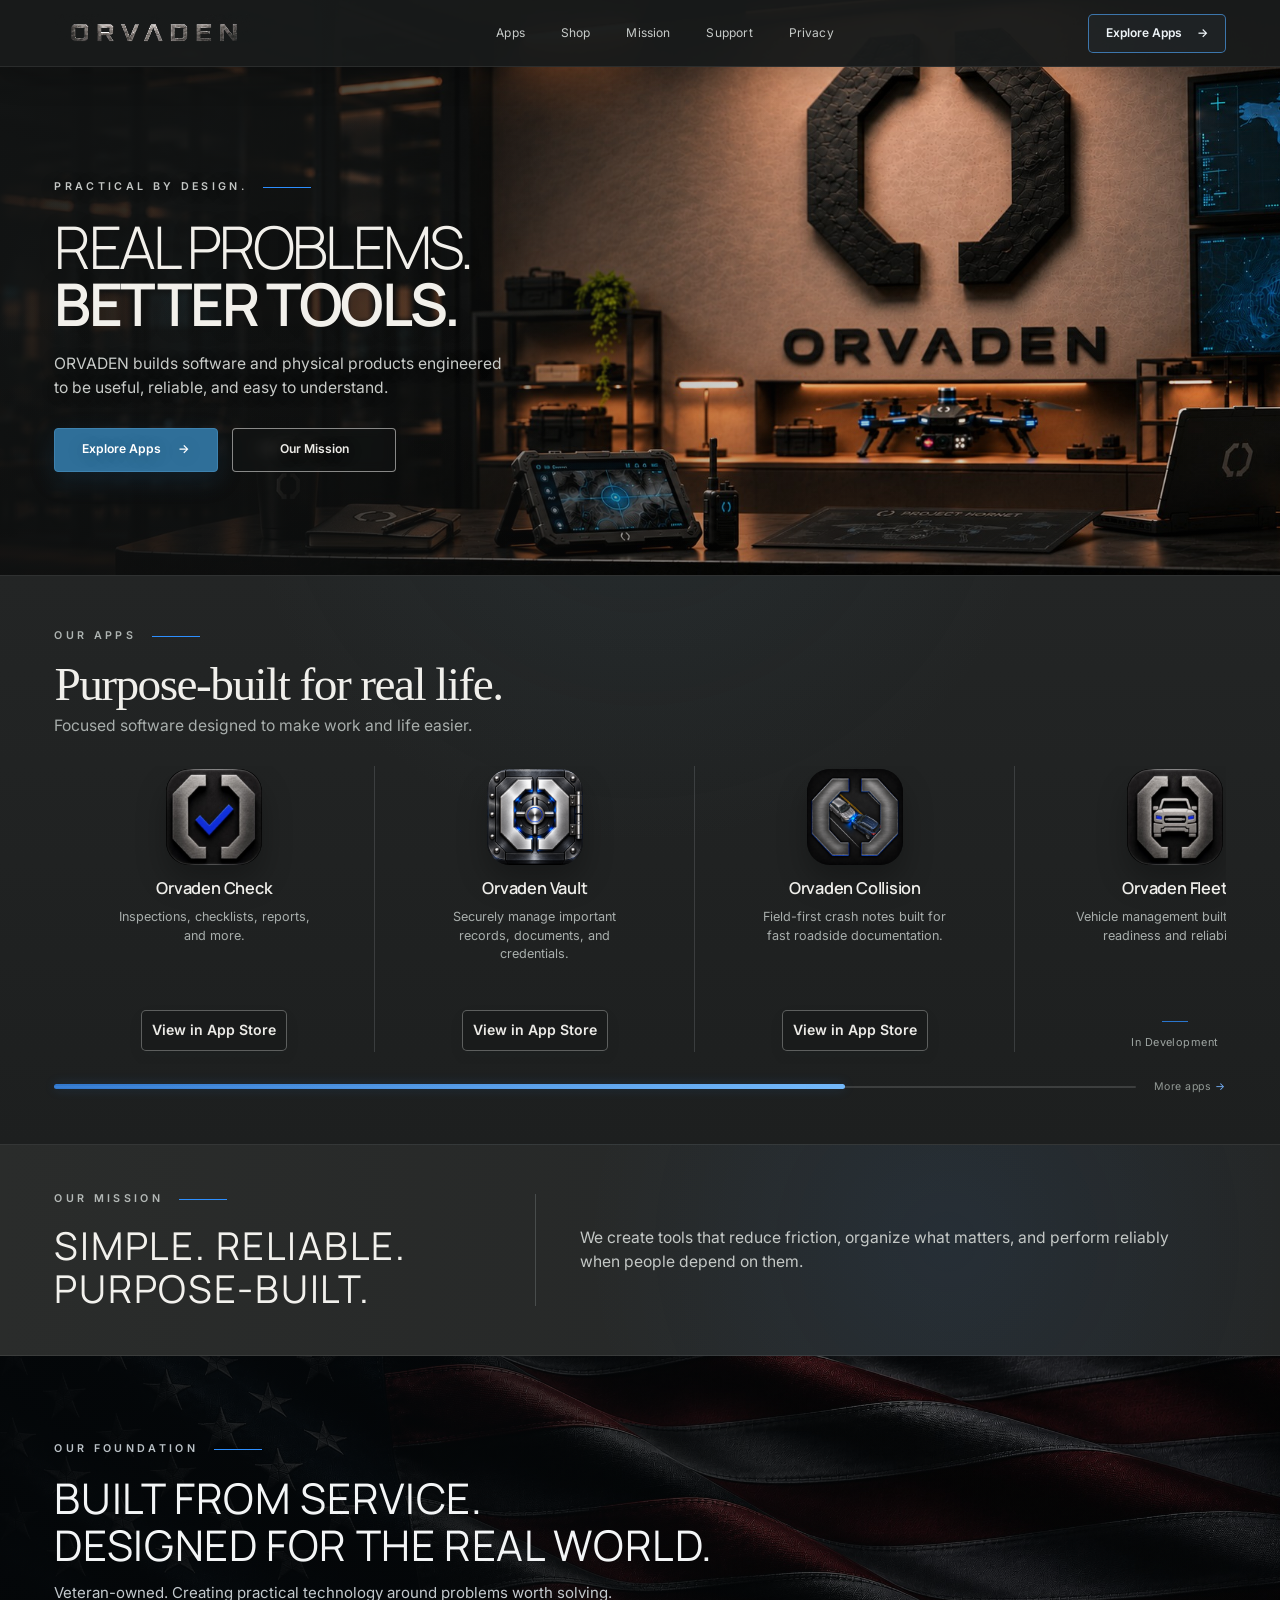
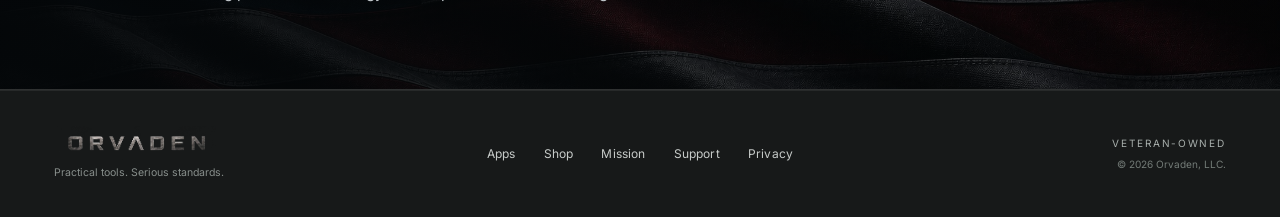
==== commit ed714349: "Launch ORVADEN V7 dark stone design" ====
--- a/index.html
+++ b/index.html
@@ -3,7 +3,7 @@
 <head>
   <meta charset="utf-8" />
   <meta name="viewport" content="width=device-width, initial-scale=1" />
-  <meta name="theme-color" content="#070a0c" />
+  <meta name="theme-color" content="#1d1f1f" />
   <meta name="description" content="ORVADEN creates focused software for real work, real life, and the people responsible for keeping things moving." />
   <title>ORVADEN | Practical Tools. Serious Standards.</title>
   <link rel="icon" type="image/png" href="/assets/forged-o-C-qreNV_.png" />
@@ -11,7 +11,7 @@
   <link rel="preconnect" href="https://fonts.gstatic.com" crossorigin />
   <link href="https://fonts.googleapis.com/css2?family=Inter:wght@400;500;600&family=Manrope:wght@300;400;500;600&display=swap" rel="stylesheet" />
   <script type="module" crossorigin src="/assets/orvaden-home-v2-PWGoKuea.js"></script>
-  <link rel="stylesheet" crossorigin href="/assets/orvaden-home-v2-BZLkjqiY.css">
+  <link rel="stylesheet" crossorigin href="/assets/orvaden-home-v2-v7stone.css">
 </head>
 <body>
   <a class="skip-link" href="#main">Skip to content</a>
@@ -43,9 +43,9 @@
       <div class="hero-backdrop" aria-hidden="true"></div>
       <div class="hero-grid frame">
         <div class="hero-copy">
-          <p class="eyebrow">Focused software. Real-world use.</p>
-          <h1 id="hero-title"><span>Built for</span><strong>what matters.</strong></h1>
-          <p class="hero-lede">ORVADEN creates focused software for real work, real life, and the people responsible for keeping things moving.</p>
+          <p class="eyebrow">Practical by design.</p>
+          <h1 id="hero-title"><span>Real problems.</span><strong>Better tools.</strong></h1>
+          <p class="hero-lede">ORVADEN builds software and physical products engineered to be useful, reliable, and easy to understand.</p>
           <div class="hero-actions">
             <a class="button button-primary" href="#apps">Explore Apps <span aria-hidden="true">→</span></a>
             <a class="button button-secondary" href="#mission">Our Mission</a>
--- a/assets/orvaden-home-v2-v7stone.css
+++ b/assets/orvaden-home-v2-v7stone.css
@@ -0,0 +1,1114 @@
+:root{--ink: #070a0c;--ink-2: #0a0e11;--paper: #f3f5f6;--muted: #a8b0b6;--muted-2: #727b82;--line: rgba(224, 232, 237, .14);--line-soft: rgba(224, 232, 237, .08);--blue: #2d8fff;--frame: 1920px;--shell: 1280px;--gutter: clamp(26px, 4.25vw, 72px);--display: "Manrope", "Helvetica Neue", Arial, sans-serif;--body: "Inter", -apple-system, BlinkMacSystemFont, "Segoe UI", sans-serif;--editorial: "Iowan Old Style", "Baskerville", "Times New Roman", serif}*{box-sizing:border-box}html{scroll-behavior:smooth;background:var(--ink)}body{margin:0;min-width:320px;overflow-x:hidden;background:var(--ink);color:var(--paper);font-family:var(--body);font-size:16px;line-height:1.55;-webkit-font-smoothing:antialiased;text-rendering:optimizeLegibility}body.menu-open{overflow:hidden}img{display:block;max-width:100%}a{color:inherit;text-decoration:none}button,a{-webkit-tap-highlight-color:transparent}.frame{width:100%;max-width:var(--frame);margin-inline:auto;padding-inline:var(--gutter)}.skip-link{position:fixed;left:18px;top:-90px;z-index:100;padding:11px 15px;background:#fff;color:#000;font-weight:600}.skip-link:focus{top:18px}.site-header{position:absolute;inset:0 0 auto;z-index:40;border-bottom:1px solid rgba(230,237,241,.075);background:linear-gradient(180deg,#040709d6,#040709a8);transition:background .2s ease,border-color .2s ease}.site-header.scrolled{position:fixed;background:#05080af5;border-color:#e6edf121;backdrop-filter:blur(14px);-webkit-backdrop-filter:blur(14px)}.header-inner{height:66px;display:grid;grid-template-columns:240px 1fr 190px;align-items:center;gap:28px}.brand{width:196px;height:38px;overflow:hidden;display:flex;align-items:center}.brand img,.footer-brand img{width:100%;height:100%;object-fit:cover;object-position:center;filter:brightness(1.25) contrast(1.08)}.primary-nav{display:flex;justify-content:center;align-items:center;gap:clamp(25px,2.8vw,48px)}.primary-nav a,.footer-nav a{color:#cbd1d5;font-size:.75rem;letter-spacing:.015em;transition:color .18s ease}.primary-nav a:hover,.primary-nav a:focus-visible,.footer-nav a:hover,.footer-nav a:focus-visible{color:#fff}.header-cta{justify-self:end;display:inline-flex;min-height:39px;align-items:center;gap:15px;padding:0 17px;border:1px solid rgba(74,161,255,.9);border-radius:5px;color:#f4f6f7;font-size:.75rem;font-weight:600;transition:background .18s ease,border-color .18s ease}.header-cta:hover,.header-cta:focus-visible{background:#2d8fff17;border-color:#79b9ff}.menu-toggle{display:none}.hero{position:relative;height:clamp(520px,43vw,700px);min-height:520px;overflow:hidden;border-bottom:1px solid var(--line)}.hero-backdrop{position:absolute;inset:0;background:linear-gradient(90deg,#030608eb,#030608b8 31%,#03060824 59%,#03060836 77%,#03060875),linear-gradient(180deg,#03050705 56%,#0305073b 77%,#03050794),url(/assets/hero-concrete-Dlggpe9p.jpg) center center / cover no-repeat;transform:scale(1.008)}.hero-backdrop:after{content:"";position:absolute;inset:0;background:radial-gradient(circle at 68% 38%,transparent 0 18%,rgba(2,4,5,.06) 52%,rgba(2,4,5,.3) 100%),linear-gradient(180deg,transparent 70%,rgba(2,4,5,.38))}.hero-grid{position:relative;z-index:2;height:100%;padding-top:66px;display:grid;grid-template-columns:minmax(390px,.82fr) minmax(460px,1.18fr);align-items:center}.hero-copy{position:relative;z-index:2;max-width:590px;padding-block:42px 32px;color:#f6f7f8;text-shadow:0 2px 18px rgba(0,0,0,.55)}.eyebrow{margin:0 0 22px;display:flex;align-items:center;gap:16px;color:#bbc2c7;font-size:.67rem;font-weight:600;letter-spacing:.31em;text-transform:uppercase}.eyebrow:after{content:"";width:48px;height:1px;background:var(--blue)}.hero h1,.mission h2,.foundation h2{font-family:var(--display);text-transform:uppercase}.hero h1{margin:0 0 19px;font-size:clamp(3.05rem,4.4vw,4.8rem);font-weight:300;letter-spacing:-.047em;line-height:.98}.hero h1 span,.hero h1 strong{display:block}.hero h1 strong{font-weight:600}.hero-lede{max-width:540px;margin:0;color:#c5cacf;font-size:clamp(.98rem,1.18vw,1.12rem);line-height:1.52}.hero-actions{display:flex;flex-wrap:wrap;gap:14px;margin-top:28px}.button{min-width:164px;min-height:44px;padding-inline:20px;display:inline-flex;align-items:center;justify-content:center;gap:17px;border:1px solid transparent;border-radius:4px;font-size:.76rem;font-weight:600;transition:transform .18s ease,background .18s ease,border-color .18s ease}.button:hover,.button:focus-visible{transform:translateY(-1px)}.button-primary{color:#080b0d;background:#f2f4f5}.button-primary:hover,.button-primary:focus-visible{background:#fff}.button-secondary{border-color:#dbe4e970;background:#070b0e2e}.button-secondary:hover,.button-secondary:focus-visible{border-color:#f0f5f7ba;background:#ffffff0d}.hero-lockup{width:min(35vw,550px);justify-self:center;display:grid;justify-items:center;gap:8px;transform:translate(2vw,3%)}.hero-lockup .hero-forged-o{width:76%;opacity:.95;filter:brightness(1.02) contrast(1.13) drop-shadow(0 13px 16px rgba(0,0,0,.62))}.hero-divider{width:36%;height:8px;display:flex;justify-content:space-between;align-items:center}.hero-divider i{display:block;width:31%;height:2px;background:linear-gradient(90deg,#676a6abd,#e0ded7eb,#606262b8);box-shadow:0 1px 2px #000000d1,0 0 5px #ece8dd29}.hero-lockup .hero-wordmark{width:87%;height:auto;opacity:.94;filter:brightness(1.16) contrast(1.1) drop-shadow(0 7px 10px rgba(0,0,0,.72))}.concrete-etch{position:absolute;top:28%;right:var(--gutter);width:clamp(205px,13vw,245px);margin:0;padding:13px 0 13px 19px;border-left:1px solid rgba(61,154,255,.9);color:#dee2e4b3;text-shadow:0 1px 1px rgba(0,0,0,.95),0 3px 12px rgba(0,0,0,.9);font-size:clamp(.67rem,.69vw,.78rem);font-weight:600;letter-spacing:.28em;line-height:1.72;text-transform:uppercase}.concrete-etch span{display:block;white-space:nowrap}.apps{background:radial-gradient(circle at 50% -30%,rgba(42,82,108,.08),transparent 48%),#080c0f;border-bottom:1px solid var(--line)}.apps-inner{padding-block:clamp(42px,4.1vw,60px) clamp(38px,3.8vw,54px)}.section-heading{margin-bottom:27px}.section-heading .eyebrow{margin-bottom:15px}.section-heading h2{margin:0 0 6px;font-family:var(--editorial);font-size:clamp(2.65rem,3.7vw,4.05rem);font-weight:400;letter-spacing:-.033em;line-height:1.02}.section-heading>p:last-child{margin:0;color:var(--muted);font-size:.98rem}.product-grid{display:grid;grid-template-columns:repeat(4,minmax(0,1fr))}.product{min-height:286px;padding:3px clamp(16px,2vw,32px) 1px;display:flex;flex-direction:column;align-items:center;text-align:center}.product+.product{border-left:1px solid var(--line)}.product-icon-frame{width:clamp(96px,7vw,116px);aspect-ratio:1;margin-bottom:11px;overflow:hidden;display:grid;place-items:center;background:#0c1013;border-radius:24%;box-shadow:0 18px 30px #00000059}.product-icon{display:block;width:100%;height:100%;object-fit:cover;object-position:50% 50%}.product h3{margin:0 0 7px;font-family:var(--display);font-size:1.02rem;font-weight:600;letter-spacing:-.015em}.product p{max-width:205px;margin:0;color:#aab2b8;font-size:.79rem;line-height:1.48}.store-button,.coming-soon{margin-top:auto}.store-button{min-width:126px;min-height:41px;padding:5px 10px;display:inline-flex;align-items:center;justify-content:center;gap:0;border:1px solid rgba(235,240,243,.5);border-radius:5px;background:#030506;font-size:.88rem;font-weight:600;line-height:1;transition:border-color .18s ease,background .18s ease}.store-button:hover,.store-button:focus-visible{border-color:#fff;background:#080b0d}.store-button small{display:block;margin-bottom:2px;text-align:center;font-size:.43rem;font-weight:400}.coming-soon{position:relative;padding-top:13px;color:#9ca5ac;font-size:.68rem;letter-spacing:.04em}.coming-soon:before{content:"";position:absolute;top:0;left:50%;width:26px;height:1px;background:#2d8fffc7;transform:translate(-50%)}.mission{background:linear-gradient(90deg,#080c0ffc,#0b1014f5),radial-gradient(circle at 70% 50%,rgba(45,143,255,.08),transparent 38%);border-bottom:1px solid var(--line)}.mission-layout{min-height:210px;padding-block:36px;display:grid;grid-template-columns:minmax(360px,.82fr) minmax(430px,1.18fr);align-items:center}.mission-heading{padding-right:clamp(34px,4vw,68px)}.mission-heading .eyebrow{margin-bottom:16px}.mission h2{margin:0;font-size:clamp(2rem,3vw,3.15rem);font-weight:400;letter-spacing:.045em;line-height:1.12}.mission-copy{min-height:112px;padding-inline:clamp(30px,3.5vw,58px);display:flex;align-items:center;border-left:1px solid rgba(230,237,241,.27);border-right:0}.mission-copy p{max-width:670px;margin:0;color:#c6ccd0;font-size:clamp(.98rem,1.22vw,1.16rem);line-height:1.55}.foundation{position:relative;min-height:clamp(270px,26vw,360px);overflow:hidden;border-bottom:1px solid var(--line)}.foundation-backdrop{position:absolute;inset:0;background:linear-gradient(90deg,#040709f2 0%,#040709bd 40%,#04070957 72%,#04070962 100%),linear-gradient(180deg,#04070922,#04070954),url(/assets/flag-subdued-v65a.jpg) center 50% / cover no-repeat;transform:scale(1.006)}.foundation-inner{position:relative;z-index:1;min-height:inherit;display:flex;align-items:center;padding-block:45px}.foundation-copy{max-width:760px}.foundation-copy .eyebrow{margin-bottom:17px}.foundation h2{margin:0 0 12px;font-size:clamp(2rem,3.3vw,3.25rem);font-weight:400;letter-spacing:.015em;line-height:1.12}.foundation-copy>p:last-child{max-width:560px;margin:0;color:#c3c9cd;font-size:.94rem}.site-footer{background:#070a0c}.footer-inner{min-height:126px;display:grid;grid-template-columns:1fr auto 1fr;align-items:center;gap:38px}.footer-brand{overflow:hidden}.footer-brand img{width:162px;height:34px}.footer-brand p{margin:5px 0 0;color:#778087;font-size:.66rem}.footer-nav{display:flex;gap:28px}.footer-meta{justify-self:end;display:flex;flex-direction:column;gap:5px;color:#6f787e;text-align:right;font-size:.63rem}.footer-meta span:first-child{color:#939ca3;letter-spacing:.17em;text-transform:uppercase}.page-main{min-height:72vh;padding-top:66px;background:#090d10}.page-hero{position:relative;min-height:285px;overflow:hidden;display:flex;align-items:center;border-bottom:1px solid var(--line)}.page-hero:before{content:"";position:absolute;inset:0;background:linear-gradient(90deg,#040709f7,#040709c7 55%,#0407094d),url(/assets/hero-concrete-Dlggpe9p.jpg) center 43% / cover no-repeat}.page-hero .frame,.page-hero .shell{position:relative;z-index:1;padding-block:52px}.shell{width:100%;max-width:var(--shell);margin-inline:auto;padding-inline:var(--gutter)}.shell-wide{max-width:var(--frame)}.page-hero h1{margin:0 0 14px;font-family:var(--display);font-size:clamp(2.8rem,5vw,4.5rem);font-weight:400;letter-spacing:-.04em;line-height:1;text-transform:uppercase}.page-hero p:not(.eyebrow){max-width:760px;margin:0;color:#c3c9cd;font-size:1.02rem}.page-content{padding-block:64px 86px}.prose{max-width:900px}.prose .effective{margin:0 0 44px;color:var(--muted-2);font-size:.82rem}.prose section{margin:0 0 34px;padding:0 0 34px;border-bottom:1px solid var(--line-soft)}.prose section:last-child{margin-bottom:0;border-bottom:0}.prose h2{margin:0 0 13px;font-family:var(--display);font-size:1.55rem;font-weight:500;letter-spacing:-.02em}.prose p,.prose li{color:#b6bdc2;font-size:.95rem;line-height:1.72}.prose p{margin:0 0 12px}.prose ul,.prose ol{margin:10px 0 0;padding-left:22px}.prose a{color:#e8edf0;border-bottom:1px solid rgba(45,143,255,.72)}.prose strong{color:#e4e9ec}.contact-grid{max-width:980px;border-top:1px solid var(--line)}.contact-row{padding:30px 0;display:grid;grid-template-columns:230px 1fr auto;gap:36px;align-items:center;border-bottom:1px solid var(--line)}.contact-row h2{margin:0;font-family:var(--display);font-size:1.35rem;font-weight:500}.contact-row p{margin:0;color:var(--muted);font-size:.9rem}.contact-link{padding:10px 14px;border:1px solid rgba(255,255,255,.25);border-radius:4px;font-size:.76rem;white-space:nowrap}.contact-link:hover,.contact-link:focus-visible{border-color:#ffffff85;background:#ffffff0a}.support-grid{max-width:980px;border-top:1px solid var(--line)}.support-product{padding:30px 0;display:grid;grid-template-columns:78px 220px 1fr auto;gap:28px;align-items:center;border-bottom:1px solid var(--line)}.support-product img{width:70px;aspect-ratio:1;border-radius:20%}.support-product h2{margin:0;font-family:var(--display);font-size:1.35rem;font-weight:500}.support-product p{margin:0;color:var(--muted);font-size:.9rem}@media(max-width:1240px){.header-inner{grid-template-columns:205px 1fr 175px}.brand{width:175px}.primary-nav{gap:24px}.hero-grid{grid-template-columns:.88fr 1.12fr}.hero-lockup{transform:translate(2vw,3%)}.concrete-etch{right:var(--gutter);width:156px}}@media(max-width:980px){.site-header{position:fixed;background:#05080af0}.header-inner{height:64px;grid-template-columns:1fr auto}.brand{width:160px;height:34px}.header-cta{display:none}.menu-toggle{width:42px;height:42px;padding:9px;display:inline-flex;flex-direction:column;justify-content:center;gap:7px;border:0;background:transparent}.menu-toggle span{display:block;width:24px;height:1.5px;background:#fff;transition:transform .2s ease}.menu-toggle[aria-expanded=true] span:first-child{transform:translateY(4.2px) rotate(45deg)}.menu-toggle[aria-expanded=true] span:last-child{transform:translateY(-4.2px) rotate(-45deg)}.primary-nav{position:fixed;inset:64px 0 auto;padding:14px var(--gutter) 24px;display:grid;gap:0;background:#05080afb;border-bottom:1px solid var(--line);opacity:0;pointer-events:none;transform:translateY(-115%);transition:opacity .2s ease,transform .2s ease}.primary-nav.open{opacity:1;pointer-events:auto;transform:translateY(0)}.primary-nav a{padding:14px 0;border-bottom:1px solid var(--line-soft);font-size:.92rem}.hero{height:auto;min-height:790px}.hero-grid{min-height:790px;padding-top:64px;grid-template-columns:1fr;align-content:center}.hero-copy{max-width:640px;padding:68px 0 10px}.hero h1{font-size:clamp(3.15rem,9.5vw,4.7rem)}.hero-lockup{width:min(70vw,500px);margin:12px auto 45px;transform:none}.concrete-etch{display:none}.hero-backdrop{background-position:58% center}.hero-backdrop:before{content:"";position:absolute;inset:0;background:linear-gradient(180deg,#03060826,#030608ad)}.product-grid{grid-template-columns:repeat(2,minmax(0,1fr));border-top:1px solid var(--line)}.product{min-height:300px;padding:26px}.product:nth-child(odd){border-left:0}.product:nth-child(n+3){border-top:1px solid var(--line)}.mission-layout{grid-template-columns:1fr;gap:28px;padding-block:44px}.mission-heading{padding-right:0}.mission-copy{min-height:0;padding:28px 0 0;border:0;border-top:1px solid rgba(230,237,241,.22)}.foundation-backdrop{background-position:58% center}.footer-inner{padding-block:38px;grid-template-columns:1fr;gap:22px;text-align:left}.footer-nav{flex-wrap:wrap}.footer-meta{justify-self:start;text-align:left}.contact-row{grid-template-columns:1fr;gap:10px}.support-product{grid-template-columns:70px 1fr auto;gap:12px 20px}.support-product img{grid-row:1 / 3}.support-product p{grid-column:2 / 4}.contact-link{justify-self:start;margin-top:4px}}@media(max-width:600px){:root{--gutter: 20px}.hero,.hero-grid{min-height:750px}.hero-copy{padding-top:86px}.eyebrow{margin-bottom:18px;font-size:.61rem}.hero h1{font-size:clamp(2.85rem,13vw,4rem)}.hero-lede{font-size:.94rem}.hero-actions{display:grid;grid-template-columns:1fr}.button{width:100%}.hero-lockup{width:min(86vw,410px);margin:22px auto 38px}.apps-inner{padding-block:42px 36px}.section-heading{margin-bottom:27px}.section-heading h2{font-size:2.45rem}.section-heading>p:last-child{font-size:.9rem}.product-grid{display:block;border-top:1px solid var(--line)}.product{min-height:0;padding:20px 0;display:grid;grid-template-columns:78px minmax(0,1fr) auto;grid-template-rows:auto auto;gap:3px 15px;text-align:left;border-left:0!important;border-top:1px solid var(--line)!important}.product:first-child{border-top:0!important}.product-icon-frame{grid-row:1 / 3;width:78px;margin:0}.product h3{margin:0;font-size:.98rem}.product p{max-width:none;padding-right:4px;font-size:.72rem}.store-button,.coming-soon{grid-column:3;grid-row:1 / 3;margin:0}.store-button{min-width:92px;min-height:38px;padding-inline:7px;font-size:.72rem}.store-button small{font-size:.39rem}.coming-soon{min-width:76px;padding-top:11px;text-align:center;font-size:.58rem}.mission h2{font-size:2.2rem}.mission-copy p{font-size:.96rem}.foundation{min-height:315px}.foundation-backdrop{background:linear-gradient(90deg,#040709f5,#0407098a),linear-gradient(180deg,#0407091a,#04070980),url(/assets/flag-subdued-v65a.jpg) 48% center / cover no-repeat}.foundation h2{font-size:2rem}.foundation-copy>p:last-child{font-size:.88rem}.footer-nav{gap:18px}.support-product{grid-template-columns:62px 1fr}.support-product img{width:60px}.support-product p,.support-product .contact-link{grid-column:2}.page-hero{min-height:250px}.page-hero h1{font-size:2.7rem}.page-content{padding-block:46px 68px}}@media(prefers-reduced-motion:reduce){html{scroll-behavior:auto}*,*:before,*:after{animation-duration:.001ms!important;animation-iteration-count:1!important;transition-duration:.001ms!important}}
+
+/* ORVADEN V6.2 — Shop page */
+.primary-nav a[aria-current="page"]{color:#fff}
+.shop-page{background:#070a0c}
+.shop-hero{position:relative;min-height:clamp(560px,62vh,760px);overflow:hidden;display:flex;align-items:center;border-bottom:1px solid var(--line)}
+.shop-backdrop{position:absolute;inset:0;background:
+linear-gradient(90deg,#030608f2 0%,#030608d8 39%,#0306086f 68%,#0306089c 100%),
+linear-gradient(180deg,#03050716 45%,#030507b5 100%),
+url(/assets/hero-concrete-Dlggpe9p.jpg) 64% center / cover no-repeat;
+transform:scale(1.01)}
+.shop-hero-inner{position:relative;z-index:1;padding-top:66px}
+.shop-hero .eyebrow{margin-bottom:20px}
+.shop-hero h1{max-width:850px;margin:0;font-family:var(--display);font-size:clamp(3.2rem,6vw,6.5rem);font-weight:300;letter-spacing:-.055em;line-height:.94;text-transform:uppercase}
+.shop-lede{max-width:650px;margin:26px 0 0;color:#c3c9cd;font-size:clamp(1rem,1.25vw,1.15rem);line-height:1.65}
+.shop-rule{width:68px;height:1px;margin-top:30px;background:var(--blue)}
+.shop-note{margin:14px 0 0;color:#899299;font-size:.76rem;letter-spacing:.04em}
+.shop-standard{background:linear-gradient(90deg,#080c0f,#0b1014);border-bottom:1px solid var(--line)}
+.shop-standard-inner{min-height:270px;padding-block:48px;display:grid;grid-template-columns:minmax(380px,.9fr) minmax(440px,1.1fr);gap:clamp(46px,7vw,110px);align-items:center}
+.shop-standard .eyebrow{margin-bottom:16px}
+.shop-standard h2{margin:0;font-family:var(--display);font-size:clamp(2rem,3.25vw,3.4rem);font-weight:400;letter-spacing:.02em;line-height:1.1;text-transform:uppercase}
+.shop-standard-inner>p{max-width:690px;margin:0;color:#b8c0c5;font-size:1rem;line-height:1.72}
+
+@media(max-width:980px){
+  .shop-hero{min-height:650px}
+  .shop-hero-inner{padding-top:64px}
+  .shop-standard-inner{grid-template-columns:1fr;gap:26px;padding-block:44px}
+}
+@media(max-width:600px){
+  .shop-hero{min-height:610px}
+  .shop-hero h1{font-size:clamp(2.7rem,13vw,4rem)}
+  .shop-lede{font-size:.94rem}
+  .shop-standard-inner{min-height:0}
+}
+
+/* ORVADEN V6.4B — Horizontal app rail */
+.product-grid.product-rail{display:flex;grid-template-columns:none;overflow-x:auto;overflow-y:hidden;scroll-snap-type:x mandatory;scroll-padding-inline:0;overscroll-behavior-inline:contain;-webkit-overflow-scrolling:touch;padding-bottom:12px;scrollbar-width:thin;scrollbar-color:rgba(142,153,160,.36) transparent}
+.product-grid.product-rail::-webkit-scrollbar{height:4px}
+.product-grid.product-rail::-webkit-scrollbar-track{background:transparent}
+.product-grid.product-rail::-webkit-scrollbar-thumb{background:rgba(142,153,160,.34);border-radius:999px}
+.product-grid.product-rail .product{flex:0 0 clamp(320px,24vw,390px);min-width:320px;min-height:286px;scroll-snap-align:start}
+.product-grid.product-rail .product+.product{border-left:1px solid var(--line)}
+.product-rail-hint{margin:11px 0 0;color:#707a81;font-size:.68rem;letter-spacing:.035em;text-align:right}
+.product-rail-hint span{color:#78b5ff}
+@media(max-width:980px){.product-grid.product-rail{display:flex;grid-template-columns:none;border-top:0}.product-grid.product-rail .product{flex:0 0 315px;min-width:315px;min-height:300px;border-top:0!important}.product-grid.product-rail .product:nth-child(odd){border-left:1px solid var(--line)}.product-grid.product-rail .product:first-child{border-left:0}}
+@media(max-width:600px){.product-grid.product-rail{display:flex;margin-right:calc(var(--gutter) * -1);padding-right:var(--gutter);border-top:0}.product-grid.product-rail .product{flex:0 0 min(78vw,300px);min-width:260px;min-height:286px;padding:22px 20px;display:flex;flex-direction:column;align-items:center;text-align:center;gap:0;border-top:0!important}.product-grid.product-rail .product+.product{border-left:1px solid var(--line)!important}.product-grid.product-rail .product:first-child{border-left:0!important}.product-grid.product-rail .product-icon-frame{grid-row:auto;width:86px;margin:0 0 12px}.product-grid.product-rail .product h3{margin:0 0 7px}.product-grid.product-rail .product p{max-width:220px;padding-right:0;font-size:.74rem}.product-grid.product-rail .store-button,.product-grid.product-rail .coming-soon{grid-column:auto;grid-row:auto;margin-top:auto}.product-grid.product-rail .store-button{min-width:126px;min-height:41px;padding:5px 10px;font-size:.78rem}.product-grid.product-rail .coming-soon{min-width:0;text-align:center;font-size:.62rem}.product-rail-hint{text-align:left}}
+
+/* ORVADEN V6.4C — persistent app rail cue */
+.product-rail-hint{
+  position:relative;
+  margin:14px 0 0;
+  padding-top:18px;
+  color:#707a81;
+  font-size:.68rem;
+  letter-spacing:.035em;
+  text-align:right;
+}
+.product-rail-hint:before{
+  content:"";
+  position:absolute;
+  top:4px;
+  left:0;
+  right:0;
+  height:2px;
+  border-radius:999px;
+  background:rgba(197,205,211,.16);
+}
+.product-rail-hint:after{
+  content:"";
+  position:absolute;
+  top:3px;
+  left:0;
+  width:78%;
+  height:4px;
+  border-radius:999px;
+  background:linear-gradient(90deg,rgba(61,153,255,.68),rgba(122,190,255,.92));
+  box-shadow:0 0 10px rgba(45,143,255,.14);
+}
+.product-rail-hint span{
+  color:#78b5ff;
+}
+@media(max-width:600px){
+  .product-rail-hint{
+    text-align:left;
+  }
+  .product-rail-hint:after{
+    width:58%;
+  }
+}
+
+/* ORVADEN V6.4D — functional app scrollbar */
+.product-grid.product-rail{
+  scrollbar-width:none;
+}
+.product-grid.product-rail::-webkit-scrollbar{
+  display:none;
+}
+
+.product-rail-hint{
+  display:none !important;
+}
+
+.product-scroll-ui{
+  margin-top:14px;
+  display:grid;
+  grid-template-columns:minmax(0,1fr) auto;
+  align-items:center;
+  gap:18px;
+}
+
+.product-scrollbar{
+  position:relative;
+  height:18px;
+  display:flex;
+  align-items:center;
+  cursor:pointer;
+  touch-action:none;
+}
+
+.product-scrollbar:before{
+  content:"";
+  position:absolute;
+  left:0;
+  right:0;
+  height:2px;
+  background:rgba(197,205,211,.18);
+  border-radius:999px;
+}
+
+.product-scrollbar-thumb{
+  position:relative;
+  z-index:2;
+  height:5px;
+  min-width:70px;
+  border-radius:999px;
+  background:linear-gradient(
+    90deg,
+    rgba(55,145,255,.78),
+    rgba(117,188,255,.98)
+  );
+  box-shadow:0 0 12px rgba(45,143,255,.18);
+  will-change:transform,width;
+}
+
+.product-scrollbar:hover .product-scrollbar-thumb{
+  height:6px;
+}
+
+.product-scroll-label{
+  color:#778188;
+  font-size:.66rem;
+  letter-spacing:.05em;
+  white-space:nowrap;
+}
+
+.product-scroll-label span{
+  color:#78b5ff;
+}
+
+@media(max-width:600px){
+  .product-scroll-ui{
+    gap:12px;
+  }
+
+  .product-scroll-label{
+    font-size:.60rem;
+  }
+}
+
+/* ORVADEN V7 HERO PREVIEW - tech precision workshop */
+.hero{
+  height:clamp(560px,45vw,720px);
+  min-height:560px;
+}
+.hero-backdrop{
+  background:
+    linear-gradient(90deg,
+      rgba(247,248,247,.98) 0%,
+      rgba(247,248,247,.96) 23%,
+      rgba(247,248,247,.88) 33%,
+      rgba(247,248,247,.28) 43%,
+      rgba(247,248,247,0) 56%),
+    url(/assets/hero-dark-stone-lab-v7-final.jpg) center center / cover no-repeat;
+  transform:scale(1.004);
+}
+.hero-backdrop:after{
+  background:
+    linear-gradient(180deg,rgba(255,255,255,.02) 58%,rgba(4,7,9,.18) 100%);
+}
+.hero-copy{
+  max-width:650px;
+  color:#11161a;
+  text-shadow:none;
+}
+.hero-copy .eyebrow{
+  color:#30383d;
+}
+.hero h1{
+  color:#101519;
+  font-size:clamp(3.15rem,4.6vw,5rem);
+}
+.hero-lede{
+  max-width:620px;
+  color:#30383d;
+}
+.hero .button-primary{
+  color:#fff;
+  background:#087df2;
+  border-color:#087df2;
+  box-shadow:0 8px 24px rgba(8,125,242,.18);
+}
+.hero .button-primary:hover,
+.hero .button-primary:focus-visible{
+  background:#1789f7;
+  border-color:#1789f7;
+}
+.hero .button-secondary{
+  color:#11161a;
+  background:rgba(255,255,255,.52);
+  border-color:rgba(17,22,26,.58);
+  backdrop-filter:blur(6px);
+  -webkit-backdrop-filter:blur(6px);
+}
+.hero .button-secondary:hover,
+.hero .button-secondary:focus-visible{
+  border-color:#11161a;
+  background:rgba(255,255,255,.72);
+}
+.hero-lockup,
+.concrete-etch{
+  display:none;
+}
+.hero-grid{
+  grid-template-columns:minmax(460px,.78fr) minmax(520px,1.22fr);
+}
+@media(max-width:1240px){
+  .hero-grid{
+    grid-template-columns:minmax(420px,.86fr) minmax(440px,1.14fr);
+  }
+}
+@media(max-width:980px){
+  .hero,
+  .hero-grid{
+    min-height:760px;
+  }
+  .hero-backdrop{
+    background:
+      linear-gradient(180deg,
+        rgba(247,248,247,.98) 0%,
+        rgba(247,248,247,.95) 44%,
+        rgba(247,248,247,.68) 61%,
+        rgba(6,9,11,.25) 100%),
+      url(/assets/hero-dark-stone-lab-v7-final.jpg) 64% center / cover no-repeat;
+  }
+  .hero-backdrop:before{
+    background:none;
+  }
+  .hero-grid{
+    grid-template-columns:1fr;
+    align-content:start;
+  }
+  .hero-copy{
+    max-width:670px;
+    padding-top:110px;
+  }
+}
+@media(max-width:600px){
+  .hero,
+  .hero-grid{
+    min-height:720px;
+  }
+  .hero-copy{
+    padding-top:102px;
+  }
+  .hero h1{
+    font-size:clamp(2.75rem,12vw,3.8rem);
+  }
+  .hero-lede{
+    color:#333b40;
+  }
+}
+
+/* ORVADEN V7 LIGHT THEME PREVIEW */
+body{
+  background:#f3f1ec;
+  color:#171b1f;
+}
+
+/* Header / navigation */
+.site-header{
+  border-bottom:1px solid rgba(18,24,28,.12);
+  background:rgba(247,246,242,.94);
+  box-shadow:0 1px 0 rgba(255,255,255,.55);
+}
+.site-header.scrolled{
+  background:rgba(247,246,242,.96);
+  border-color:rgba(18,24,28,.14);
+  box-shadow:0 10px 32px rgba(24,29,33,.08);
+}
+.brand img,
+.footer-brand img{
+  filter:brightness(.23) contrast(1.18);
+}
+.primary-nav a,
+.footer-nav a{
+  color:#4e565c;
+}
+.primary-nav a:hover,
+.primary-nav a:focus-visible,
+.footer-nav a:hover,
+.footer-nav a:focus-visible{
+  color:#11161a;
+}
+.header-cta{
+  color:#0f67bf;
+  border-color:rgba(8,125,242,.62);
+  background:rgba(255,255,255,.42);
+}
+.header-cta:hover,
+.header-cta:focus-visible{
+  color:#fff;
+  background:#087df2;
+  border-color:#087df2;
+}
+.menu-toggle span{background:#11161a}
+
+/* Homepage apps */
+.apps{
+  background:
+    radial-gradient(circle at 52% -28%,rgba(67,125,166,.09),transparent 47%),
+    linear-gradient(180deg,#f7f6f2 0%,#f1efe9 100%);
+  border-bottom:1px solid rgba(18,24,28,.13);
+  color:#171b1f;
+}
+.apps .eyebrow,
+.section-heading .eyebrow{
+  color:#596168;
+}
+.section-heading h2{
+  color:#151a1e;
+}
+.section-heading>p:last-child{
+  color:#687077;
+}
+.product+.product{
+  border-left-color:rgba(18,24,28,.14);
+}
+.product h3{
+  color:#171b1f;
+}
+.product p{
+  color:#656d73;
+}
+.product-icon-frame{
+  background:#11161a;
+  box-shadow:0 16px 30px rgba(26,31,35,.14);
+}
+.store-button{
+  color:#171b1f;
+  border-color:rgba(17,22,26,.40);
+  background:rgba(255,255,255,.62);
+  box-shadow:0 6px 16px rgba(27,32,36,.05);
+}
+.store-button:hover,
+.store-button:focus-visible{
+  color:#fff;
+  border-color:#171b1f;
+  background:#171b1f;
+}
+.coming-soon{
+  color:#6c747a;
+}
+.product-scrollbar:before{
+  background:rgba(34,41,46,.18);
+}
+.product-scroll-label{
+  color:#687177;
+}
+
+/* Mission */
+.mission{
+  background:
+    radial-gradient(circle at 76% 40%,rgba(45,143,255,.07),transparent 36%),
+    linear-gradient(90deg,#eceae4,#f1efe9);
+  border-bottom:1px solid rgba(18,24,28,.13);
+  color:#171b1f;
+}
+.mission .eyebrow{
+  color:#596168;
+}
+.mission h2{
+  color:#171b1f;
+}
+.mission-copy{
+  border-left-color:rgba(18,24,28,.20);
+}
+.mission-copy p{
+  color:#50585e;
+}
+
+/* Keep the service-built section intentionally dark */
+.foundation{
+  color:#f3f5f6;
+}
+.foundation .eyebrow{
+  color:#bbc2c7;
+}
+.foundation h2{
+  color:#f3f5f6;
+}
+.foundation-copy>p:last-child{
+  color:#c3c9cd;
+}
+
+/* Footer */
+.site-footer{
+  background:#ebe9e3;
+  border-top:1px solid rgba(18,24,28,.12);
+}
+.footer-brand p{
+  color:#687077;
+}
+.footer-meta{
+  color:#767d82;
+}
+.footer-meta span:first-child{
+  color:#4f575d;
+}
+
+/* Shared interior pages */
+.page-main{
+  background:#f3f1ec;
+  color:#171b1f;
+}
+.page-hero{
+  border-bottom:1px solid rgba(18,24,28,.13);
+}
+.page-hero:before{
+  background:
+    linear-gradient(90deg,rgba(247,246,242,.98),rgba(247,246,242,.94) 52%,rgba(247,246,242,.78)),
+    url(/assets/hero-concrete-Dlggpe9p.jpg) center 43% / cover no-repeat;
+  filter:saturate(.70) contrast(.92) brightness(1.08);
+}
+.page-hero .eyebrow{
+  color:#596168;
+}
+.page-hero h1{
+  color:#151a1e;
+}
+.page-hero p:not(.eyebrow){
+  color:#596168;
+}
+.page-content{
+  background:#f3f1ec;
+}
+.prose .effective{
+  color:#7c8388;
+}
+.prose section{
+  border-bottom-color:rgba(18,24,28,.10);
+}
+.prose h2{
+  color:#171b1f;
+}
+.prose p,
+.prose li{
+  color:#525a60;
+}
+.prose strong{
+  color:#171b1f;
+}
+.prose a{
+  color:#176fbf;
+  border-bottom-color:rgba(23,111,191,.42);
+}
+
+/* Support + contact */
+.support-grid,
+.contact-grid{
+  border-top-color:rgba(18,24,28,.15);
+}
+.support-product,
+.contact-row{
+  border-bottom-color:rgba(18,24,28,.15);
+}
+.support-product h2,
+.contact-row h2{
+  color:#171b1f;
+}
+.support-product p,
+.contact-row p{
+  color:#616970;
+}
+.contact-link{
+  color:#171b1f;
+  border-color:rgba(17,22,26,.30);
+  background:rgba(255,255,255,.48);
+}
+.contact-link:hover,
+.contact-link:focus-visible{
+  color:#fff;
+  border-color:#171b1f;
+  background:#171b1f;
+}
+
+/* Shop */
+.shop-page{
+  background:#f3f1ec;
+}
+.shop-hero{
+  border-bottom:1px solid rgba(18,24,28,.13);
+}
+.shop-backdrop{
+  background:
+    linear-gradient(90deg,rgba(247,246,242,.98) 0%,rgba(247,246,242,.94) 42%,rgba(247,246,242,.70) 72%,rgba(247,246,242,.84) 100%),
+    linear-gradient(180deg,rgba(255,255,255,.04) 45%,rgba(232,229,221,.46) 100%),
+    url(/assets/hero-concrete-Dlggpe9p.jpg) 64% center / cover no-repeat;
+  filter:saturate(.72) brightness(1.10);
+}
+.shop-hero .eyebrow{
+  color:#596168;
+}
+.shop-hero h1{
+  color:#151a1e;
+}
+.shop-lede{
+  color:#555e64;
+}
+.shop-note{
+  color:#71797e;
+}
+.shop-standard{
+  background:
+    radial-gradient(circle at 76% 50%,rgba(45,143,255,.06),transparent 36%),
+    linear-gradient(90deg,#eceae4,#f4f2ed);
+  border-bottom:1px solid rgba(18,24,28,.13);
+}
+.shop-standard .eyebrow{
+  color:#596168;
+}
+.shop-standard h2{
+  color:#171b1f;
+}
+.shop-standard-inner>p{
+  color:#555d63;
+}
+
+/* Mobile navigation */
+@media(max-width:980px){
+  .site-header{
+    background:rgba(247,246,242,.97);
+  }
+  .primary-nav{
+    background:rgba(247,246,242,.99);
+    border-bottom-color:rgba(18,24,28,.13);
+  }
+  .primary-nav a{
+    border-bottom-color:rgba(18,24,28,.08);
+    color:#333a40;
+  }
+  .mission-copy{
+    border-top-color:rgba(18,24,28,.18);
+  }
+  .product-grid{
+    border-top-color:rgba(18,24,28,.13);
+  }
+}
+@media(max-width:600px){
+  .product-grid{
+    border-top-color:rgba(18,24,28,.13);
+  }
+  .product{
+    border-top-color:rgba(18,24,28,.13)!important;
+  }
+}
+
+/* ORVADEN V7 INDUSTRIAL PALETTE PREVIEW
+   Warm Concrete + Graphite + Titanium + ORVADEN Blue */
+
+/* Global */
+body{
+  background:#d8d4cc;
+  color:#20262a;
+}
+
+/* Header: dark graphite for stronger framing */
+.site-header{
+  background:rgba(24,29,33,.96);
+  border-bottom:1px solid rgba(255,255,255,.09);
+  box-shadow:0 8px 26px rgba(18,22,25,.12);
+}
+.site-header.scrolled{
+  background:rgba(20,25,29,.97);
+  border-color:rgba(255,255,255,.10);
+  box-shadow:0 10px 30px rgba(18,22,25,.16);
+}
+.brand img{
+  filter:brightness(1.22) contrast(1.08);
+}
+.primary-nav a{
+  color:#c9ced1;
+}
+.primary-nav a:hover,
+.primary-nav a:focus-visible{
+  color:#fff;
+}
+.header-cta{
+  color:#eef4f8;
+  border-color:rgba(80,160,238,.72);
+  background:rgba(18,24,28,.18);
+}
+.header-cta:hover,
+.header-cta:focus-visible{
+  background:#1686f7;
+  border-color:#1686f7;
+  color:#fff;
+}
+.menu-toggle span{background:#fff}
+
+/* Apps: medium warm concrete */
+.apps{
+  background:
+    radial-gradient(circle at 52% -26%,rgba(50,98,132,.11),transparent 44%),
+    linear-gradient(180deg,#dedad2 0%,#d3cfc7 100%);
+  border-bottom:1px solid rgba(26,31,35,.18);
+}
+.apps .eyebrow,
+.section-heading .eyebrow{
+  color:#50585e;
+}
+.section-heading h2{
+  color:#20262a;
+}
+.section-heading>p:last-child{
+  color:#5d656b;
+}
+.product+.product{
+  border-left-color:rgba(30,35,39,.18);
+}
+.product h3{
+  color:#20262a;
+}
+.product p{
+  color:#5a6268;
+}
+.product-icon-frame{
+  background:#171c20;
+  box-shadow:0 16px 30px rgba(23,28,32,.18);
+}
+.store-button{
+  color:#20262a;
+  border-color:rgba(23,28,32,.42);
+  background:rgba(235,233,226,.58);
+}
+.store-button:hover,
+.store-button:focus-visible{
+  color:#fff;
+  background:#20262a;
+  border-color:#20262a;
+}
+.coming-soon{
+  color:#626a70;
+}
+.product-scrollbar:before{
+  background:rgba(35,42,47,.24);
+}
+.product-scroll-label{
+  color:#586168;
+}
+
+/* Mission: deliberately dark graphite band */
+.mission{
+  background:
+    radial-gradient(circle at 74% 46%,rgba(22,134,247,.09),transparent 40%),
+    linear-gradient(90deg,#252b30,#1f2529);
+  border-bottom:1px solid rgba(255,255,255,.08);
+  color:#f0f2f3;
+}
+.mission .eyebrow{
+  color:#b9c0c5;
+}
+.mission h2{
+  color:#f1f3f4;
+}
+.mission-copy{
+  border-left-color:rgba(230,237,241,.22);
+}
+.mission-copy p{
+  color:#c8cdd1;
+}
+
+/* Foundation stays intentionally dark */
+.foundation{
+  color:#f3f5f6;
+}
+.foundation .eyebrow{
+  color:#bbc2c7;
+}
+.foundation h2{
+  color:#f3f5f6;
+}
+.foundation-copy>p:last-child{
+  color:#c3c9cd;
+}
+
+/* Footer: graphite */
+.site-footer{
+  background:#20262a;
+  border-top:1px solid rgba(255,255,255,.08);
+}
+.footer-brand img{
+  filter:brightness(1.22) contrast(1.08);
+}
+.footer-brand p{
+  color:#9da4a9;
+}
+.footer-nav a{
+  color:#c7ccd0;
+}
+.footer-nav a:hover,
+.footer-nav a:focus-visible{
+  color:#fff;
+}
+.footer-meta{
+  color:#858e94;
+}
+.footer-meta span:first-child{
+  color:#b4bbc0;
+}
+
+/* Interior pages: warm stone */
+.page-main{
+  background:#d8d4cc;
+  color:#20262a;
+}
+.page-hero{
+  border-bottom:1px solid rgba(28,33,37,.17);
+}
+.page-hero:before{
+  background:
+    linear-gradient(90deg,rgba(224,220,212,.97),rgba(224,220,212,.93) 54%,rgba(216,212,204,.78)),
+    url(/assets/hero-concrete-Dlggpe9p.jpg) center 43% / cover no-repeat;
+  filter:saturate(.74) contrast(.93) brightness(1.00);
+}
+.page-hero .eyebrow{
+  color:#525a60;
+}
+.page-hero h1{
+  color:#20262a;
+}
+.page-hero p:not(.eyebrow){
+  color:#566067;
+}
+.page-content{
+  background:#d8d4cc;
+}
+.prose .effective{
+  color:#71797e;
+}
+.prose section{
+  border-bottom-color:rgba(28,33,37,.12);
+}
+.prose h2{
+  color:#20262a;
+}
+.prose p,
+.prose li{
+  color:#50585e;
+}
+.prose strong{
+  color:#20262a;
+}
+.prose a{
+  color:#0f67bf;
+  border-bottom-color:rgba(15,103,191,.42);
+}
+
+/* Support / contact */
+.support-grid,
+.contact-grid{
+  border-top-color:rgba(28,33,37,.18);
+}
+.support-product,
+.contact-row{
+  border-bottom-color:rgba(28,33,37,.18);
+}
+.support-product h2,
+.contact-row h2{
+  color:#20262a;
+}
+.support-product p,
+.contact-row p{
+  color:#586168;
+}
+.contact-link{
+  color:#20262a;
+  border-color:rgba(28,33,37,.34);
+  background:rgba(236,233,226,.46);
+}
+.contact-link:hover,
+.contact-link:focus-visible{
+  color:#fff;
+  background:#20262a;
+  border-color:#20262a;
+}
+
+/* Shop */
+.shop-page{
+  background:#d8d4cc;
+}
+.shop-hero{
+  border-bottom:1px solid rgba(28,33,37,.17);
+}
+.shop-backdrop{
+  background:
+    linear-gradient(90deg,rgba(222,218,210,.97) 0%,rgba(222,218,210,.93) 42%,rgba(212,208,200,.70) 72%,rgba(214,210,202,.83) 100%),
+    linear-gradient(180deg,rgba(255,255,255,.03) 45%,rgba(187,182,174,.32) 100%),
+    url(/assets/hero-concrete-Dlggpe9p.jpg) 64% center / cover no-repeat;
+  filter:saturate(.74) contrast(.96) brightness(1.00);
+}
+.shop-hero .eyebrow{
+  color:#525a60;
+}
+.shop-hero h1{
+  color:#20262a;
+}
+.shop-lede{
+  color:#525a60;
+}
+.shop-note{
+  color:#697177;
+}
+.shop-standard{
+  background:
+    radial-gradient(circle at 76% 50%,rgba(22,134,247,.07),transparent 36%),
+    linear-gradient(90deg,#cbc7bf,#d7d3cb);
+  border-bottom:1px solid rgba(28,33,37,.17);
+}
+.shop-standard .eyebrow{
+  color:#525a60;
+}
+.shop-standard h2{
+  color:#20262a;
+}
+.shop-standard-inner>p{
+  color:#50585e;
+}
+
+/* Mobile navigation remains dark for consistency */
+@media(max-width:980px){
+  .site-header{
+    background:rgba(24,29,33,.98);
+  }
+  .primary-nav{
+    background:rgba(24,29,33,.99);
+    border-bottom-color:rgba(255,255,255,.08);
+  }
+  .primary-nav a{
+    color:#d2d6d9;
+    border-bottom-color:rgba(255,255,255,.07);
+  }
+  .mission-copy{
+    border-top-color:rgba(230,237,241,.20);
+  }
+  .product-grid{
+    border-top-color:rgba(28,33,37,.16);
+  }
+}
+@media(max-width:600px){
+  .product-grid{
+    border-top-color:rgba(28,33,37,.16);
+  }
+  .product{
+    border-top-color:rgba(28,33,37,.16)!important;
+  }
+}
+
+/* ORVADEN V7 DARK STONE REVIEW
+   dark stone + graphite + titanium + restrained blue */
+
+body{
+  background:#1d1f1f;
+  color:#ecebe7;
+}
+
+/* header */
+.site-header,
+.site-header.scrolled{
+  background:rgba(24,26,26,.97);
+  border-color:rgba(255,255,255,.08);
+  box-shadow:0 10px 30px rgba(0,0,0,.20);
+}
+.brand img,.footer-brand img{
+  filter:brightness(1.25) contrast(1.08);
+}
+.primary-nav a,.footer-nav a{color:#c7cbc9}
+.primary-nav a:hover,.primary-nav a:focus-visible,
+.footer-nav a:hover,.footer-nav a:focus-visible{color:#fff}
+.header-cta{
+  color:#eef4f8;
+  border-color:rgba(72,150,225,.72);
+  background:rgba(38,45,49,.46);
+}
+.header-cta:hover,.header-cta:focus-visible{
+  background:#2d8fff;
+  border-color:#2d8fff;
+}
+
+/* hero */
+.hero{
+  border-bottom-color:rgba(255,255,255,.08);
+}
+.hero-backdrop{
+  background:
+    linear-gradient(90deg,
+      rgba(24,26,26,.78) 0%,
+      rgba(24,26,26,.66) 27%,
+      rgba(24,26,26,.34) 41%,
+      rgba(24,26,26,.08) 55%,
+      rgba(24,26,26,.03) 76%,
+      rgba(24,26,26,.10) 100%),
+    url(/assets/hero-dark-stone-lab-v7-final.jpg) center center / cover no-repeat !important;
+  transform:scale(1.004);
+}
+.hero-backdrop:after{
+  background:linear-gradient(180deg,rgba(7,9,9,.04) 50%,rgba(7,9,9,.40) 100%);
+}
+.hero-copy{
+  color:#f3f2ee;
+  text-shadow:0 2px 18px rgba(0,0,0,.28);
+}
+.hero-copy .eyebrow{color:#c3c6c4}
+.hero h1{color:#f2f0eb}
+.hero-lede{color:#c8cbc8}
+.hero .button-primary{
+  color:#fff;
+  background:#2f6f99;
+  border-color:#3e82af;
+  box-shadow:0 8px 24px rgba(33,92,130,.22);
+}
+.hero .button-primary:hover,.hero .button-primary:focus-visible{
+  background:#3d7ea9;border-color:#4d90bd;
+}
+.hero .button-secondary{
+  color:#ecebe7;
+  background:rgba(22,24,24,.40);
+  border-color:rgba(235,236,233,.55);
+}
+.hero .button-secondary:hover,.hero .button-secondary:focus-visible{
+  background:rgba(255,255,255,.08);
+  border-color:#fff;
+}
+
+/* apps */
+.apps{
+  background:
+    radial-gradient(circle at 50% -25%,rgba(55,91,108,.12),transparent 43%),
+    linear-gradient(180deg,#232525 0%,#1d1f1f 100%);
+  border-bottom:1px solid rgba(255,255,255,.08);
+}
+.apps .eyebrow,.section-heading .eyebrow{color:#aeb4b2}
+.section-heading h2{color:#f0efeb}
+.section-heading>p:last-child{color:#a8aeac}
+.product+.product{border-left-color:rgba(255,255,255,.10)}
+.product h3{color:#efeeea}
+.product p{color:#a8aeac}
+.product-icon-frame{
+  background:#111313;
+  box-shadow:0 16px 30px rgba(0,0,0,.28);
+}
+.store-button{
+  color:#ecebe7;
+  border-color:rgba(236,238,235,.32);
+  background:#191b1b;
+}
+.store-button:hover,.store-button:focus-visible{
+  color:#fff;background:#2a2d2d;border-color:#fff;
+}
+.coming-soon{color:#9da4a1}
+.product-scrollbar:before{background:rgba(210,214,211,.17)}
+.product-scroll-label{color:#929995}
+
+/* mission */
+.mission{
+  background:
+    radial-gradient(circle at 74% 46%,rgba(45,143,255,.07),transparent 38%),
+    linear-gradient(90deg,#2a2c2b,#242626);
+  border-bottom:1px solid rgba(255,255,255,.08);
+}
+.mission .eyebrow{color:#b4b9b7}
+.mission h2{color:#f2f1ed}
+.mission-copy{border-left-color:rgba(230,237,241,.18)}
+.mission-copy p{color:#c4c8c6}
+
+/* foundation stays dark and distinctive */
+.foundation{border-bottom-color:rgba(255,255,255,.08)}
+
+/* interior pages */
+.page-main,.page-content{background:#202222;color:#ecebe7}
+.page-hero{border-bottom:1px solid rgba(255,255,255,.08)}
+.page-hero:before{
+  background:
+    linear-gradient(90deg,rgba(31,33,33,.98),rgba(31,33,33,.93) 56%,rgba(31,33,33,.70)),
+    url(/assets/hero-concrete-Dlggpe9p.jpg) center 43% / cover no-repeat;
+  filter:saturate(.55) contrast(.96) brightness(.62);
+}
+.page-hero .eyebrow{color:#b1b6b4}
+.page-hero h1{color:#f1f0ec}
+.page-hero p:not(.eyebrow){color:#b8bdbb}
+.prose .effective{color:#878e8b}
+.prose section{border-bottom-color:rgba(255,255,255,.08)}
+.prose h2{color:#f0efeb}
+.prose p,.prose li{color:#b7bcba}
+.prose strong{color:#f1f0ec}
+.prose a{color:#78b5ff;border-bottom-color:rgba(120,181,255,.45)}
+
+/* support/contact */
+.support-grid,.contact-grid{border-top-color:rgba(255,255,255,.10)}
+.support-product,.contact-row{border-bottom-color:rgba(255,255,255,.10)}
+.support-product h2,.contact-row h2{color:#f0efeb}
+.support-product p,.contact-row p{color:#adb3b0}
+.contact-link{
+  color:#ecebe7;
+  border-color:rgba(255,255,255,.22);
+  background:#252727;
+}
+.contact-link:hover,.contact-link:focus-visible{
+  background:#343737;border-color:#fff;color:#fff;
+}
+
+/* shop */
+.shop-page{background:#202222}
+.shop-hero{border-bottom:1px solid rgba(255,255,255,.08)}
+.shop-backdrop{
+  background:
+    linear-gradient(90deg,rgba(29,31,31,.98) 0%,rgba(29,31,31,.92) 43%,rgba(29,31,31,.63) 75%,rgba(29,31,31,.82) 100%),
+    linear-gradient(180deg,rgba(5,7,7,.05) 45%,rgba(5,7,7,.45) 100%),
+    url(/assets/hero-concrete-Dlggpe9p.jpg) 64% center / cover no-repeat;
+  filter:saturate(.55) brightness(.70);
+}
+.shop-hero .eyebrow{color:#b1b6b4}
+.shop-hero h1{color:#f1f0ec}
+.shop-lede{color:#b8bdbb}
+.shop-note{color:#8e9692}
+.shop-standard{
+  background:
+    radial-gradient(circle at 76% 50%,rgba(45,143,255,.06),transparent 36%),
+    linear-gradient(90deg,#2a2c2b,#232525);
+  border-bottom:1px solid rgba(255,255,255,.08);
+}
+.shop-standard .eyebrow{color:#b1b6b4}
+.shop-standard h2{color:#f0efeb}
+.shop-standard-inner>p{color:#b7bcba}
+
+/* footer */
+.site-footer{
+  background:#171919;
+  border-top:1px solid rgba(255,255,255,.07);
+}
+.footer-brand p{color:#878e8b}
+.footer-meta{color:#747c78}
+.footer-meta span:first-child{color:#a8afac}
+
+@media(max-width:980px){
+  .site-header{background:rgba(24,26,26,.98)}
+  .primary-nav{
+    background:rgba(24,26,26,.99);
+    border-bottom-color:rgba(255,255,255,.08);
+  }
+  .primary-nav a{
+    color:#d0d4d2;
+    border-bottom-color:rgba(255,255,255,.07);
+  }
+  .hero-backdrop{
+    background:
+      linear-gradient(180deg,
+        rgba(24,26,26,.90) 0%,
+        rgba(24,26,26,.78) 43%,
+        rgba(24,26,26,.42) 62%,
+        rgba(24,26,26,.20) 100%),
+      url(/assets/hero-dark-stone-lab-v7-final.jpg) 66% center / cover no-repeat !important;
+  }
+  .hero-copy{color:#fff}
+  .hero-copy .eyebrow,.hero-lede{color:#d3d6d4}
+}
+
+/* ORVADEN V7 FINAL HERO BACKGROUND */
+.hero-backdrop{
+  background:
+    linear-gradient(90deg,
+      rgba(18,20,20,.92) 0%,
+      rgba(18,20,20,.80) 24%,
+      rgba(18,20,20,.52) 36%,
+      rgba(18,20,20,.18) 50%,
+      rgba(18,20,20,.04) 70%,
+      rgba(18,20,20,.08) 100%),
+    url(/assets/hero-dark-stone-lab-v7-final.jpg) center center / cover no-repeat !important;
+  transform:scale(1.002);
+}
+.hero-backdrop:after{
+  background:
+    linear-gradient(180deg,rgba(0,0,0,.02) 54%,rgba(0,0,0,.22) 100%);
+}
+@media(max-width:980px){
+  .hero-backdrop{
+    background:
+      linear-gradient(180deg,
+        rgba(18,20,20,.92) 0%,
+        rgba(18,20,20,.78) 42%,
+        rgba(18,20,20,.42) 63%,
+        rgba(18,20,20,.18) 100%),
+      url(/assets/hero-dark-stone-lab-v7-final.jpg) 64% center / cover no-repeat !important;
+  }
+}
